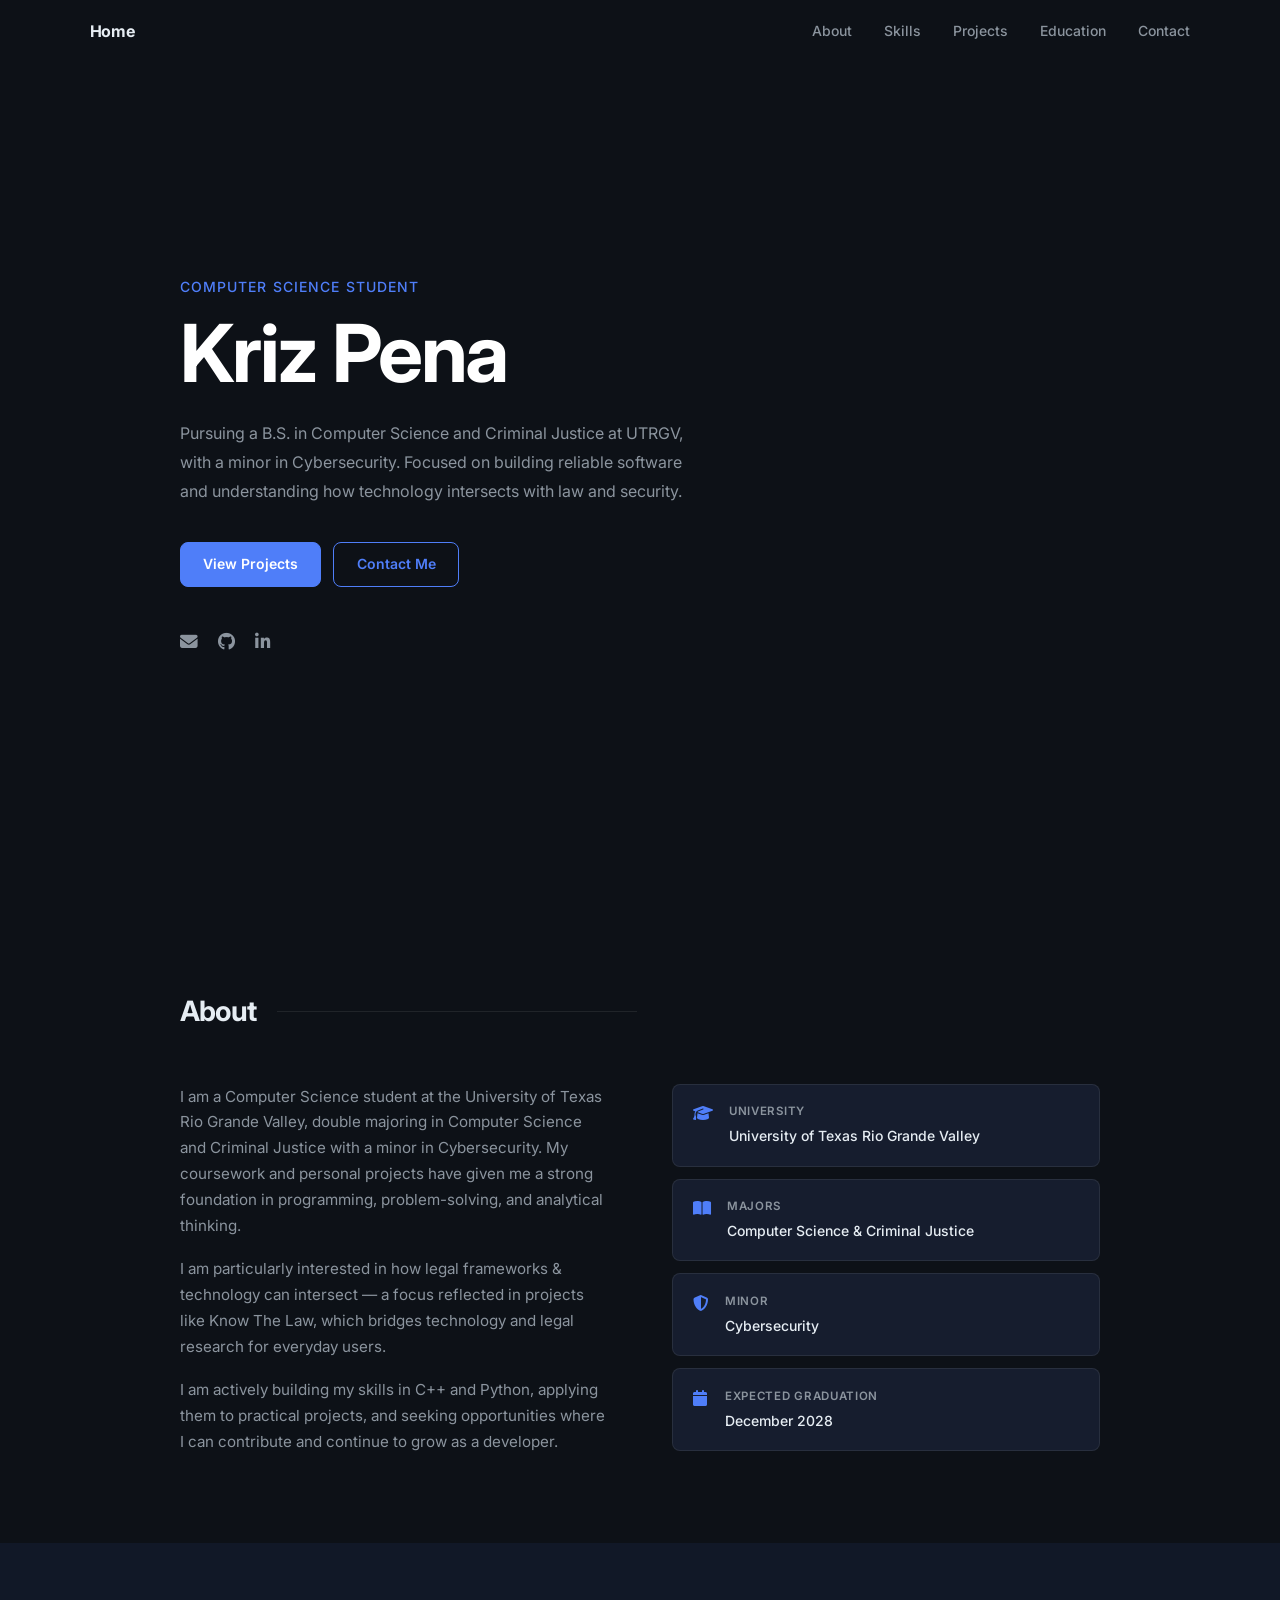
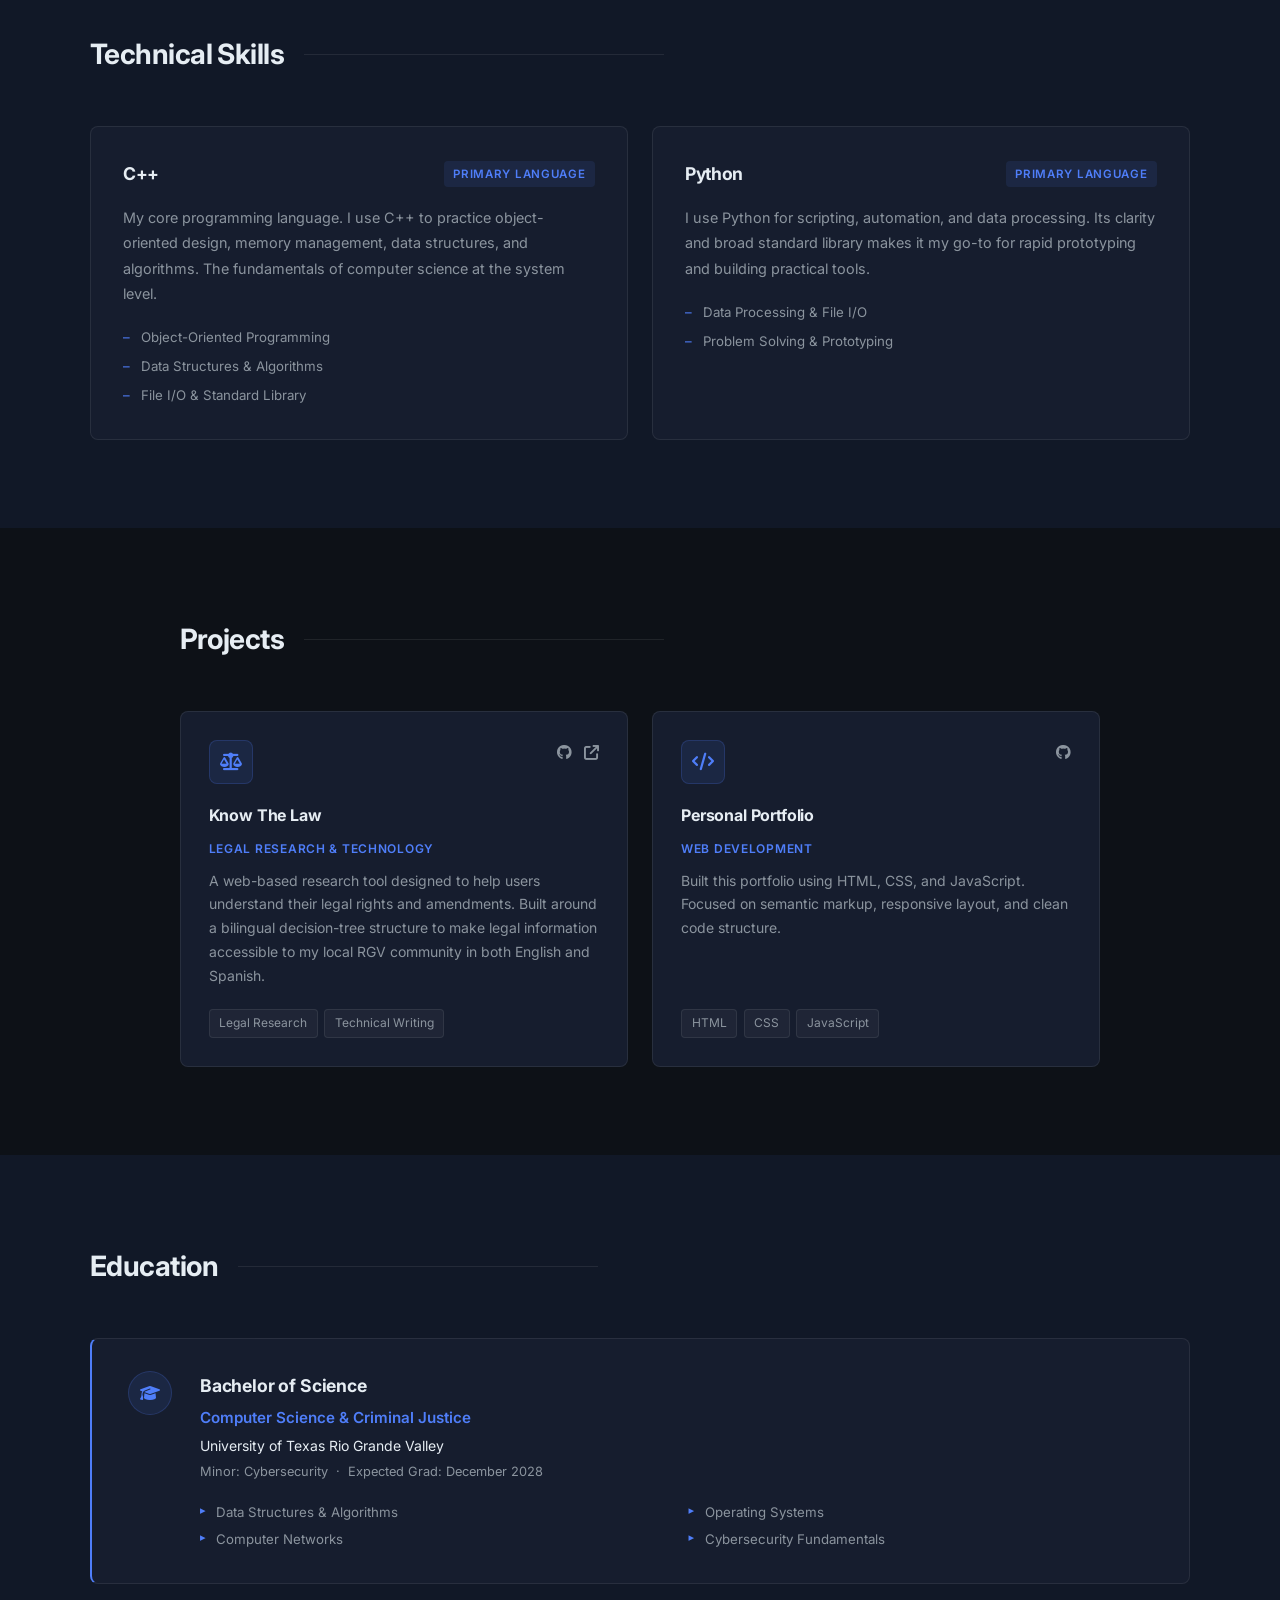
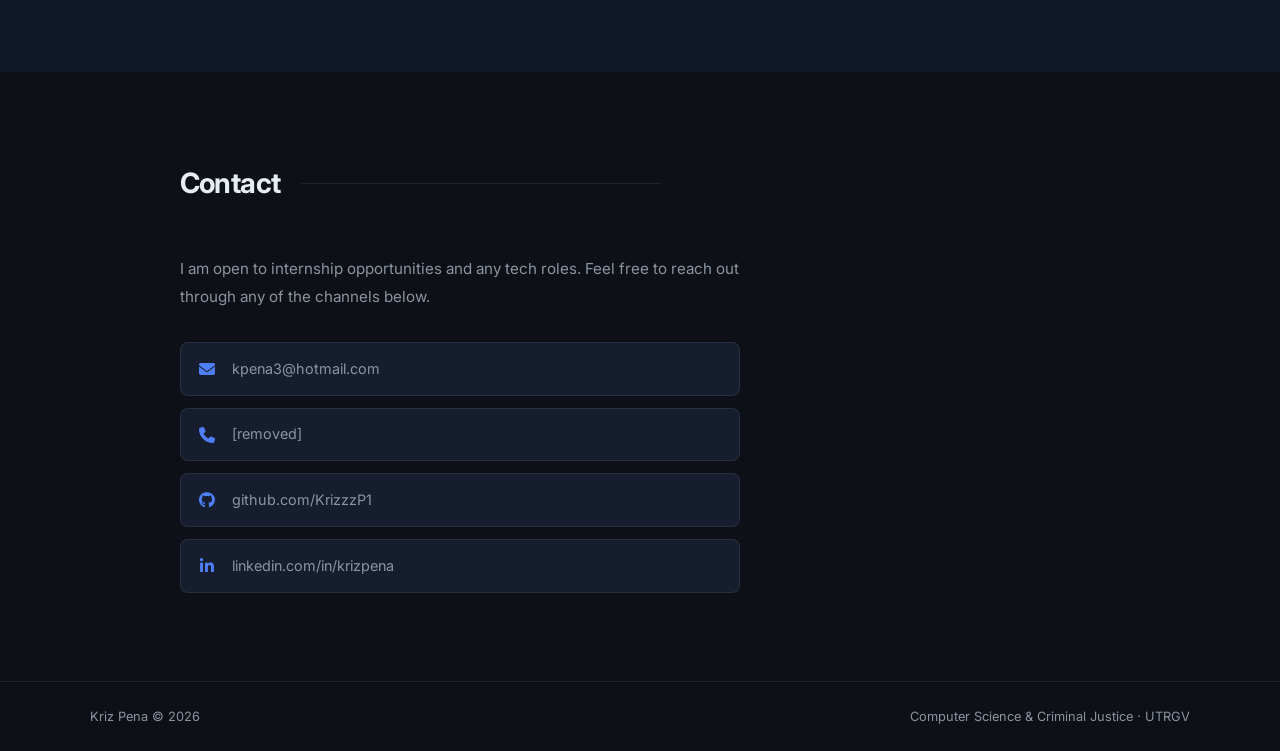
==== index.html @ 4f2dad9c "Updated my portfolio to include my projects." ====
<!DOCTYPE html>
<html lang="en">
<head>
    <meta charset="UTF-8">
    <meta name="viewport" content="width=device-width, initial-scale=1.0">
    <title>Kriz Pena — Computer Science</title>
    <link rel="stylesheet" href="styles.css">
    <link rel="stylesheet" href="https://cdnjs.cloudflare.com/ajax/libs/font-awesome/6.4.0/css/all.min.css">
    <link rel="preconnect" href="https://fonts.googleapis.com">
    <link href="https://fonts.googleapis.com/css2?family=Inter:wght@300;400;500;600;700&display=swap" rel="stylesheet">
</head>
<body>

    <!-- Navigation -->
    <header id="navbar">
        <a href="#hero" class="brand">Home</a>
        <button class="menu-btn" aria-label="Toggle navigation" aria-expanded="false">
            <span></span><span></span><span></span>
        </button>
        <nav class="nav-links">
            <a href="#about">About</a>
            <a href="#skills">Skills</a>
            <a href="#projects">Projects</a>
            <a href="#education">Education</a>
            <a href="#contact">Contact</a>
        </nav>
    </header>

    <!-- Hero -->
    <section id="hero">
        <div class="hero-inner">
            <p class="hero-sub">Computer Science Student</p>
            <h1>Kriz Pena</h1>
            <p class="hero-tagline">
                Pursuing a B.S. in Computer Science and Criminal Justice at UTRGV,
                with a minor in Cybersecurity. Focused on building reliable software
                and understanding how technology intersects with law and security.
            </p>
            <div class="hero-actions">
                <a href="#projects" class="btn btn-primary">View Projects</a>
                <a href="#contact" class="btn btn-outline">Contact Me</a>
            </div>
            <div class="social-links">
                <a href="mailto:kpena3@hotmail.com" aria-label="Email">
                    <i class="fas fa-envelope"></i>
                </a>
                <a href="https://github.com/KrizzzP1" aria-label="GitHub" target="_blank" rel="noopener">
                    <i class="fab fa-github"></i>
                </a>
                <a href="https://www.linkedin.com/in/krizpena" aria-label="LinkedIn" target="_blank" rel="noopener">
                    <i class="fab fa-linkedin-in"></i>
                </a>
            </div>
        </div>
    </section>

    <!-- About -->
    <section id="about">
        <div class="section-header">
            <h2>About</h2>
            <span class="section-line"></span>
        </div>
        <div class="about-grid">
            <div class="about-text">
                <p>
                    I am a Computer Science student at the University of Texas Rio Grande Valley,
                    double majoring in Computer Science and Criminal Justice with a minor in
                    Cybersecurity. My coursework and personal projects have given me a strong
                    foundation in programming, problem-solving, and analytical thinking.
                </p>
                <p>
                    I am particularly interested in how legal frameworks &amp; technology can
                    intersect — a focus reflected in projects like Know The Law, which bridges
                    technology and legal research for everyday users.
                </p>
                <p>
                    I am actively building my skills in C++ and Python, applying them to practical
                    projects, and seeking opportunities where I can contribute and continue to grow
                    as a developer.
                </p>
            </div>
            <div class="about-cards">
                <div class="about-card">
                    <i class="fas fa-graduation-cap"></i>
                    <div>
                        <span class="card-label">University</span>
                        <span class="card-value">University of Texas Rio Grande Valley</span>
                    </div>
                </div>
                <div class="about-card">
                    <i class="fas fa-book-open"></i>
                    <div>
                        <span class="card-label">Majors</span>
                        <span class="card-value">Computer Science &amp; Criminal Justice</span>
                    </div>
                </div>
                <div class="about-card">
                    <i class="fas fa-shield-halved"></i>
                    <div>
                        <span class="card-label">Minor</span>
                        <span class="card-value">Cybersecurity</span>
                    </div>
                </div>
                <div class="about-card">
                    <i class="fas fa-calendar"></i>
                    <div>
                        <span class="card-label">Expected Graduation</span>
                        <span class="card-value">December 2028</span>
                    </div>
                </div>
            </div>
        </div>
    </section>

    <!-- Skills -->
    <section id="skills" class="alt-bg">
        <div class="section-header">
            <h2>Technical Skills</h2>
            <span class="section-line"></span>
        </div>
        <div class="skills-grid">

            <div class="lang-card">
                <div class="lang-header">
                    <span class="lang-icon">C++</span>
                    <span class="lang-label">Primary Language</span>
                </div>
                <p>
                    My core programming language. I use C++ to practice object-oriented design,
                    memory management, data structures, and algorithms. The fundamentals of
                    computer science at the system level.
                </p>
                <ul class="lang-topics">
                    <li>Object-Oriented Programming</li>
                    <li>Data Structures &amp; Algorithms</li>
                    <li>File I/O &amp; Standard Library</li>
                </ul>
            </div>

            <div class="lang-card">
                <div class="lang-header">
                    <span class="lang-icon">Python</span>
                    <span class="lang-label">Primary Language</span>
                </div>
                <p>
                    I use Python for scripting, automation, and data processing. Its clarity and
                    broad standard library makes it my go-to for rapid prototyping and building
                    practical tools.
                </p>
                <ul class="lang-topics">
                    <li>Data Processing &amp; File I/O</li>
                    <li>Problem Solving &amp; Prototyping</li>
                </ul>
            </div>

        </div>
    </section>

    <!-- Projects -->
    <section id="projects">
        <div class="section-header">
            <h2>Projects</h2>
            <span class="section-line"></span>
        </div>
        <div class="projects-grid">

            <div class="project-card">
                <div class="project-top">
                    <div class="project-icon"><i class="fas fa-scale-balanced"></i></div>
                    <div class="project-links">
                        <a href="https://github.com/KrizzzP1/Know-The-Law.git" title="View Repository" target="_blank" rel="noopener" class="project-link">
                            <i class="fab fa-github"></i>
                        </a>
                        <a href="https://krizzzp1.github.io/Know-The-Law/" title="Live Site" target="_blank" rel="noopener" class="project-link">
                            <i class="fas fa-arrow-up-right-from-square"></i>
                        </a>
                    </div>
                </div>
                <h3>Know The Law</h3>
                <p class="project-category">Legal Research &amp; Technology</p>
                <p class="project-desc">
                    A web-based research tool designed to help users understand their legal rights
                    and amendments. Built around a bilingual decision-tree structure to make legal
                    information accessible to my local RGV community in both English and Spanish.
                </p>
                <div class="project-tags">
                    <span>Legal Research</span>
                    <span>Technical Writing</span>
                </div>
            </div>

            <div class="project-card">
                <div class="project-top">
                    <div class="project-icon"><i class="fas fa-code"></i></div>
                    <div class="project-links">
                        <a href="https://github.com/KrizzzP1" title="GitHub Profile" target="_blank" rel="noopener" class="project-link">
                            <i class="fab fa-github"></i>
                        </a>
                    </div>
                </div>
                <h3>Personal Portfolio</h3>
                <p class="project-category">Web Development</p>
                <p class="project-desc">
                    Built this portfolio using HTML, CSS, and JavaScript.
                    Focused on semantic markup, responsive layout, and clean code
                    structure.
                </p>
                <div class="project-tags">
                    <span>HTML</span>
                    <span>CSS</span>
                    <span>JavaScript</span>
                </div>
            </div>

        </div>
    </section>

    <!-- Education -->
    <section id="education" class="alt-bg">
        <div class="section-header">
            <h2>Education</h2>
            <span class="section-line"></span>
        </div>
        <div class="edu-card">
            <div class="edu-left">
                <i class="fas fa-graduation-cap"></i>
            </div>
            <div class="edu-right">
                <h3>Bachelor of Science</h3>
                <p class="edu-majors">Computer Science &amp; Criminal Justice</p>
                <p class="edu-school">University of Texas Rio Grande Valley</p>
                <p class="edu-meta">Minor: Cybersecurity &nbsp;·&nbsp; Expected Grad: December 2028</p>
                <ul class="edu-courses">
                    <li>Data Structures &amp; Algorithms</li>
                    <li>Operating Systems</li>
                    <li>Computer Networks</li>
                    <li>Cybersecurity Fundamentals</li>
                </ul>
            </div>
        </div>
    </section>

    <!-- Contact -->
    <section id="contact">
        <div class="section-header">
            <h2>Contact</h2>
            <span class="section-line"></span>
        </div>
        <div class="contact-layout">
            <p class="contact-intro">
                I am open to internship opportunities and any tech roles.
                Feel free to reach out through any of the channels below.
            </p>
            <div class="contact-list">
                <a href="mailto:kpena3@hotmail.com" class="contact-row">
                    <i class="fas fa-envelope"></i>
                    <span>kpena3@hotmail.com</span>
                </a>
                <a href="tel:[removed]" class="contact-row">
                    <i class="fas fa-phone"></i>
                    <span>[removed]</span>
                </a>
                <a href="https://github.com/KrizzzP1" class="contact-row" target="_blank" rel="noopener">
                    <i class="fab fa-github"></i>
                    <span>github.com/KrizzzP1</span>
                </a>
                <a href="https://www.linkedin.com/in/krizpena" class="contact-row" target="_blank" rel="noopener">
                    <i class="fab fa-linkedin-in"></i>
                    <span>linkedin.com/in/krizpena</span>
                </a>
            </div>
        </div>
    </section>

    <!-- Footer -->
    <footer>
        <span>Kriz Pena &copy; <span id="year"></span></span>
        <span>Computer Science &amp; Criminal Justice · UTRGV</span>
    </footer>

    <button class="scroll-top" id="scrollTop" aria-label="Back to top">
        <i class="fas fa-chevron-up"></i>
    </button>

    <script>
        document.getElementById('year').textContent = new Date().getFullYear();

        // Sticky navbar
        const navbar = document.getElementById('navbar');
        window.addEventListener('scroll', () => {
            navbar.classList.toggle('sticky', window.scrollY > 60);
        });

        // Mobile menu
        const menuBtn = document.querySelector('.menu-btn');
        const navLinks = document.querySelector('.nav-links');

        menuBtn.addEventListener('click', () => {
            const isOpen = navLinks.classList.toggle('open');
            menuBtn.classList.toggle('open', isOpen);
            menuBtn.setAttribute('aria-expanded', String(isOpen));
        });

        document.querySelectorAll('.nav-links a').forEach(link => {
            link.addEventListener('click', () => {
                navLinks.classList.remove('open');
                menuBtn.classList.remove('open');
                menuBtn.setAttribute('aria-expanded', 'false');
            });
        });

        // Scroll-to-top
        const scrollTopBtn = document.getElementById('scrollTop');
        window.addEventListener('scroll', () => {
            scrollTopBtn.classList.toggle('visible', window.scrollY > 400);
        });
        scrollTopBtn.addEventListener('click', () => {
            window.scrollTo({ top: 0, behavior: 'smooth' });
        });

        // Fade-in on scroll
        const io = new IntersectionObserver((entries) => {
            entries.forEach(e => {
                if (e.isIntersecting) {
                    e.target.classList.add('visible');
                    io.unobserve(e.target);
                }
            });
        }, { threshold: 0.1 });

        document.querySelectorAll(
            '.about-text, .about-cards, .lang-card, .project-card, .edu-card, .contact-layout'
        ).forEach(el => {
            el.classList.add('fade-in');
            io.observe(el);
        });
    </script>
</body>
</html>
---- styles.css ----
/* ── Reset ── */
*, *::before, *::after {
    margin: 0;
    padding: 0;
    box-sizing: border-box;
}

/* ── Design Tokens ── */
:root {
    --bg:         #0d1117;
    --bg-alt:     #111827;
    --bg-card:    #161d2e;
    --accent:     #4f7ef9;
    --accent-dim: rgba(79, 126, 249, 0.1);
    --accent-mid: rgba(79, 126, 249, 0.2);
    --text:       #e6edf3;
    --muted:      #8b949e;
    --border:     rgba(255, 255, 255, 0.08);
    --radius:     8px;
    --trans:      0.2s ease;
    --font:       'Inter', system-ui, sans-serif;
    --max-w:      1100px;
    --pad-x:      clamp(1.5rem, 7vw, 8rem);
}

html { scroll-behavior: smooth; }

body {
    background: var(--bg);
    color: var(--text);
    font-family: var(--font);
    font-size: 16px;
    line-height: 1.7;
    overflow-x: hidden;
    -webkit-font-smoothing: antialiased;
}

a { color: inherit; text-decoration: none; }

/* ── Reusable ── */
.btn {
    display: inline-block;
    padding: 0.6rem 1.4rem;
    border-radius: var(--radius);
    font-size: 0.875rem;
    font-weight: 600;
    cursor: pointer;
    transition: var(--trans);
    border: 1.5px solid transparent;
}
.btn-primary {
    background: var(--accent);
    color: #fff;
    border-color: var(--accent);
}
.btn-primary:hover {
    background: #6b91fb;
    border-color: #6b91fb;
    transform: translateY(-2px);
}
.btn-outline {
    background: transparent;
    color: var(--accent);
    border-color: var(--accent);
}
.btn-outline:hover {
    background: var(--accent-dim);
    transform: translateY(-2px);
}

.section-header {
    display: flex;
    align-items: center;
    gap: 1.25rem;
    margin-bottom: 3rem;
}
.section-header h2 {
    font-size: clamp(1.35rem, 2.5vw, 1.75rem);
    font-weight: 700;
    letter-spacing: -0.02em;
    white-space: nowrap;
    color: var(--text);
}
.section-line {
    flex: 1;
    height: 1px;
    background: var(--border);
    max-width: 360px;
}

section {
    padding: 5.5rem var(--pad-x);
    max-width: var(--max-w);
    margin: 0 auto;
}

.alt-bg {
    background: var(--bg-alt);
    max-width: 100%;
    padding: 5.5rem var(--pad-x);
}
.alt-bg > .section-header,
.alt-bg > .skills-grid,
.alt-bg > .edu-card {
    max-width: var(--max-w);
    margin-left: auto;
    margin-right: auto;
}

/* ── Navbar ── */
#navbar {
    position: fixed;
    top: 0;
    left: 0;
    width: 100%;
    z-index: 100;
    display: flex;
    align-items: center;
    justify-content: space-between;
    padding: 1.1rem var(--pad-x);
    transition: background var(--trans), border-color var(--trans), padding var(--trans);
}
#navbar.sticky {
    background: rgba(13, 17, 23, 0.96);
    backdrop-filter: blur(12px);
    -webkit-backdrop-filter: blur(12px);
    border-bottom: 1px solid var(--border);
    padding-top: 0.75rem;
    padding-bottom: 0.75rem;
}
.brand {
    font-size: 1rem;
    font-weight: 700;
    color: var(--text);
    letter-spacing: -0.01em;
}
.nav-links {
    display: flex;
    gap: 2rem;
    list-style: none;
}
.nav-links a {
    font-size: 0.875rem;
    font-weight: 500;
    color: var(--muted);
    transition: color var(--trans);
    position: relative;
}
.nav-links a::after {
    content: '';
    position: absolute;
    bottom: -3px;
    left: 0;
    width: 0;
    height: 1.5px;
    background: var(--accent);
    transition: width var(--trans);
}
.nav-links a:hover { color: var(--text); }
.nav-links a:hover::after { width: 100%; }

.menu-btn {
    display: none;
    flex-direction: column;
    gap: 5px;
    background: none;
    border: none;
    cursor: pointer;
    padding: 6px;
    z-index: 101;
}
.menu-btn span {
    display: block;
    width: 22px;
    height: 1.5px;
    background: var(--text);
    transition: var(--trans);
}
.menu-btn.open span:nth-child(1) { transform: translateY(6.5px) rotate(45deg); }
.menu-btn.open span:nth-child(2) { opacity: 0; transform: scaleX(0); }
.menu-btn.open span:nth-child(3) { transform: translateY(-6.5px) rotate(-45deg); }

/* ── Hero ── */
#hero {
    min-height: 100vh;
    display: flex;
    align-items: center;
    padding-top: 5rem;
    padding-bottom: 3rem;
    padding-left: var(--pad-x);
    padding-right: var(--pad-x);
    max-width: var(--max-w);
    margin: 0 auto;
}
.hero-inner { max-width: 620px; }

.hero-sub {
    font-size: 0.875rem;
    font-weight: 500;
    color: var(--accent);
    letter-spacing: 0.08em;
    text-transform: uppercase;
    margin-bottom: 0.75rem;
}

.hero-inner h1 {
    font-size: clamp(2.8rem, 7vw, 5rem);
    font-weight: 700;
    letter-spacing: -0.03em;
    line-height: 1.05;
    color: #fff;
    margin-bottom: 1.5rem;
}

.hero-tagline {
    font-size: 1rem;
    color: var(--muted);
    line-height: 1.8;
    margin-bottom: 2.25rem;
    max-width: 520px;
}

.hero-actions {
    display: flex;
    gap: 0.75rem;
    flex-wrap: wrap;
    margin-bottom: 2.5rem;
}

.social-links { display: flex; gap: 1.25rem; }
.social-links a {
    color: var(--muted);
    font-size: 1.1rem;
    transition: color var(--trans), transform var(--trans);
}
.social-links a:hover { color: var(--text); transform: translateY(-2px); }

/* ── About ── */
.about-grid {
    display: grid;
    grid-template-columns: 1fr 1fr;
    gap: 4rem;
    align-items: start;
}
.about-text p {
    color: var(--muted);
    margin-bottom: 1.1rem;
    font-size: 0.95rem;
}
.about-text p:last-child { margin-bottom: 0; }

.about-cards {
    display: flex;
    flex-direction: column;
    gap: 0.75rem;
}
.about-card {
    display: flex;
    align-items: flex-start;
    gap: 1rem;
    padding: 1.1rem 1.25rem;
    background: var(--bg-card);
    border: 1px solid var(--border);
    border-radius: var(--radius);
    transition: border-color var(--trans);
}
.about-card:hover { border-color: var(--accent-mid); }
.about-card i {
    color: var(--accent);
    font-size: 1rem;
    margin-top: 0.2rem;
    min-width: 16px;
}
.card-label {
    display: block;
    font-size: 0.72rem;
    font-weight: 600;
    text-transform: uppercase;
    letter-spacing: 0.06em;
    color: var(--muted);
    margin-bottom: 0.15rem;
}
.card-value {
    display: block;
    font-size: 0.875rem;
    font-weight: 500;
    color: var(--text);
}

/* ── Skills ── */
.skills-grid {
    display: grid;
    grid-template-columns: 1fr 1fr;
    gap: 1.5rem;
}
.lang-card {
    background: var(--bg-card);
    border: 1px solid var(--border);
    border-radius: var(--radius);
    padding: 2rem;
    transition: border-color var(--trans), transform var(--trans);
}
.lang-card:hover {
    border-color: var(--accent-mid);
    transform: translateY(-3px);
}
.lang-header {
    display: flex;
    align-items: center;
    justify-content: space-between;
    margin-bottom: 1rem;
}
.lang-icon {
    font-size: 1.1rem;
    font-weight: 700;
    color: var(--text);
    letter-spacing: -0.02em;
}
.lang-label {
    font-size: 0.72rem;
    font-weight: 600;
    text-transform: uppercase;
    letter-spacing: 0.06em;
    color: var(--accent);
    background: var(--accent-dim);
    padding: 0.2rem 0.6rem;
    border-radius: 4px;
}
.lang-card > p {
    font-size: 0.9rem;
    color: var(--muted);
    line-height: 1.75;
    margin-bottom: 1.25rem;
}
.lang-topics {
    list-style: none;
    display: flex;
    flex-direction: column;
    gap: 0.4rem;
}
.lang-topics li {
    font-size: 0.83rem;
    color: var(--muted);
    padding-left: 1.1rem;
    position: relative;
}
.lang-topics li::before {
    content: '–';
    position: absolute;
    left: 0;
    color: var(--accent);
}

/* ── Projects ── */
.projects-grid {
    display: grid;
    grid-template-columns: repeat(auto-fill, minmax(320px, 1fr));
    gap: 1.5rem;
}
.project-card {
    background: var(--bg-card);
    border: 1px solid var(--border);
    border-radius: var(--radius);
    padding: 1.75rem;
    display: flex;
    flex-direction: column;
    gap: 0.6rem;
    transition: border-color var(--trans), transform var(--trans);
}
.project-card:hover {
    border-color: var(--accent-mid);
    transform: translateY(-4px);
}
.project-top {
    display: flex;
    justify-content: space-between;
    align-items: flex-start;
    margin-bottom: 0.5rem;
}
.project-icon {
    width: 44px;
    height: 44px;
    background: var(--accent-dim);
    border: 1px solid var(--accent-mid);
    border-radius: var(--radius);
    display: flex;
    align-items: center;
    justify-content: center;
    font-size: 1.1rem;
    color: var(--accent);
}
.project-links { display: flex; gap: 0.75rem; }
.project-link {
    font-size: 0.95rem;
    color: var(--muted);
    transition: color var(--trans);
}
.project-link:hover { color: var(--text); }

.project-card h3 {
    font-size: 1rem;
    font-weight: 700;
    color: var(--text);
    letter-spacing: -0.01em;
}
.project-category {
    font-size: 0.75rem;
    font-weight: 600;
    text-transform: uppercase;
    letter-spacing: 0.06em;
    color: var(--accent);
}
.project-desc {
    font-size: 0.875rem;
    color: var(--muted);
    line-height: 1.7;
}
.project-tags {
    display: flex;
    flex-wrap: wrap;
    gap: 0.4rem;
    margin-top: auto;
    padding-top: 0.75rem;
}
.project-tags span {
    font-size: 0.75rem;
    color: var(--muted);
    background: rgba(255,255,255,0.04);
    border: 1px solid var(--border);
    padding: 0.2rem 0.6rem;
    border-radius: 4px;
}

/* ── Education ── */
.edu-card {
    background: var(--bg-card);
    border: 1px solid var(--border);
    border-left: 2px solid var(--accent);
    border-radius: var(--radius);
    padding: 2rem 2.25rem;
    display: flex;
    gap: 1.75rem;
    align-items: flex-start;
    transition: transform var(--trans);
}
.edu-card:hover { transform: translateY(-3px); }
.edu-left {
    width: 44px;
    height: 44px;
    min-width: 44px;
    background: var(--accent-dim);
    border: 1px solid var(--accent-mid);
    border-radius: 50%;
    display: flex;
    align-items: center;
    justify-content: center;
    color: var(--accent);
    font-size: 1rem;
}
.edu-right { flex: 1; }
.edu-right h3 {
    font-size: 1.1rem;
    font-weight: 700;
    color: var(--text);
    margin-bottom: 0.2rem;
    letter-spacing: -0.01em;
}
.edu-majors {
    font-size: 0.95rem;
    font-weight: 600;
    color: var(--accent);
    margin-bottom: 0.2rem;
}
.edu-school {
    font-size: 0.875rem;
    color: var(--text);
    margin-bottom: 0.25rem;
}
.edu-meta {
    font-size: 0.8rem;
    color: var(--muted);
    margin-bottom: 1.1rem;
}
.edu-courses {
    list-style: none;
    display: grid;
    grid-template-columns: 1fr 1fr;
    gap: 0.3rem 1.5rem;
}
.edu-courses li {
    font-size: 0.83rem;
    color: var(--muted);
    padding-left: 1rem;
    position: relative;
}
.edu-courses li::before {
    content: '▸';
    position: absolute;
    left: 0;
    color: var(--accent);
    font-size: 0.7rem;
}

/* ── Contact ── */
.contact-layout { max-width: 560px; }
.contact-intro {
    font-size: 0.95rem;
    color: var(--muted);
    line-height: 1.8;
    margin-bottom: 2rem;
}
.contact-list { display: flex; flex-direction: column; gap: 0.75rem; }
.contact-row {
    display: flex;
    align-items: center;
    gap: 1rem;
    padding: 0.85rem 1.1rem;
    background: var(--bg-card);
    border: 1px solid var(--border);
    border-radius: var(--radius);
    font-size: 0.9rem;
    color: var(--muted);
    transition: border-color var(--trans), color var(--trans), transform var(--trans);
}
.contact-row:hover {
    border-color: var(--accent-mid);
    color: var(--text);
    transform: translateX(4px);
}
.contact-row i {
    color: var(--accent);
    font-size: 1rem;
    width: 18px;
    text-align: center;
    flex-shrink: 0;
}

/* ── Footer ── */
footer {
    border-top: 1px solid var(--border);
    padding: 1.5rem var(--pad-x);
    display: flex;
    justify-content: space-between;
    align-items: center;
    flex-wrap: wrap;
    gap: 0.5rem;
    font-size: 0.8rem;
    color: var(--muted);
}

/* ── Scroll-to-top ── */
.scroll-top {
    position: fixed;
    bottom: 1.5rem;
    right: 1.5rem;
    width: 40px;
    height: 40px;
    background: var(--accent);
    color: #fff;
    border: none;
    border-radius: 50%;
    font-size: 0.85rem;
    cursor: pointer;
    display: flex;
    align-items: center;
    justify-content: center;
    opacity: 0;
    pointer-events: none;
    transform: translateY(8px);
    transition: opacity var(--trans), transform var(--trans), background var(--trans);
    z-index: 99;
}
.scroll-top.visible { opacity: 1; pointer-events: auto; transform: translateY(0); }
.scroll-top:hover { background: #6b91fb; }

/* ── Fade-in ── */
.fade-in {
    opacity: 0;
    transform: translateY(16px);
    transition: opacity 0.5s ease, transform 0.5s ease;
}
.fade-in.visible { opacity: 1; transform: translateY(0); }

/* ── Responsive: tablet ── */
@media (max-width: 860px) {
    .about-grid { grid-template-columns: 1fr; gap: 2.5rem; }
    .skills-grid { grid-template-columns: 1fr; }
    .edu-courses { grid-template-columns: 1fr; }
}

/* ── Responsive: mobile ── */
@media (max-width: 600px) {
    .nav-links {
        display: none;
        position: fixed;
        inset: 0 0 0 auto;
        width: min(75vw, 280px);
        height: 100vh;
        background: var(--bg-alt);
        border-left: 1px solid var(--border);
        flex-direction: column;
        align-items: center;
        justify-content: center;
        gap: 2rem;
        z-index: 100;
    }
    .nav-links.open { display: flex; }
    .nav-links a { font-size: 1rem; color: var(--text); }

    .menu-btn { display: flex; }

    .projects-grid { grid-template-columns: 1fr; }

    footer { flex-direction: column; text-align: center; }
}
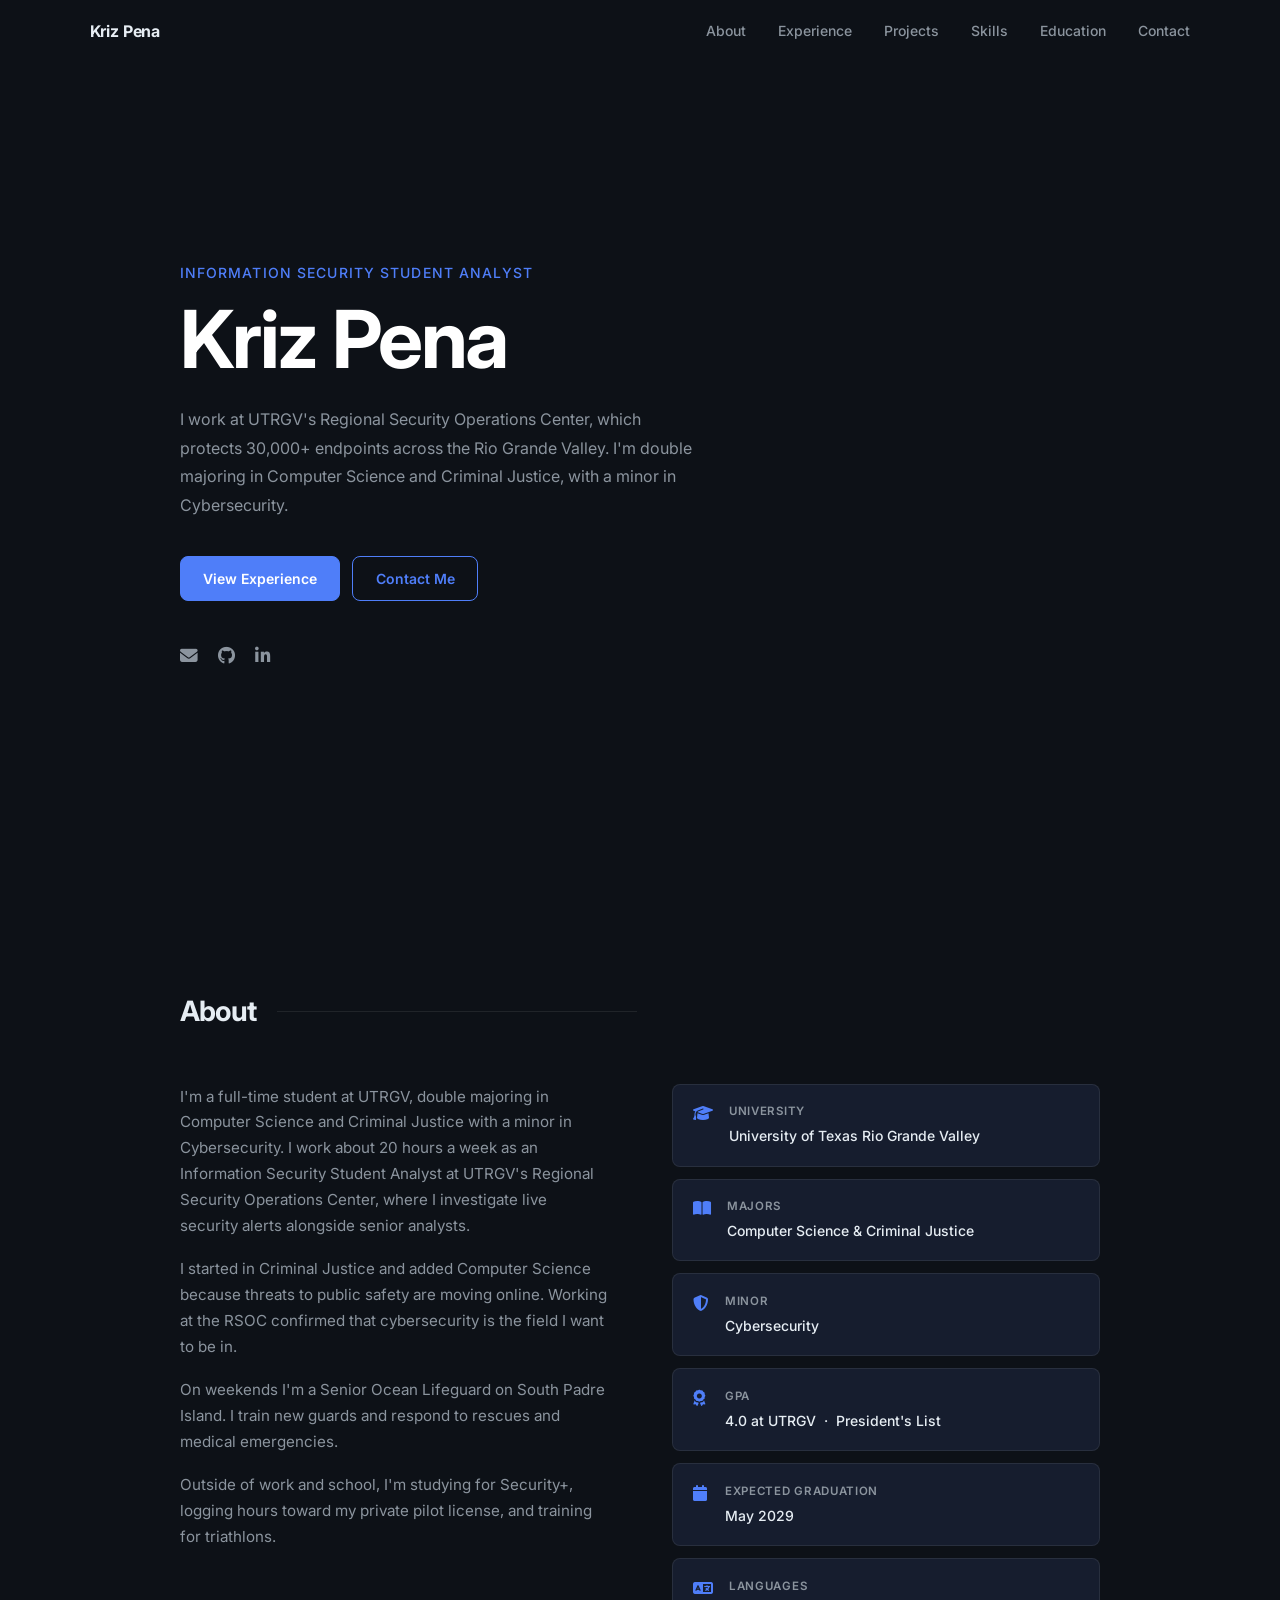
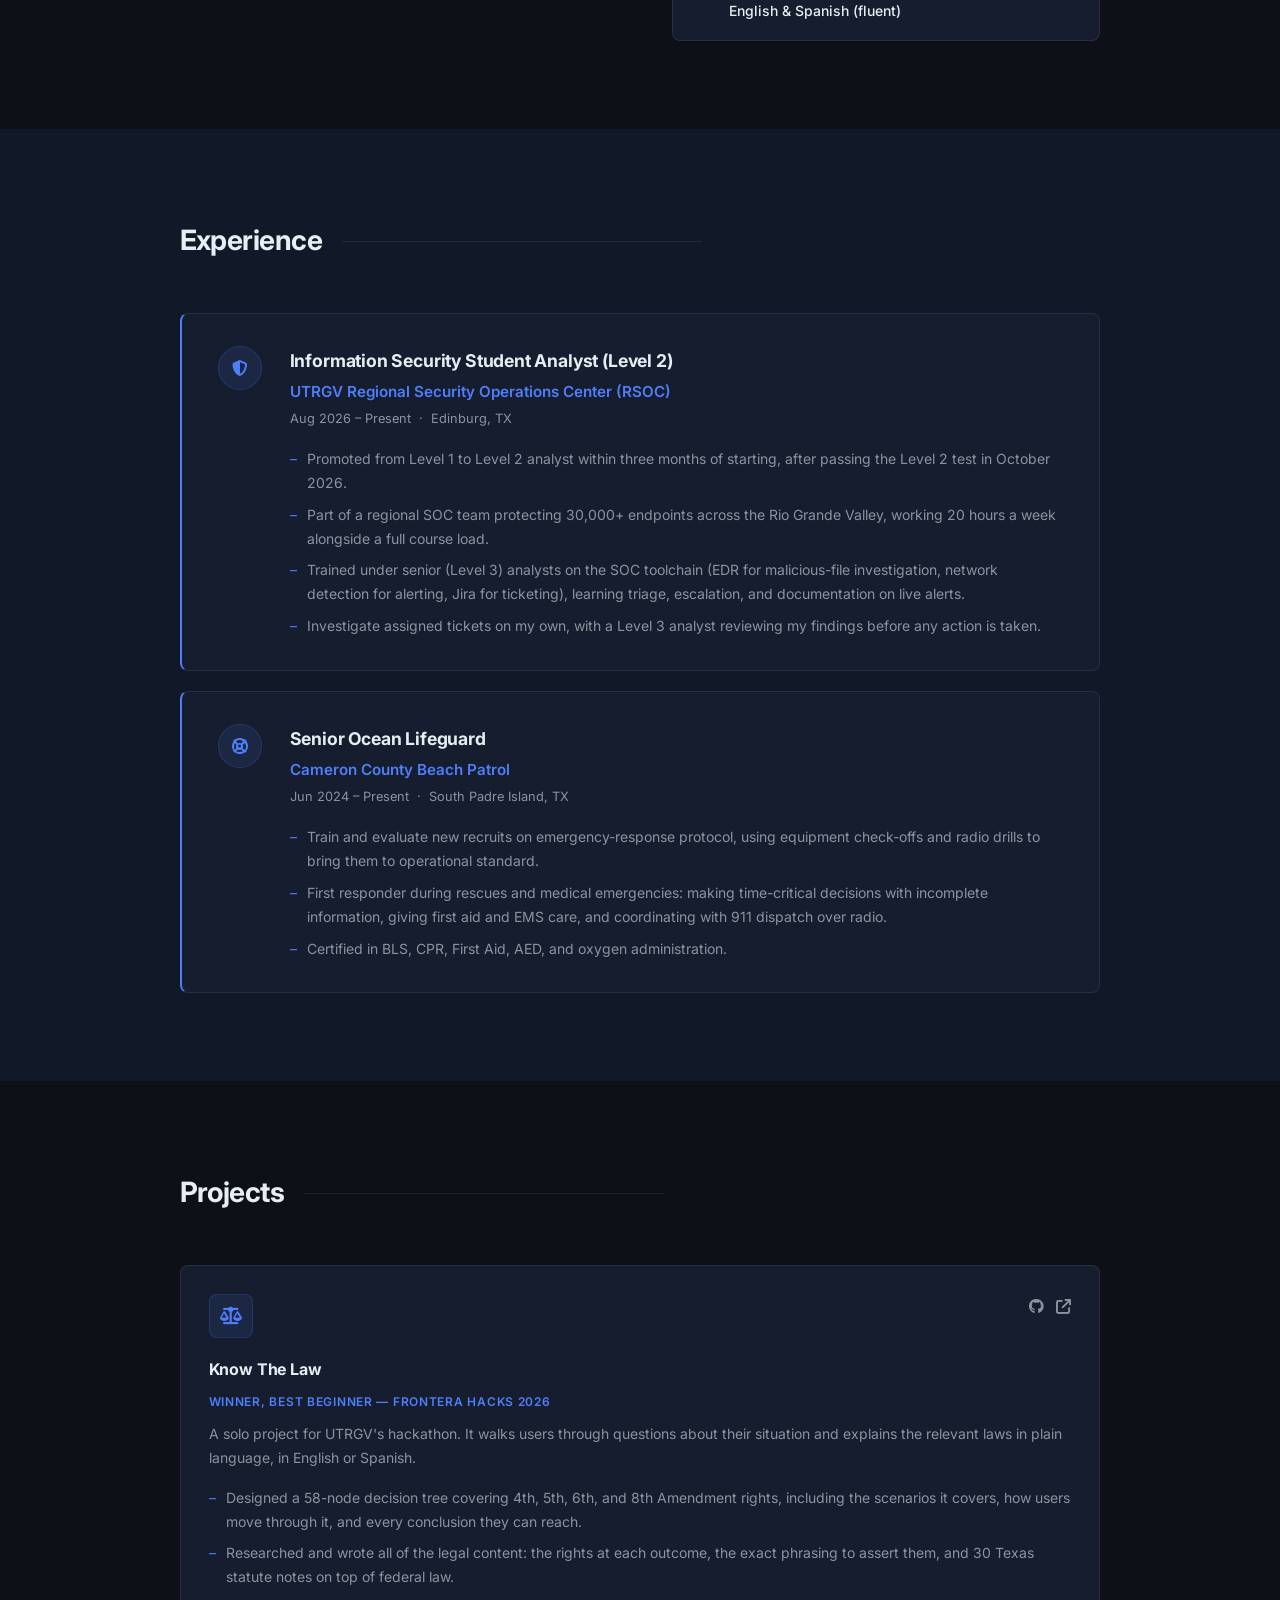
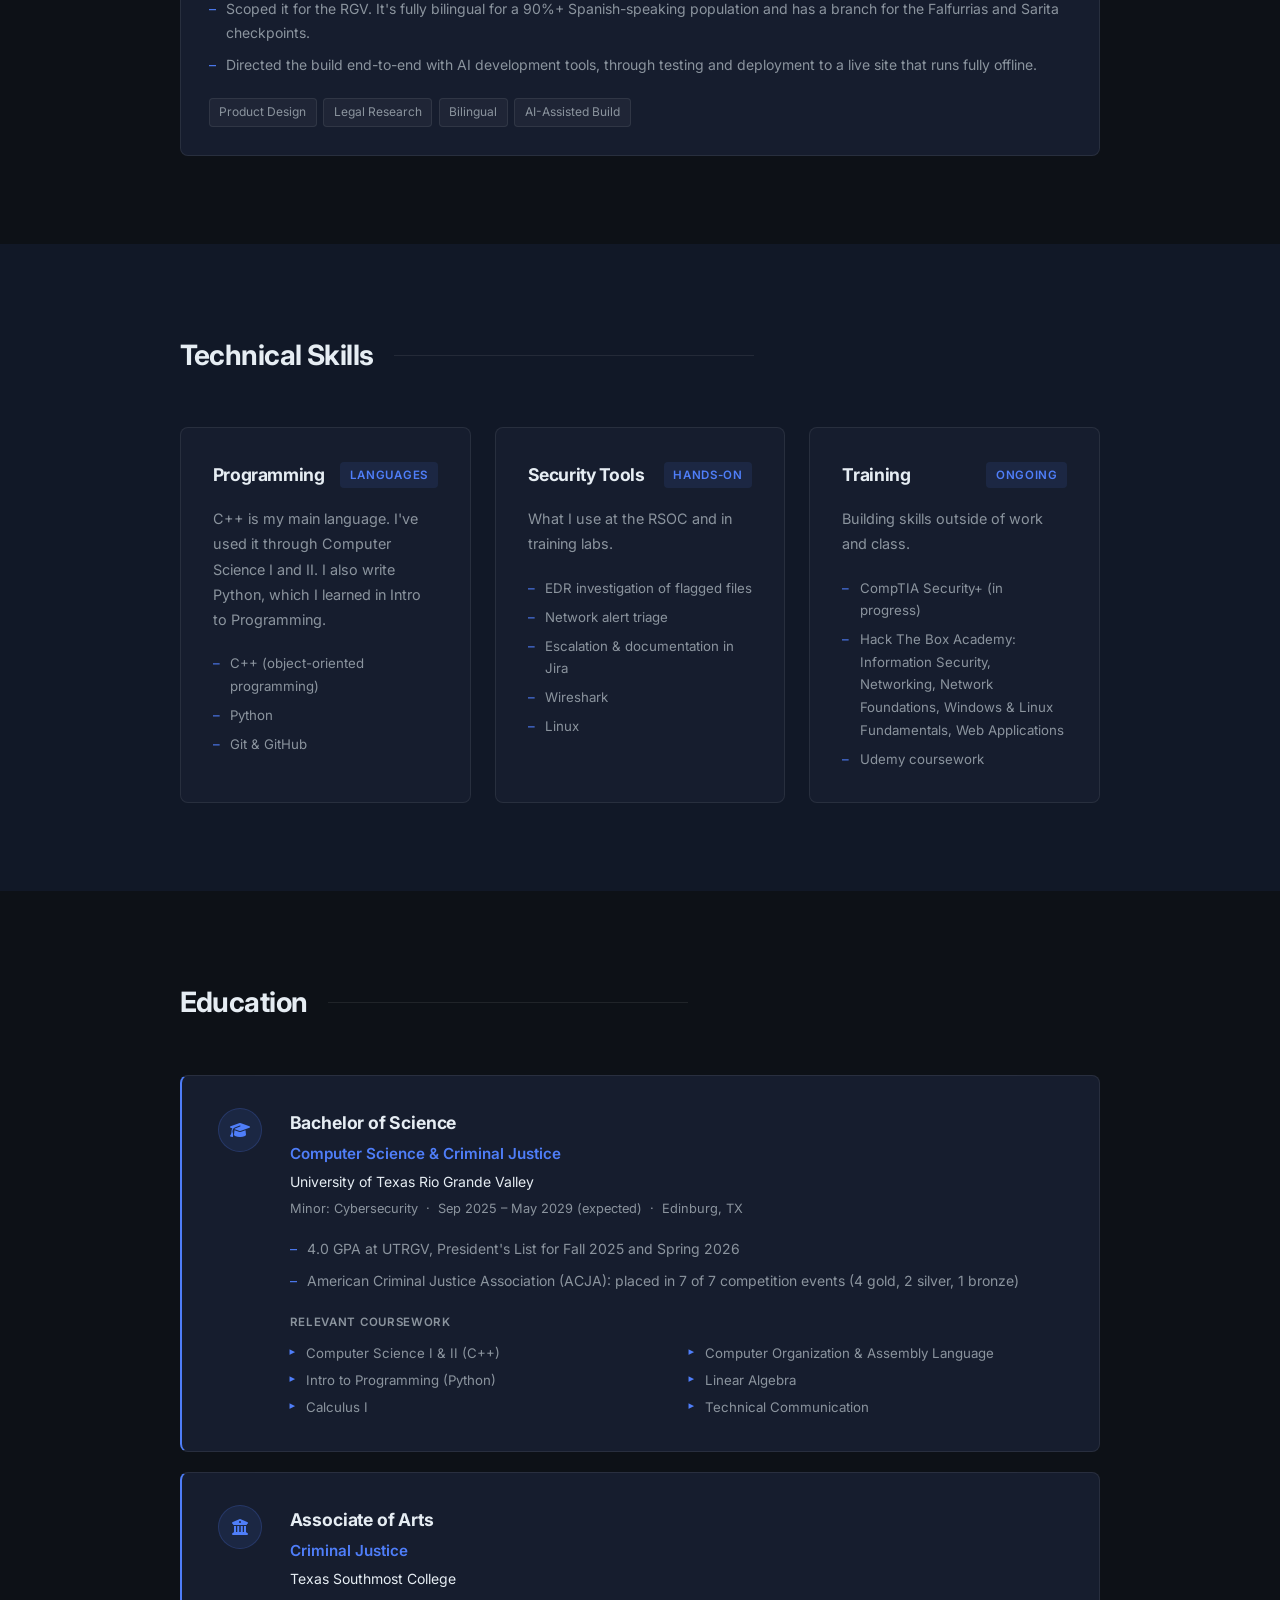
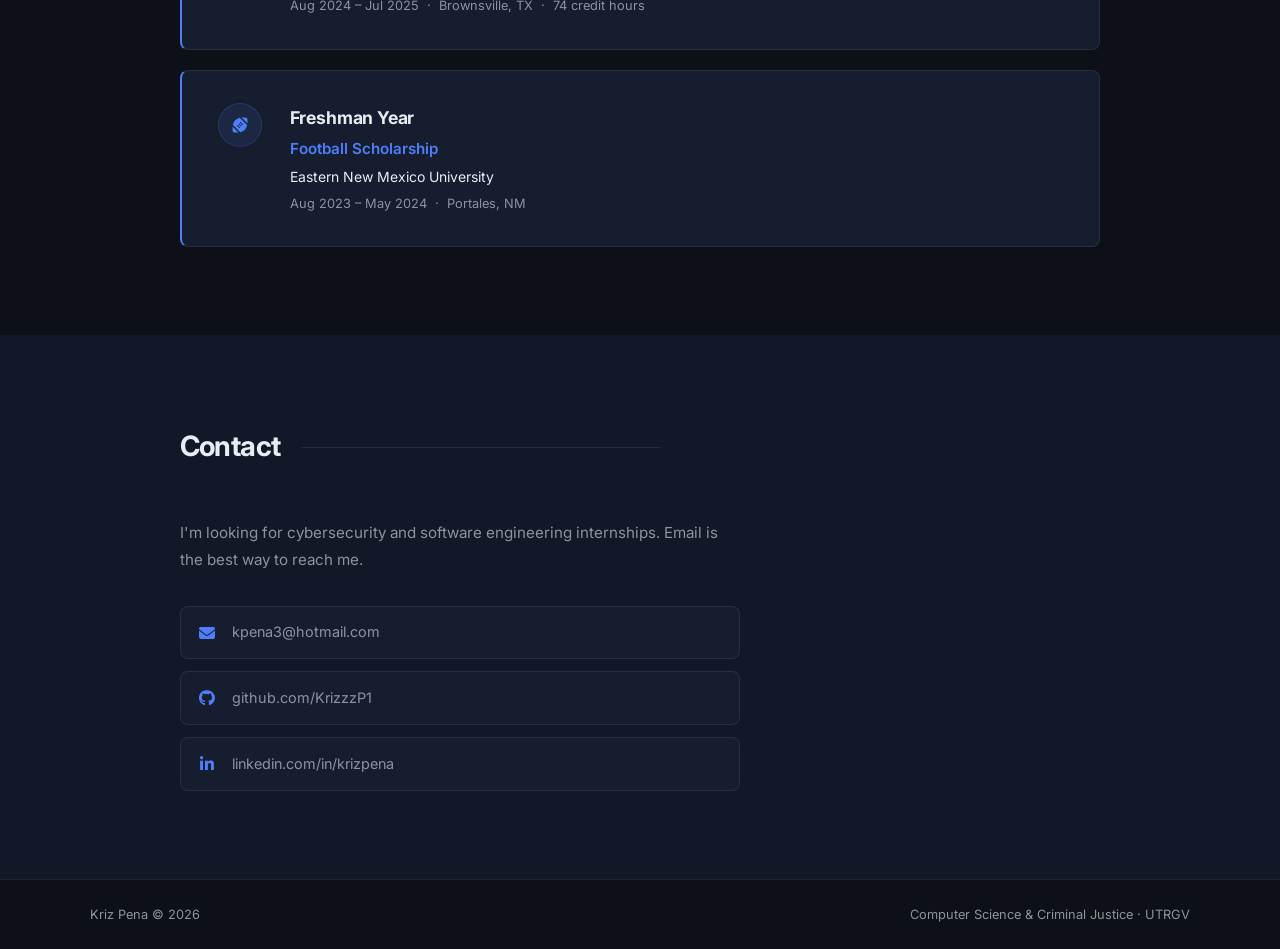
==== commit 9eb975ef: "Update Portfolio Updated my portfolio to October Fall 2026." ====
--- a/index.html
+++ b/index.html
@@ -3,24 +3,27 @@
 <head>
     <meta charset="UTF-8">
     <meta name="viewport" content="width=device-width, initial-scale=1.0">
-    <title>Kriz Pena — Computer Science</title>
+    <title>Kriz Pena — Information Security &amp; Computer Science</title>
+    <meta name="description" content="Kriz Pena, Information Security Student Analyst at UTRGV's Regional Security Operations Center. Computer Science and Criminal Justice double major with a minor in Cybersecurity.">
     <link rel="stylesheet" href="styles.css">
     <link rel="stylesheet" href="https://cdnjs.cloudflare.com/ajax/libs/font-awesome/6.4.0/css/all.min.css">
     <link rel="preconnect" href="https://fonts.googleapis.com">
+    <link rel="preconnect" href="https://fonts.gstatic.com" crossorigin>
     <link href="https://fonts.googleapis.com/css2?family=Inter:wght@300;400;500;600;700&display=swap" rel="stylesheet">
 </head>
 <body>
 
     <!-- Navigation -->
     <header id="navbar">
-        <a href="#hero" class="brand">Home</a>
+        <a href="#hero" class="brand">Kriz Pena</a>
         <button class="menu-btn" aria-label="Toggle navigation" aria-expanded="false">
             <span></span><span></span><span></span>
         </button>
         <nav class="nav-links">
             <a href="#about">About</a>
+            <a href="#experience">Experience</a>
+            <a href="#projects">Projects</a>
             <a href="#skills">Skills</a>
-            <a href="#projects">Projects</a>
             <a href="#education">Education</a>
             <a href="#contact">Contact</a>
         </nav>
@@ -29,15 +32,15 @@
     <!-- Hero -->
     <section id="hero">
         <div class="hero-inner">
-            <p class="hero-sub">Computer Science Student</p>
+            <p class="hero-sub">Information Security Student Analyst</p>
             <h1>Kriz Pena</h1>
             <p class="hero-tagline">
-                Pursuing a B.S. in Computer Science and Criminal Justice at UTRGV,
-                with a minor in Cybersecurity. Focused on building reliable software
-                and understanding how technology intersects with law and security.
+                I work at UTRGV's Regional Security Operations Center, which protects 30,000+
+                endpoints across the Rio Grande Valley. I'm double majoring in Computer Science
+                and Criminal Justice, with a minor in Cybersecurity.
             </p>
             <div class="hero-actions">
-                <a href="#projects" class="btn btn-primary">View Projects</a>
+                <a href="#experience" class="btn btn-primary">View Experience</a>
                 <a href="#contact" class="btn btn-outline">Contact Me</a>
             </div>
             <div class="social-links">
@@ -63,20 +66,24 @@
         <div class="about-grid">
             <div class="about-text">
                 <p>
-                    I am a Computer Science student at the University of Texas Rio Grande Valley,
-                    double majoring in Computer Science and Criminal Justice with a minor in
-                    Cybersecurity. My coursework and personal projects have given me a strong
-                    foundation in programming, problem-solving, and analytical thinking.
-                </p>
-                <p>
-                    I am particularly interested in how legal frameworks &amp; technology can
-                    intersect — a focus reflected in projects like Know The Law, which bridges
-                    technology and legal research for everyday users.
-                </p>
-                <p>
-                    I am actively building my skills in C++ and Python, applying them to practical
-                    projects, and seeking opportunities where I can contribute and continue to grow
-                    as a developer.
+                    I'm a full-time student at UTRGV, double majoring in Computer Science and
+                    Criminal Justice with a minor in Cybersecurity. I work about 20 hours a week
+                    as an Information Security Student Analyst at UTRGV's Regional Security
+                    Operations Center, where I investigate live security alerts alongside
+                    senior analysts.
+                </p>
+                <p>
+                    I started in Criminal Justice and added Computer Science because threats to
+                    public safety are moving online. Working at the RSOC confirmed that
+                    cybersecurity is the field I want to be in.
+                </p>
+                <p>
+                    On weekends I'm a Senior Ocean Lifeguard on South Padre Island. I train new
+                    guards and respond to rescues and medical emergencies.
+                </p>
+                <p>
+                    Outside of work and school, I'm studying for Security+, logging hours toward
+                    my private pilot license, and training for triathlons.
                 </p>
             </div>
             <div class="about-cards">
@@ -102,56 +109,70 @@
                     </div>
                 </div>
                 <div class="about-card">
+                    <i class="fas fa-award"></i>
+                    <div>
+                        <span class="card-label">GPA</span>
+                        <span class="card-value">4.0 at UTRGV &nbsp;·&nbsp; President's List</span>
+                    </div>
+                </div>
+                <div class="about-card">
                     <i class="fas fa-calendar"></i>
                     <div>
                         <span class="card-label">Expected Graduation</span>
-                        <span class="card-value">December 2028</span>
-                    </div>
-                </div>
-            </div>
-        </div>
-    </section>
-
-    <!-- Skills -->
-    <section id="skills" class="alt-bg">
-        <div class="section-header">
-            <h2>Technical Skills</h2>
-            <span class="section-line"></span>
-        </div>
-        <div class="skills-grid">
-
-            <div class="lang-card">
-                <div class="lang-header">
-                    <span class="lang-icon">C++</span>
-                    <span class="lang-label">Primary Language</span>
-                </div>
-                <p>
-                    My core programming language. I use C++ to practice object-oriented design,
-                    memory management, data structures, and algorithms. The fundamentals of
-                    computer science at the system level.
-                </p>
-                <ul class="lang-topics">
-                    <li>Object-Oriented Programming</li>
-                    <li>Data Structures &amp; Algorithms</li>
-                    <li>File I/O &amp; Standard Library</li>
-                </ul>
-            </div>
-
-            <div class="lang-card">
-                <div class="lang-header">
-                    <span class="lang-icon">Python</span>
-                    <span class="lang-label">Primary Language</span>
-                </div>
-                <p>
-                    I use Python for scripting, automation, and data processing. Its clarity and
-                    broad standard library makes it my go-to for rapid prototyping and building
-                    practical tools.
-                </p>
-                <ul class="lang-topics">
-                    <li>Data Processing &amp; File I/O</li>
-                    <li>Problem Solving &amp; Prototyping</li>
-                </ul>
-            </div>
+                        <span class="card-value">May 2029</span>
+                    </div>
+                </div>
+                <div class="about-card">
+                    <i class="fas fa-language"></i>
+                    <div>
+                        <span class="card-label">Languages</span>
+                        <span class="card-value">English &amp; Spanish (fluent)</span>
+                    </div>
+                </div>
+            </div>
+        </div>
+    </section>
+
+    <!-- Experience -->
+    <section id="experience" class="alt-bg">
+        <div class="section-header">
+            <h2>Experience</h2>
+            <span class="section-line"></span>
+        </div>
+        <div class="stack">
+
+            <article class="edu-card">
+                <div class="edu-left">
+                    <i class="fas fa-shield-halved"></i>
+                </div>
+                <div class="edu-right">
+                    <h3>Information Security Student Analyst (Level 2)</h3>
+                    <p class="edu-majors">UTRGV Regional Security Operations Center (RSOC)</p>
+                    <p class="edu-meta">Aug 2026 – Present &nbsp;·&nbsp; Edinburg, TX</p>
+                    <ul class="entry-points">
+                        <li>Promoted from Level 1 to Level 2 analyst within three months of starting, after passing the Level 2 test in October 2026.</li>
+                        <li>Part of a regional SOC team protecting 30,000+ endpoints across the Rio Grande Valley, working 20 hours a week alongside a full course load.</li>
+                        <li>Trained under senior (Level 3) analysts on the SOC toolchain (EDR for malicious-file investigation, network detection for alerting, Jira for ticketing), learning triage, escalation, and documentation on live alerts.</li>
+                        <li>Investigate assigned tickets on my own, with a Level 3 analyst reviewing my findings before any action is taken.</li>
+                    </ul>
+                </div>
+            </article>
+
+            <article class="edu-card">
+                <div class="edu-left">
+                    <i class="fas fa-life-ring"></i>
+                </div>
+                <div class="edu-right">
+                    <h3>Senior Ocean Lifeguard</h3>
+                    <p class="edu-majors">Cameron County Beach Patrol</p>
+                    <p class="edu-meta">Jun 2024 – Present &nbsp;·&nbsp; South Padre Island, TX</p>
+                    <ul class="entry-points">
+                        <li>Train and evaluate new recruits on emergency-response protocol, using equipment check-offs and radio drills to bring them to operational standard.</li>
+                        <li>First responder during rescues and medical emergencies: making time-critical decisions with incomplete information, giving first aid and EMS care, and coordinating with 911 dispatch over radio.</li>
+                        <li>Certified in BLS, CPR, First Aid, AED, and oxygen administration.</li>
+                    </ul>
+                </div>
+            </article>
 
         </div>
     </section>
@@ -164,101 +185,176 @@
         </div>
         <div class="projects-grid">
 
-            <div class="project-card">
+            <article class="project-card featured">
                 <div class="project-top">
                     <div class="project-icon"><i class="fas fa-scale-balanced"></i></div>
                     <div class="project-links">
-                        <a href="https://github.com/KrizzzP1/Know-The-Law.git" title="View Repository" target="_blank" rel="noopener" class="project-link">
+                        <a href="https://github.com/KrizzzP1/Know-The-Law" title="View repository" aria-label="Know The Law on GitHub" target="_blank" rel="noopener" class="project-link">
                             <i class="fab fa-github"></i>
                         </a>
-                        <a href="https://krizzzp1.github.io/Know-The-Law/" title="Live Site" target="_blank" rel="noopener" class="project-link">
+                        <a href="https://krizzzp1.github.io/Know-The-Law/" title="Live site" aria-label="Know The Law live site" target="_blank" rel="noopener" class="project-link">
                             <i class="fas fa-arrow-up-right-from-square"></i>
                         </a>
                     </div>
                 </div>
                 <h3>Know The Law</h3>
-                <p class="project-category">Legal Research &amp; Technology</p>
+                <p class="project-category">Winner, Best Beginner — Frontera Hacks 2026</p>
                 <p class="project-desc">
-                    A web-based research tool designed to help users understand their legal rights
-                    and amendments. Built around a bilingual decision-tree structure to make legal
-                    information accessible to my local RGV community in both English and Spanish.
-                </p>
+                    A solo project for UTRGV's hackathon. It walks users through questions about
+                    their situation and explains the relevant laws in plain language, in English
+                    or Spanish.
+                </p>
+                <ul class="entry-points">
+                    <li>Designed a 58-node decision tree covering 4th, 5th, 6th, and 8th Amendment rights, including the scenarios it covers, how users move through it, and every conclusion they can reach.</li>
+                    <li>Researched and wrote all of the legal content: the rights at each outcome, the exact phrasing to assert them, and 30 Texas statute notes on top of federal law.</li>
+                    <li>Scoped it for the RGV. It's fully bilingual for a 90%+ Spanish-speaking population and has a branch for the Falfurrias and Sarita checkpoints.</li>
+                    <li>Directed the build end-to-end with AI development tools, through testing and deployment to a live site that runs fully offline.</li>
+                </ul>
                 <div class="project-tags">
+                    <span>Product Design</span>
                     <span>Legal Research</span>
-                    <span>Technical Writing</span>
-                </div>
-            </div>
-
-            <div class="project-card">
-                <div class="project-top">
-                    <div class="project-icon"><i class="fas fa-code"></i></div>
-                    <div class="project-links">
-                        <a href="https://github.com/KrizzzP1" title="GitHub Profile" target="_blank" rel="noopener" class="project-link">
-                            <i class="fab fa-github"></i>
-                        </a>
-                    </div>
-                </div>
-                <h3>Personal Portfolio</h3>
-                <p class="project-category">Web Development</p>
-                <p class="project-desc">
-                    Built this portfolio using HTML, CSS, and JavaScript.
-                    Focused on semantic markup, responsive layout, and clean code
-                    structure.
-                </p>
-                <div class="project-tags">
-                    <span>HTML</span>
-                    <span>CSS</span>
-                    <span>JavaScript</span>
-                </div>
+                    <span>Bilingual</span>
+                    <span>AI-Assisted Build</span>
+                </div>
+            </article>
+
+        </div>
+    </section>
+
+    <!-- Skills -->
+    <section id="skills" class="alt-bg">
+        <div class="section-header">
+            <h2>Technical Skills</h2>
+            <span class="section-line"></span>
+        </div>
+        <div class="skills-grid">
+
+            <div class="lang-card">
+                <div class="lang-header">
+                    <span class="lang-icon">Programming</span>
+                    <span class="lang-label">Languages</span>
+                </div>
+                <p>
+                    C++ is my main language. I've used it through Computer Science I and II.
+                    I also write Python, which I learned in Intro to Programming.
+                </p>
+                <ul class="lang-topics">
+                    <li>C++ (object-oriented programming)</li>
+                    <li>Python</li>
+                    <li>Git &amp; GitHub</li>
+                </ul>
+            </div>
+
+            <div class="lang-card">
+                <div class="lang-header">
+                    <span class="lang-icon">Security Tools</span>
+                    <span class="lang-label">Hands-on</span>
+                </div>
+                <p>
+                    What I use at the RSOC and in training labs.
+                </p>
+                <ul class="lang-topics">
+                    <li>EDR investigation of flagged files</li>
+                    <li>Network alert triage</li>
+                    <li>Escalation &amp; documentation in Jira</li>
+                    <li>Wireshark</li>
+                    <li>Linux</li>
+                </ul>
+            </div>
+
+            <div class="lang-card">
+                <div class="lang-header">
+                    <span class="lang-icon">Training</span>
+                    <span class="lang-label">Ongoing</span>
+                </div>
+                <p>
+                    Building skills outside of work and class.
+                </p>
+                <ul class="lang-topics">
+                    <li>CompTIA Security+ (in progress)</li>
+                    <li>Hack The Box Academy: Information Security, Networking, Network Foundations, Windows &amp; Linux Fundamentals, Web Applications</li>
+                    <li>Udemy coursework</li>
+                </ul>
             </div>
 
         </div>
     </section>
 
     <!-- Education -->
-    <section id="education" class="alt-bg">
+    <section id="education">
         <div class="section-header">
             <h2>Education</h2>
             <span class="section-line"></span>
         </div>
-        <div class="edu-card">
-            <div class="edu-left">
-                <i class="fas fa-graduation-cap"></i>
-            </div>
-            <div class="edu-right">
-                <h3>Bachelor of Science</h3>
-                <p class="edu-majors">Computer Science &amp; Criminal Justice</p>
-                <p class="edu-school">University of Texas Rio Grande Valley</p>
-                <p class="edu-meta">Minor: Cybersecurity &nbsp;·&nbsp; Expected Grad: December 2028</p>
-                <ul class="edu-courses">
-                    <li>Data Structures &amp; Algorithms</li>
-                    <li>Operating Systems</li>
-                    <li>Computer Networks</li>
-                    <li>Cybersecurity Fundamentals</li>
-                </ul>
-            </div>
+        <div class="stack">
+
+            <article class="edu-card">
+                <div class="edu-left">
+                    <i class="fas fa-graduation-cap"></i>
+                </div>
+                <div class="edu-right">
+                    <h3>Bachelor of Science</h3>
+                    <p class="edu-majors">Computer Science &amp; Criminal Justice</p>
+                    <p class="edu-school">University of Texas Rio Grande Valley</p>
+                    <p class="edu-meta">Minor: Cybersecurity &nbsp;·&nbsp; Sep 2025 – May 2029 (expected) &nbsp;·&nbsp; Edinburg, TX</p>
+                    <ul class="entry-points">
+                        <li>4.0 GPA at UTRGV, President's List for Fall 2025 and Spring 2026</li>
+                        <li>American Criminal Justice Association (ACJA): placed in 7 of 7 competition events (4 gold, 2 silver, 1 bronze)</li>
+                    </ul>
+                    <p class="list-label">Relevant Coursework</p>
+                    <ul class="edu-courses">
+                        <li>Computer Science I &amp; II (C++)</li>
+                        <li>Computer Organization &amp; Assembly Language</li>
+                        <li>Intro to Programming (Python)</li>
+                        <li>Linear Algebra</li>
+                        <li>Calculus I</li>
+                        <li>Technical Communication</li>
+                    </ul>
+                </div>
+            </article>
+
+            <article class="edu-card">
+                <div class="edu-left">
+                    <i class="fas fa-building-columns"></i>
+                </div>
+                <div class="edu-right">
+                    <h3>Associate of Arts</h3>
+                    <p class="edu-majors">Criminal Justice</p>
+                    <p class="edu-school">Texas Southmost College</p>
+                    <p class="edu-meta">Aug 2024 – Jul 2025 &nbsp;·&nbsp; Brownsville, TX &nbsp;·&nbsp; 74 credit hours</p>
+                </div>
+            </article>
+
+            <article class="edu-card">
+                <div class="edu-left">
+                    <i class="fas fa-football"></i>
+                </div>
+                <div class="edu-right">
+                    <h3>Freshman Year</h3>
+                    <p class="edu-majors">Football Scholarship</p>
+                    <p class="edu-school">Eastern New Mexico University</p>
+                    <p class="edu-meta">Aug 2023 – May 2024 &nbsp;·&nbsp; Portales, NM</p>
+                </div>
+            </article>
+
         </div>
     </section>
 
     <!-- Contact -->
-    <section id="contact">
+    <section id="contact" class="alt-bg">
         <div class="section-header">
             <h2>Contact</h2>
             <span class="section-line"></span>
         </div>
         <div class="contact-layout">
             <p class="contact-intro">
-                I am open to internship opportunities and any tech roles.
-                Feel free to reach out through any of the channels below.
+                I'm looking for cybersecurity and software engineering internships.
+                Email is the best way to reach me.
             </p>
             <div class="contact-list">
                 <a href="mailto:kpena3@hotmail.com" class="contact-row">
                     <i class="fas fa-envelope"></i>
                     <span>kpena3@hotmail.com</span>
-                </a>
-                <a href="tel:[removed]" class="contact-row">
-                    <i class="fas fa-phone"></i>
-                    <span>[removed]</span>
                 </a>
                 <a href="https://github.com/KrizzzP1" class="contact-row" target="_blank" rel="noopener">
                     <i class="fab fa-github"></i>
--- a/styles.css
+++ b/styles.css
@@ -94,17 +94,20 @@
     margin: 0 auto;
 }
 
+/* Alternate sections: full-width background, content stays aligned with the rest */
 .alt-bg {
+    position: relative;
+    isolation: isolate;
+}
+.alt-bg::before {
+    content: '';
+    position: absolute;
+    top: 0;
+    bottom: 0;
+    left: calc(50% - 50vw);
+    right: calc(50% - 50vw);
     background: var(--bg-alt);
-    max-width: 100%;
-    padding: 5.5rem var(--pad-x);
-}
-.alt-bg > .section-header,
-.alt-bg > .skills-grid,
-.alt-bg > .edu-card {
-    max-width: var(--max-w);
-    margin-left: auto;
-    margin-right: auto;
+    z-index: -1;
 }
 
 /* ── Navbar ── */
@@ -290,7 +293,7 @@
 /* ── Skills ── */
 .skills-grid {
     display: grid;
-    grid-template-columns: 1fr 1fr;
+    grid-template-columns: repeat(auto-fit, minmax(260px, 1fr));
     gap: 1.5rem;
 }
 .lang-card {
@@ -308,6 +311,8 @@
     display: flex;
     align-items: center;
     justify-content: space-between;
+    flex-wrap: wrap;
+    gap: 0.5rem;
     margin-bottom: 1rem;
 }
 .lang-icon {
@@ -415,6 +420,9 @@
     color: var(--muted);
     line-height: 1.7;
 }
+.project-card.featured { grid-column: 1 / -1; }
+.project-card .entry-points { margin-top: 0.4rem; }
+
 .project-tags {
     display: flex;
     flex-wrap: wrap;
@@ -499,6 +507,41 @@
     left: 0;
     color: var(--accent);
     font-size: 0.7rem;
+}
+.edu-right > :last-child { margin-bottom: 0; }
+
+/* ── Stacked cards (Experience, Education) ── */
+.stack {
+    display: flex;
+    flex-direction: column;
+    gap: 1.25rem;
+}
+.entry-points {
+    list-style: none;
+    display: flex;
+    flex-direction: column;
+    gap: 0.5rem;
+}
+.entry-points li {
+    font-size: 0.875rem;
+    color: var(--muted);
+    line-height: 1.7;
+    padding-left: 1.1rem;
+    position: relative;
+}
+.entry-points li::before {
+    content: '–';
+    position: absolute;
+    left: 0;
+    color: var(--accent);
+}
+.list-label {
+    font-size: 0.72rem;
+    font-weight: 600;
+    text-transform: uppercase;
+    letter-spacing: 0.06em;
+    color: var(--muted);
+    margin: 1.25rem 0 0.6rem;
 }
 
 /* ── Contact ── */
@@ -583,6 +626,7 @@
 
 /* ── Responsive: tablet ── */
 @media (max-width: 860px) {
+    .nav-links { gap: 1.25rem; }
     .about-grid { grid-template-columns: 1fr; gap: 2.5rem; }
     .skills-grid { grid-template-columns: 1fr; }
     .edu-courses { grid-template-columns: 1fr; }
@@ -611,5 +655,13 @@
 
     .projects-grid { grid-template-columns: 1fr; }
 
+    .edu-card { flex-direction: column; gap: 1rem; padding: 1.5rem 1.25rem; }
+
     footer { flex-direction: column; text-align: center; }
 }
+
+/* ── Reduced motion ── */
+@media (prefers-reduced-motion: reduce) {
+    html { scroll-behavior: auto; }
+    .fade-in { opacity: 1; transform: none; transition: none; }
+}
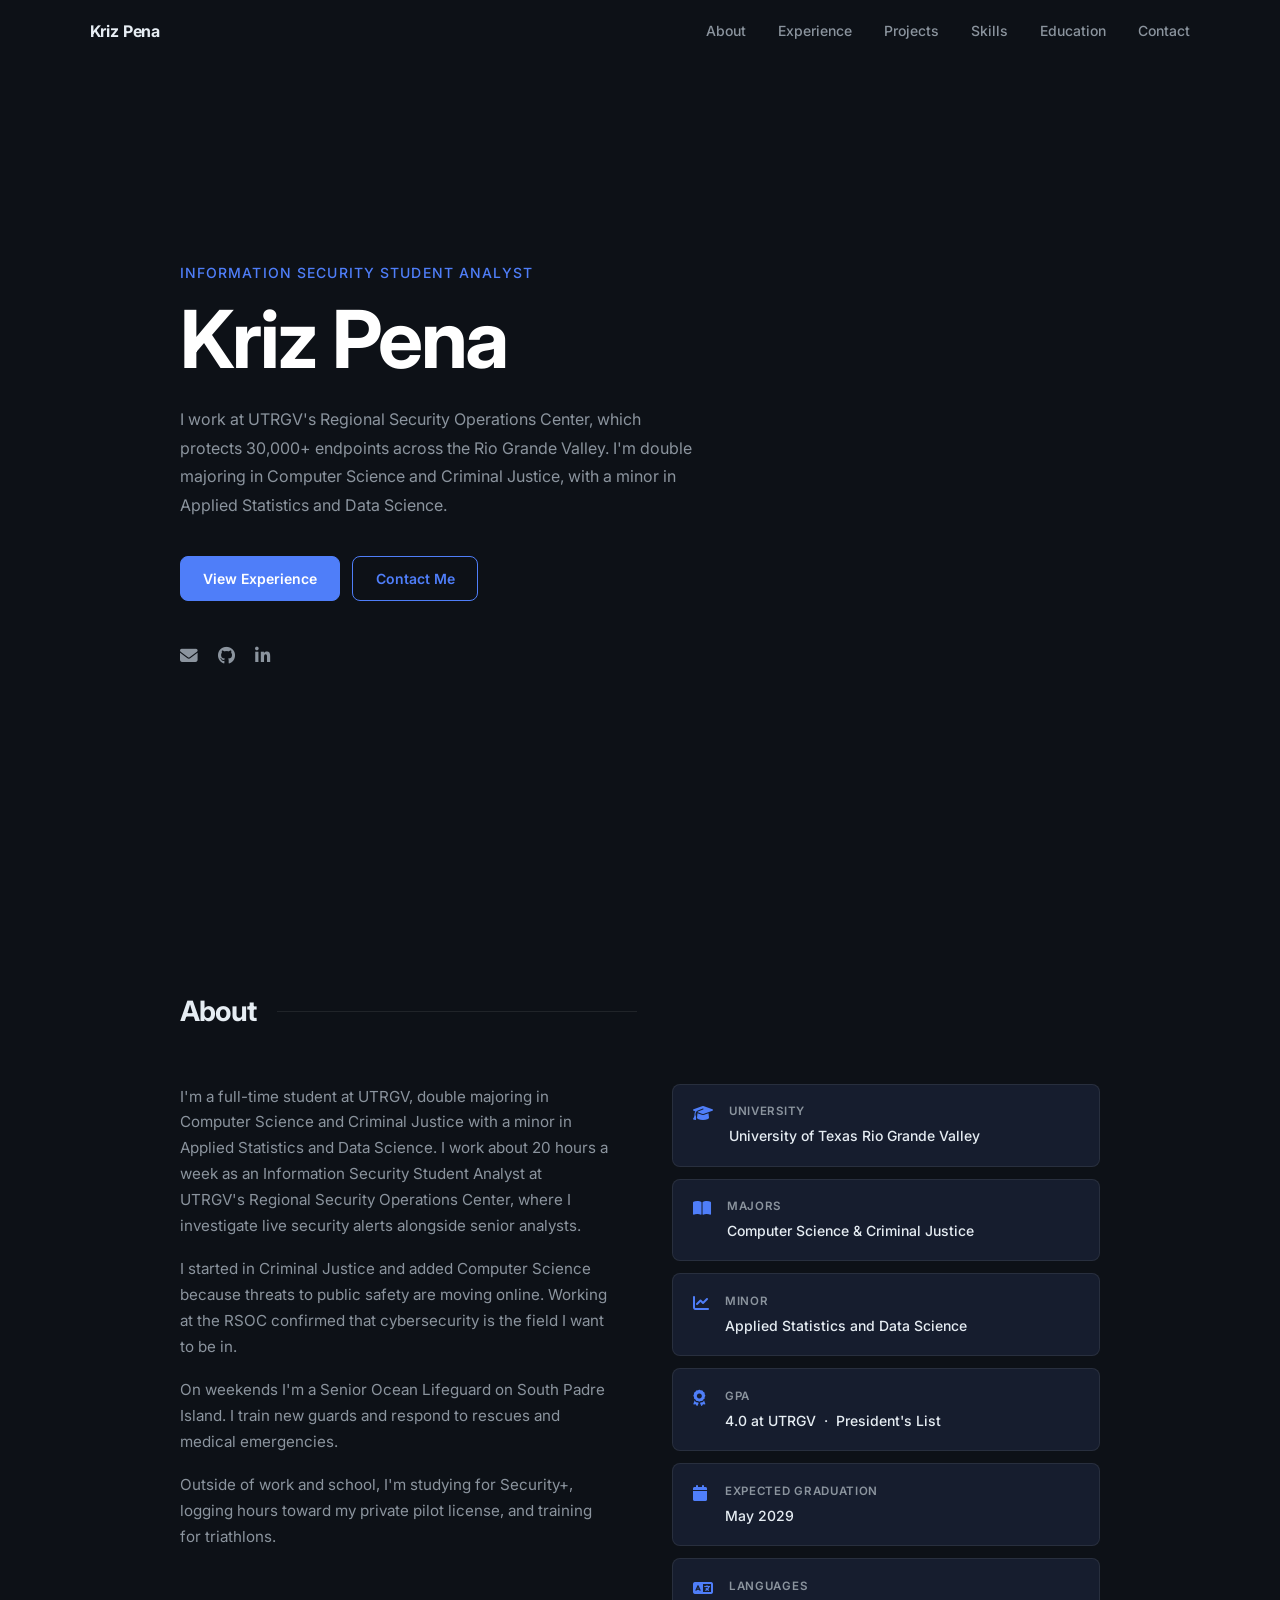
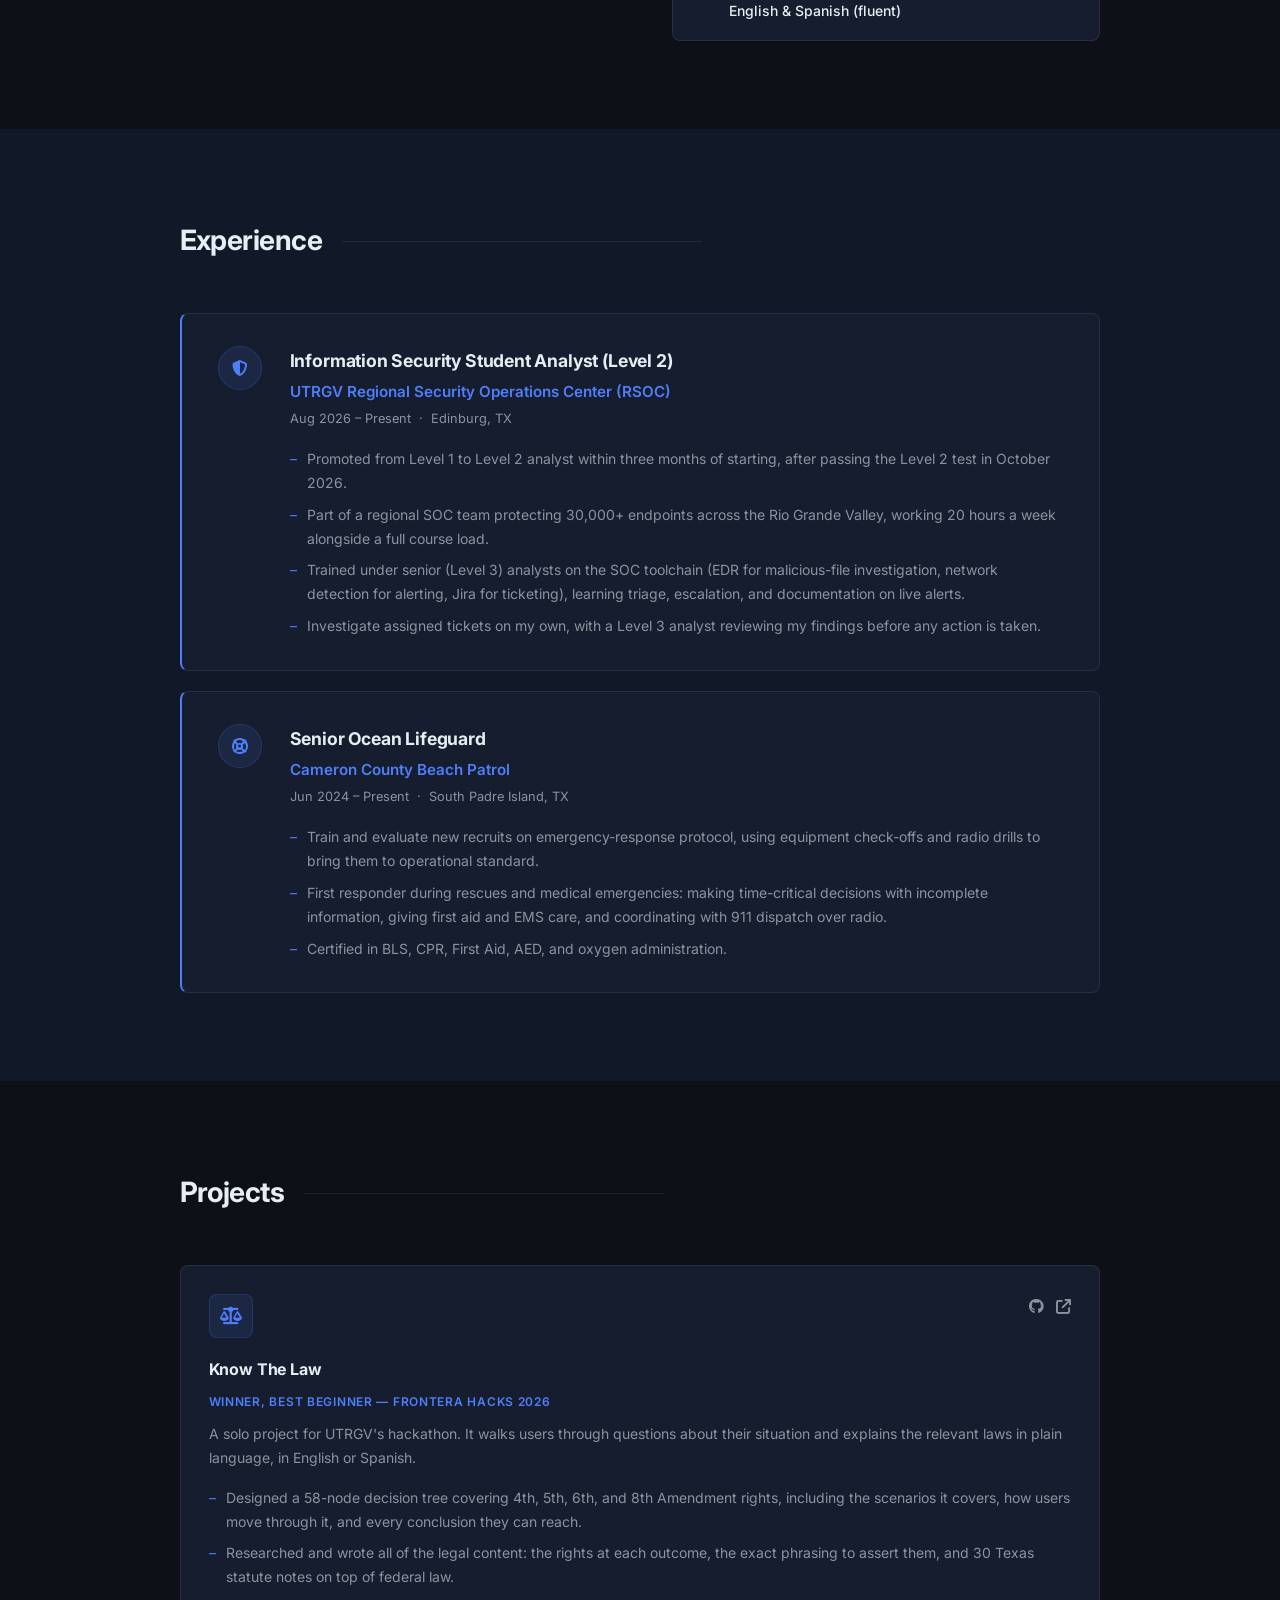
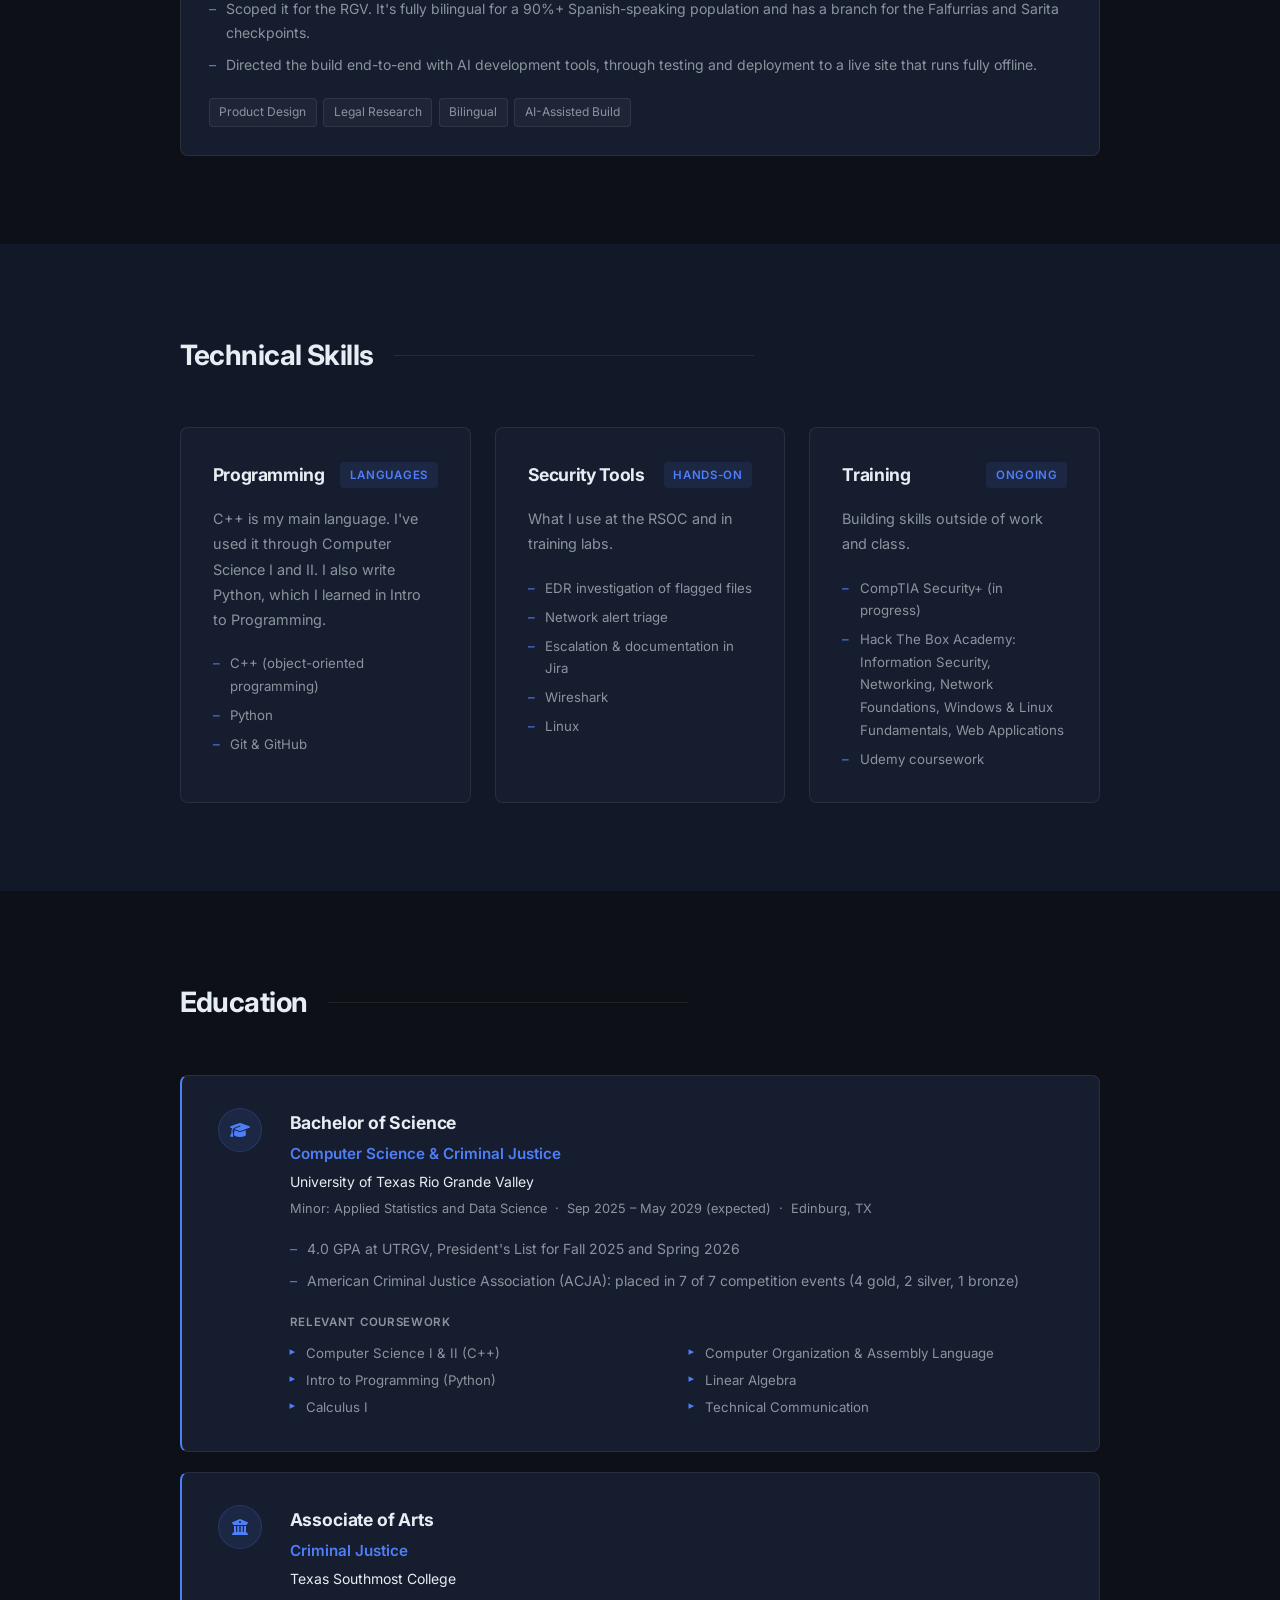
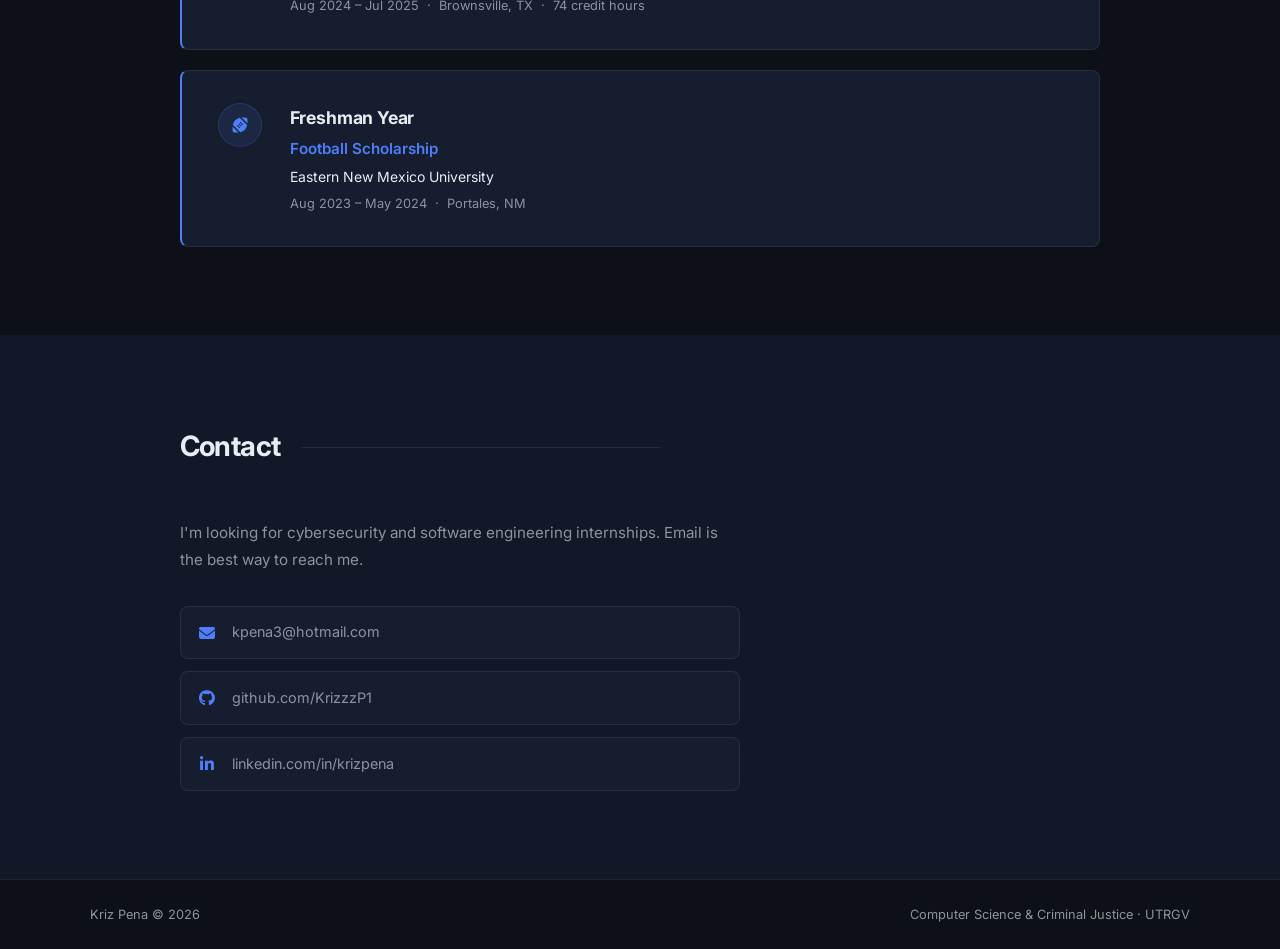
==== commit 2f9fa5a9: "Updated minor to Applied Statistics and Data Science" ====
--- a/index.html
+++ b/index.html
@@ -4,7 +4,7 @@
     <meta charset="UTF-8">
     <meta name="viewport" content="width=device-width, initial-scale=1.0">
     <title>Kriz Pena — Information Security &amp; Computer Science</title>
-    <meta name="description" content="Kriz Pena, Information Security Student Analyst at UTRGV's Regional Security Operations Center. Computer Science and Criminal Justice double major with a minor in Cybersecurity.">
+    <meta name="description" content="Kriz Pena, Information Security Student Analyst at UTRGV's Regional Security Operations Center. Computer Science and Criminal Justice double major with a minor in Applied Statistics and Data Science.">
     <link rel="stylesheet" href="styles.css">
     <link rel="stylesheet" href="https://cdnjs.cloudflare.com/ajax/libs/font-awesome/6.4.0/css/all.min.css">
     <link rel="preconnect" href="https://fonts.googleapis.com">
@@ -37,7 +37,7 @@
             <p class="hero-tagline">
                 I work at UTRGV's Regional Security Operations Center, which protects 30,000+
                 endpoints across the Rio Grande Valley. I'm double majoring in Computer Science
-                and Criminal Justice, with a minor in Cybersecurity.
+                and Criminal Justice, with a minor in Applied Statistics and Data Science.
             </p>
             <div class="hero-actions">
                 <a href="#experience" class="btn btn-primary">View Experience</a>
@@ -67,7 +67,7 @@
             <div class="about-text">
                 <p>
                     I'm a full-time student at UTRGV, double majoring in Computer Science and
-                    Criminal Justice with a minor in Cybersecurity. I work about 20 hours a week
+                    Criminal Justice with a minor in Applied Statistics and Data Science. I work about 20 hours a week
                     as an Information Security Student Analyst at UTRGV's Regional Security
                     Operations Center, where I investigate live security alerts alongside
                     senior analysts.
@@ -102,10 +102,10 @@
                     </div>
                 </div>
                 <div class="about-card">
-                    <i class="fas fa-shield-halved"></i>
+                    <i class="fas fa-chart-line"></i>
                     <div>
                         <span class="card-label">Minor</span>
-                        <span class="card-value">Cybersecurity</span>
+                        <span class="card-value">Applied Statistics and Data Science</span>
                     </div>
                 </div>
                 <div class="about-card">
@@ -296,7 +296,7 @@
                     <h3>Bachelor of Science</h3>
                     <p class="edu-majors">Computer Science &amp; Criminal Justice</p>
                     <p class="edu-school">University of Texas Rio Grande Valley</p>
-                    <p class="edu-meta">Minor: Cybersecurity &nbsp;·&nbsp; Sep 2025 – May 2029 (expected) &nbsp;·&nbsp; Edinburg, TX</p>
+                    <p class="edu-meta">Minor: Applied Statistics and Data Science &nbsp;·&nbsp; Sep 2025 – May 2029 (expected) &nbsp;·&nbsp; Edinburg, TX</p>
                     <ul class="entry-points">
                         <li>4.0 GPA at UTRGV, President's List for Fall 2025 and Spring 2026</li>
                         <li>American Criminal Justice Association (ACJA): placed in 7 of 7 competition events (4 gold, 2 silver, 1 bronze)</li>
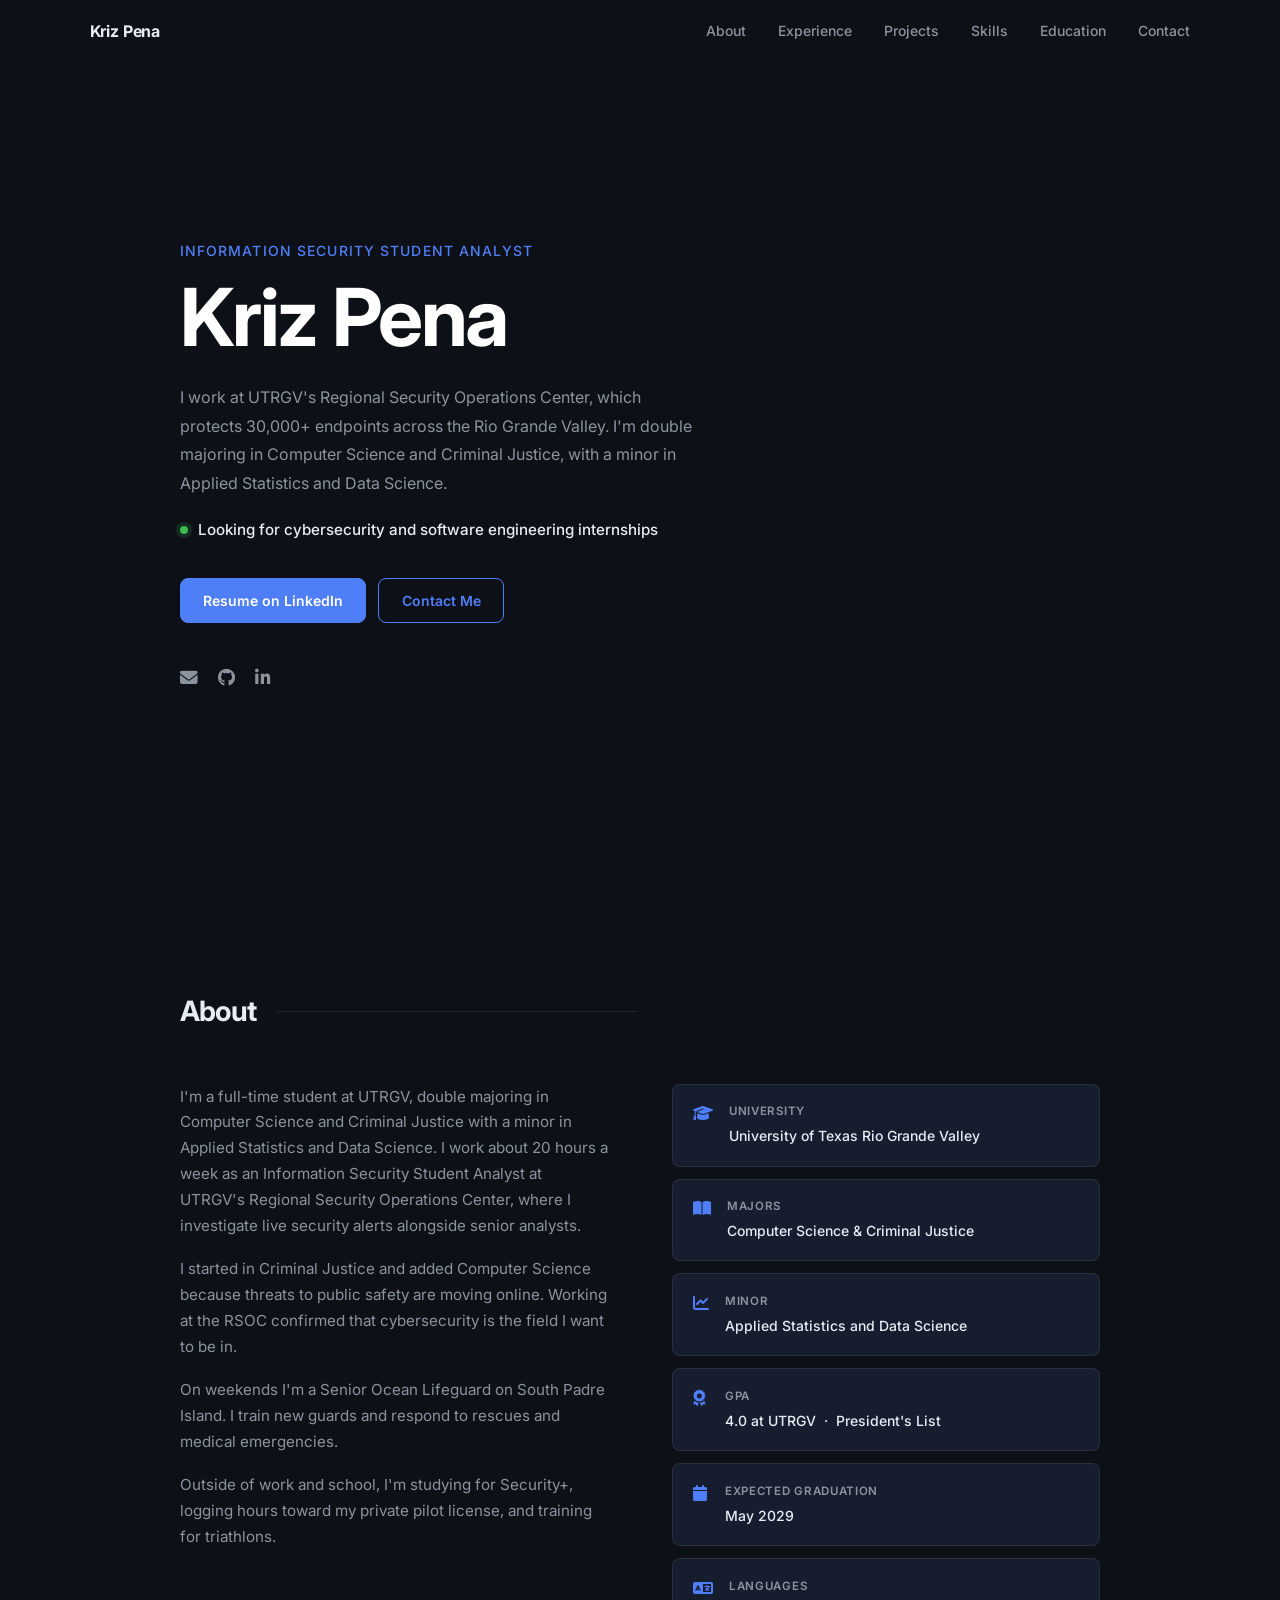
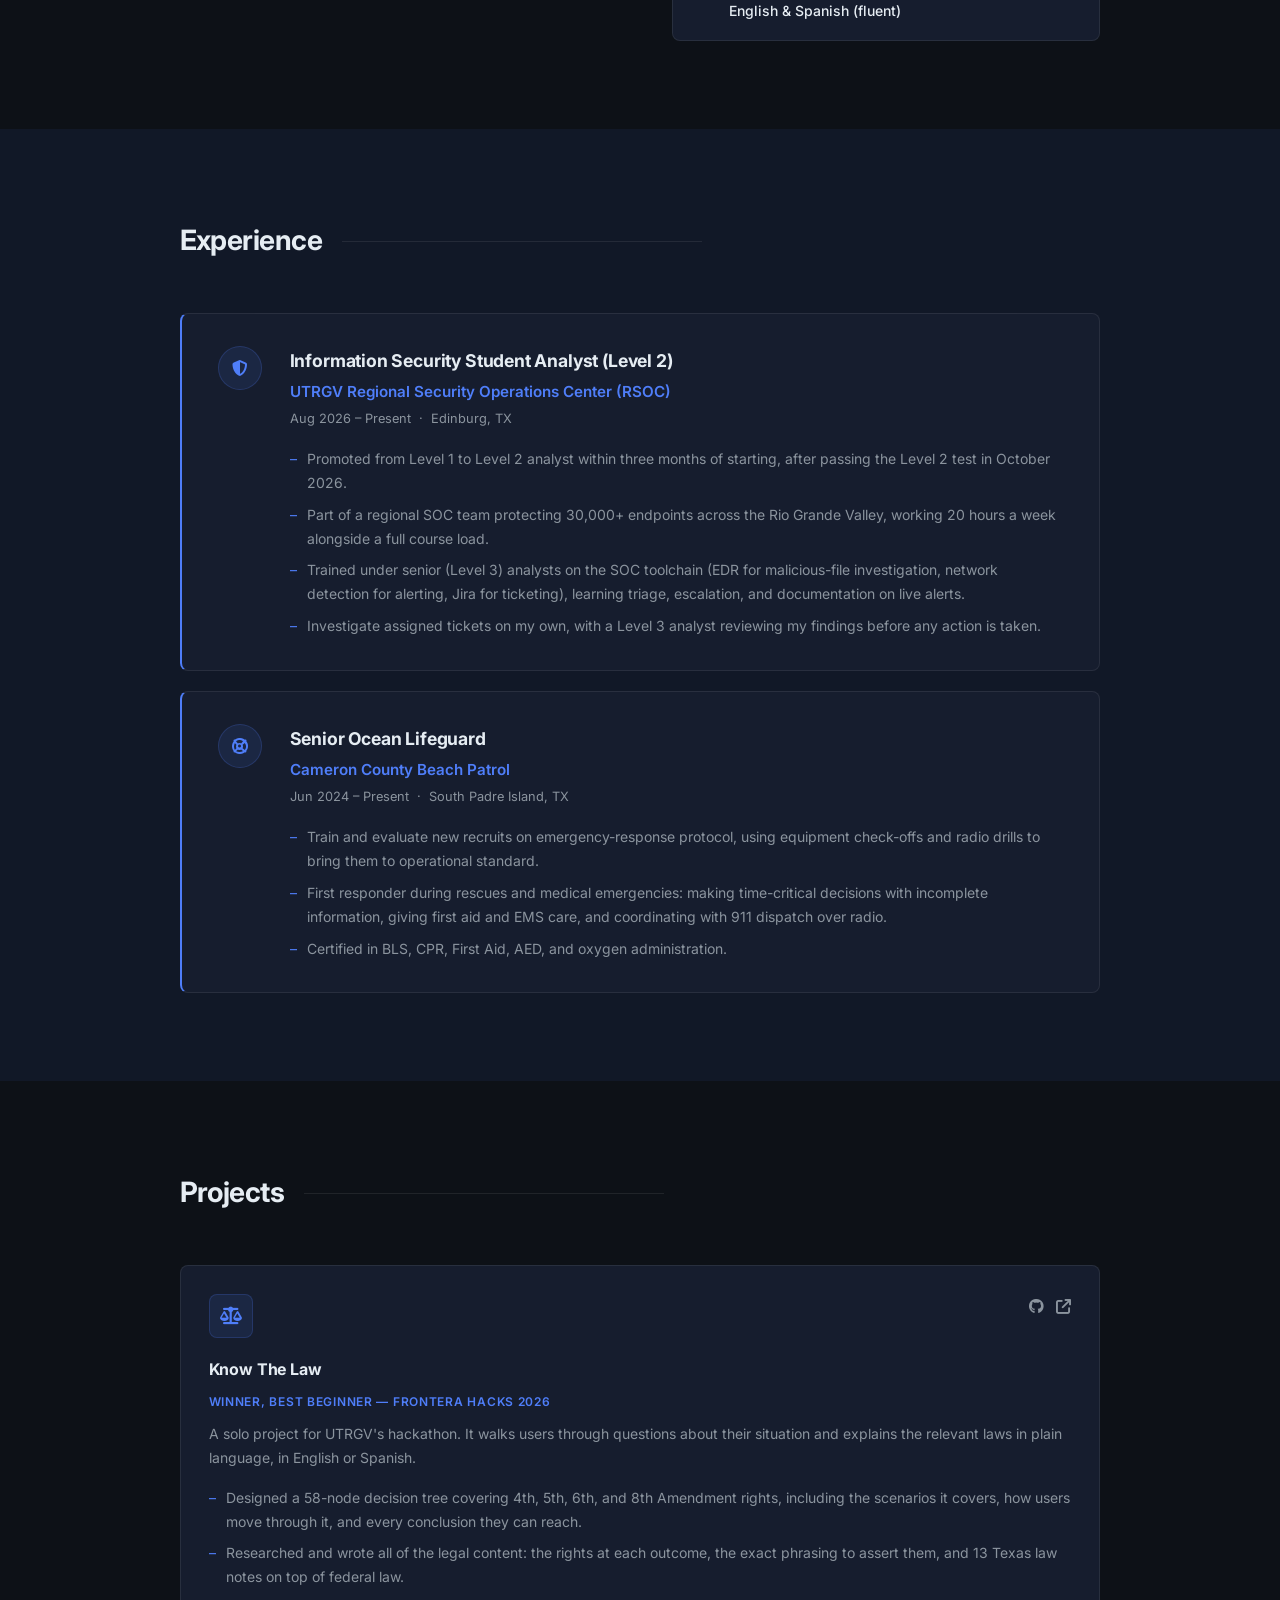
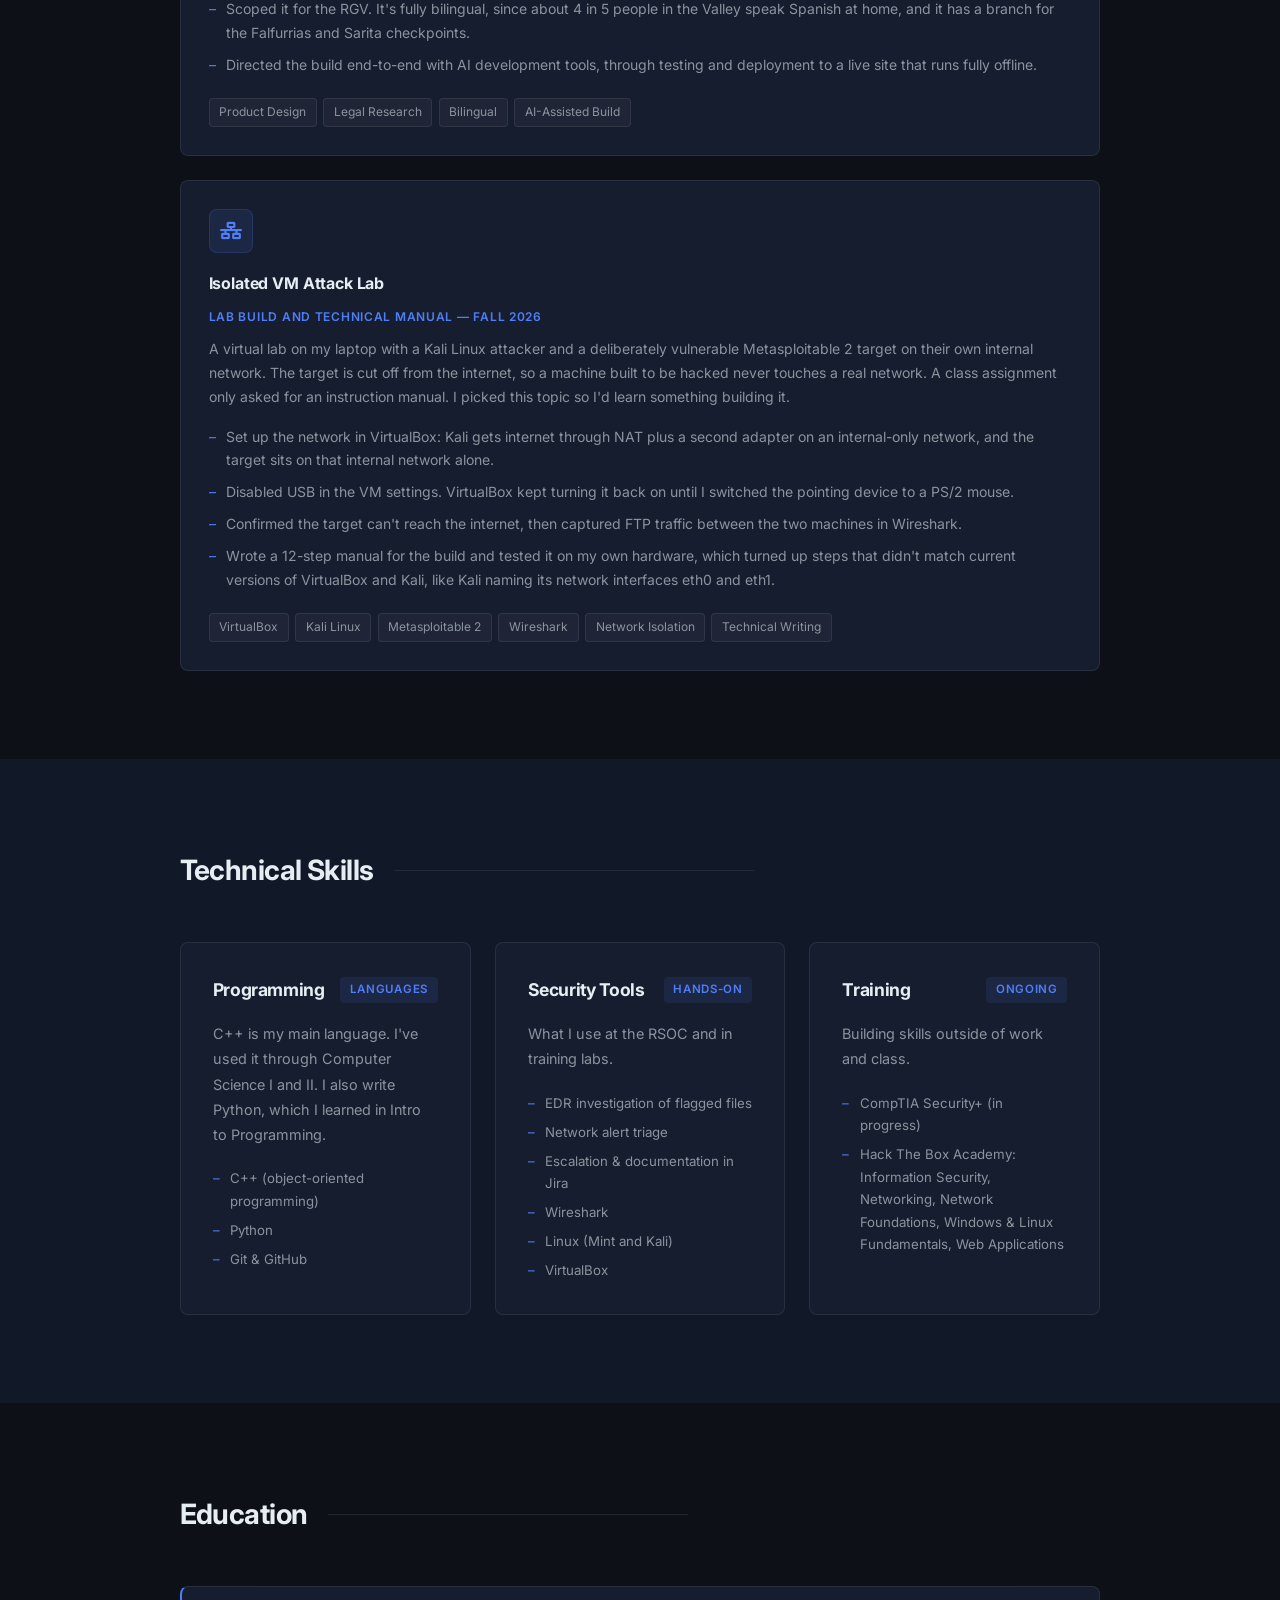
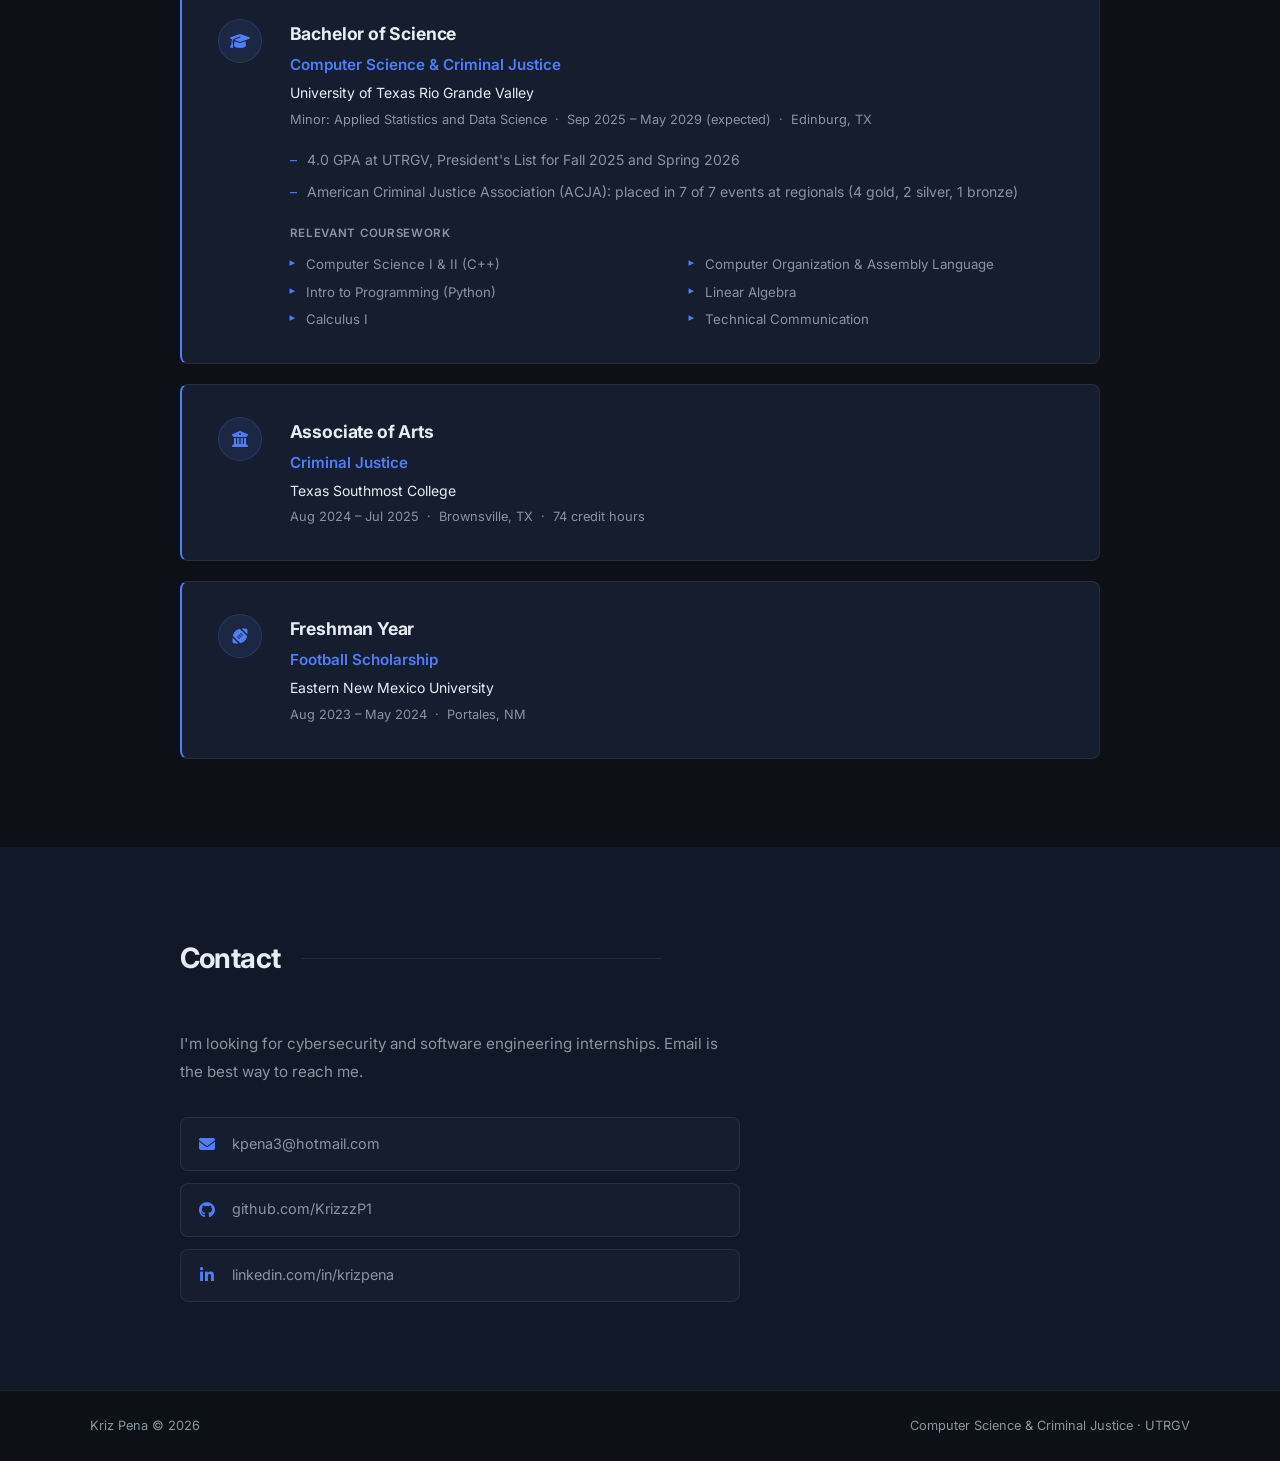
==== commit 3a52e41a: "Add files via upload" ====
--- a/index.html
+++ b/index.html
@@ -5,6 +5,23 @@
     <meta name="viewport" content="width=device-width, initial-scale=1.0">
     <title>Kriz Pena — Information Security &amp; Computer Science</title>
     <meta name="description" content="Kriz Pena, Information Security Student Analyst at UTRGV's Regional Security Operations Center. Computer Science and Criminal Justice double major with a minor in Applied Statistics and Data Science.">
+    <link rel="canonical" href="https://krizzzp1.github.io/Portfolio/">
+
+    <!-- Link previews (LinkedIn, Discord, texts) -->
+    <meta property="og:type" content="website">
+    <meta property="og:url" content="https://krizzzp1.github.io/Portfolio/">
+    <meta property="og:title" content="Kriz Pena — Information Security &amp; Computer Science">
+    <meta property="og:description" content="Information Security Student Analyst at UTRGV's Regional Security Operations Center. Computer Science and Criminal Justice double major.">
+    <meta property="og:image" content="https://krizzzp1.github.io/Portfolio/og-image.png">
+    <meta property="og:image:width" content="1200">
+    <meta property="og:image:height" content="630">
+    <meta property="og:image:alt" content="Kriz Pena, Information Security Student Analyst">
+    <meta name="twitter:card" content="summary_large_image">
+
+    <!-- Tab icon -->
+    <link rel="icon" type="image/png" sizes="32x32" href="favicon-32.png">
+    <link rel="apple-touch-icon" href="apple-touch-icon.png">
+
     <link rel="stylesheet" href="styles.css">
     <link rel="stylesheet" href="https://cdnjs.cloudflare.com/ajax/libs/font-awesome/6.4.0/css/all.min.css">
     <link rel="preconnect" href="https://fonts.googleapis.com">
@@ -39,8 +56,9 @@
                 endpoints across the Rio Grande Valley. I'm double majoring in Computer Science
                 and Criminal Justice, with a minor in Applied Statistics and Data Science.
             </p>
+            <p class="hero-status">Looking for cybersecurity and software engineering internships</p>
             <div class="hero-actions">
-                <a href="#experience" class="btn btn-primary">View Experience</a>
+                <a href="https://www.linkedin.com/in/krizpena" class="btn btn-primary" target="_blank" rel="noopener">Resume on LinkedIn</a>
                 <a href="#contact" class="btn btn-outline">Contact Me</a>
             </div>
             <div class="social-links">
@@ -206,8 +224,8 @@
                 </p>
                 <ul class="entry-points">
                     <li>Designed a 58-node decision tree covering 4th, 5th, 6th, and 8th Amendment rights, including the scenarios it covers, how users move through it, and every conclusion they can reach.</li>
-                    <li>Researched and wrote all of the legal content: the rights at each outcome, the exact phrasing to assert them, and 30 Texas statute notes on top of federal law.</li>
-                    <li>Scoped it for the RGV. It's fully bilingual for a 90%+ Spanish-speaking population and has a branch for the Falfurrias and Sarita checkpoints.</li>
+                    <li>Researched and wrote all of the legal content: the rights at each outcome, the exact phrasing to assert them, and 13 Texas law notes on top of federal law.</li>
+                    <li>Scoped it for the RGV. It's fully bilingual, since about 4 in 5 people in the Valley speak Spanish at home, and it has a branch for the Falfurrias and Sarita checkpoints.</li>
                     <li>Directed the build end-to-end with AI development tools, through testing and deployment to a live site that runs fully offline.</li>
                 </ul>
                 <div class="project-tags">
@@ -218,6 +236,35 @@
                 </div>
             </article>
 
+            <article class="project-card featured">
+                <div class="project-top">
+                    <div class="project-icon"><i class="fas fa-network-wired"></i></div>
+                </div>
+                <h3>Isolated VM Attack Lab</h3>
+                <p class="project-category">Lab build and technical manual — Fall 2026</p>
+                <p class="project-desc">
+                    A virtual lab on my laptop with a Kali Linux attacker and a deliberately
+                    vulnerable Metasploitable 2 target on their own internal network. The target is
+                    cut off from the internet, so a machine built to be hacked never touches a real
+                    network. A class assignment only asked for an instruction manual. I picked this
+                    topic so I'd learn something building it.
+                </p>
+                <ul class="entry-points">
+                    <li>Set up the network in VirtualBox: Kali gets internet through NAT plus a second adapter on an internal-only network, and the target sits on that internal network alone.</li>
+                    <li>Disabled USB in the VM settings. VirtualBox kept turning it back on until I switched the pointing device to a PS/2 mouse.</li>
+                    <li>Confirmed the target can't reach the internet, then captured FTP traffic between the two machines in Wireshark.</li>
+                    <li>Wrote a 12-step manual for the build and tested it on my own hardware, which turned up steps that didn't match current versions of VirtualBox and Kali, like Kali naming its network interfaces eth0 and eth1.</li>
+                </ul>
+                <div class="project-tags">
+                    <span>VirtualBox</span>
+                    <span>Kali Linux</span>
+                    <span>Metasploitable 2</span>
+                    <span>Wireshark</span>
+                    <span>Network Isolation</span>
+                    <span>Technical Writing</span>
+                </div>
+            </article>
+
         </div>
     </section>
 
@@ -258,7 +305,8 @@
                     <li>Network alert triage</li>
                     <li>Escalation &amp; documentation in Jira</li>
                     <li>Wireshark</li>
-                    <li>Linux</li>
+                    <li>Linux (Mint and Kali)</li>
+                    <li>VirtualBox</li>
                 </ul>
             </div>
 
@@ -273,7 +321,6 @@
                 <ul class="lang-topics">
                     <li>CompTIA Security+ (in progress)</li>
                     <li>Hack The Box Academy: Information Security, Networking, Network Foundations, Windows &amp; Linux Fundamentals, Web Applications</li>
-                    <li>Udemy coursework</li>
                 </ul>
             </div>
 
@@ -299,7 +346,7 @@
                     <p class="edu-meta">Minor: Applied Statistics and Data Science &nbsp;·&nbsp; Sep 2025 – May 2029 (expected) &nbsp;·&nbsp; Edinburg, TX</p>
                     <ul class="entry-points">
                         <li>4.0 GPA at UTRGV, President's List for Fall 2025 and Spring 2026</li>
-                        <li>American Criminal Justice Association (ACJA): placed in 7 of 7 competition events (4 gold, 2 silver, 1 bronze)</li>
+                        <li>American Criminal Justice Association (ACJA): placed in 7 of 7 events at regionals (4 gold, 2 silver, 1 bronze)</li>
                     </ul>
                     <p class="list-label">Relevant Coursework</p>
                     <ul class="edu-courses">
--- a/styles.css
+++ b/styles.css
@@ -219,8 +219,31 @@
     font-size: 1rem;
     color: var(--muted);
     line-height: 1.8;
+    margin-bottom: 1.25rem;
+    max-width: 520px;
+}
+
+/* What I'm looking for, with a green "available" dot */
+.hero-status {
+    display: flex;
+    align-items: flex-start;
+    gap: 0.65rem;
+    font-size: 0.95rem;
+    font-weight: 500;
+    line-height: 1.6;
+    color: var(--text);
     margin-bottom: 2.25rem;
     max-width: 520px;
+}
+.hero-status::before {
+    content: '';
+    flex-shrink: 0;
+    width: 8px;
+    height: 8px;
+    margin-top: 0.55em;
+    border-radius: 50%;
+    background: #3fb950;
+    box-shadow: 0 0 0 4px rgba(63, 185, 80, 0.15);
 }
 
 .hero-actions {
@@ -665,3 +688,41 @@
     html { scroll-behavior: auto; }
     .fade-in { opacity: 1; transform: none; transition: none; }
 }
+
+/* ── Print / Save as PDF ──
+   Dark text on white paper, every section visible (the fade-in only
+   runs when you scroll), and no screen-only buttons. */
+@media print {
+    :root {
+        --bg:         #fff;
+        --bg-alt:     #fff;
+        --bg-card:    #fff;
+        --accent:     #2456d3;
+        --accent-dim: transparent;
+        --accent-mid: #c8c8c8;
+        --text:       #111;
+        --muted:      #444;
+        --border:     #d0d0d0;
+    }
+    body { font-size: 12px; line-height: 1.5; }
+    .fade-in { opacity: 1 !important; transform: none !important; }
+    #navbar, .scroll-top, .hero-actions, .social-links, .project-top, .edu-left { display: none !important; }
+    #hero { min-height: 0; padding: 0 0 1rem; }
+    .hero-inner { max-width: none; }
+    .hero-inner h1 { color: var(--text); font-size: 2.25rem; margin-bottom: 0.75rem; }
+    .hero-tagline, .hero-status { max-width: none; margin-bottom: 0.5rem; }
+    .hero-status::before { box-shadow: none; }
+    section { padding: 1rem 0; max-width: none; }
+    .alt-bg::before { display: none; }
+    .section-header { margin-bottom: 0.75rem; break-after: avoid; }
+    .about-grid { grid-template-columns: 1fr; gap: 1rem; }
+    .about-cards { display: grid; grid-template-columns: 1fr 1fr; gap: 0.5rem; }
+    .about-card { padding: 0.6rem 0.9rem; }
+    .skills-grid { grid-template-columns: repeat(3, 1fr); gap: 0.75rem; }
+    .edu-courses { grid-template-columns: 1fr 1fr; }
+    .stack, .projects-grid { gap: 0.75rem; }
+    .edu-card, .project-card, .lang-card { padding: 1rem 1.25rem; }
+    .about-card, .lang-card, .contact-row, .entry-points li { break-inside: avoid; }
+    h3 { break-after: avoid; }
+    footer { padding: 1rem 0; }
+}
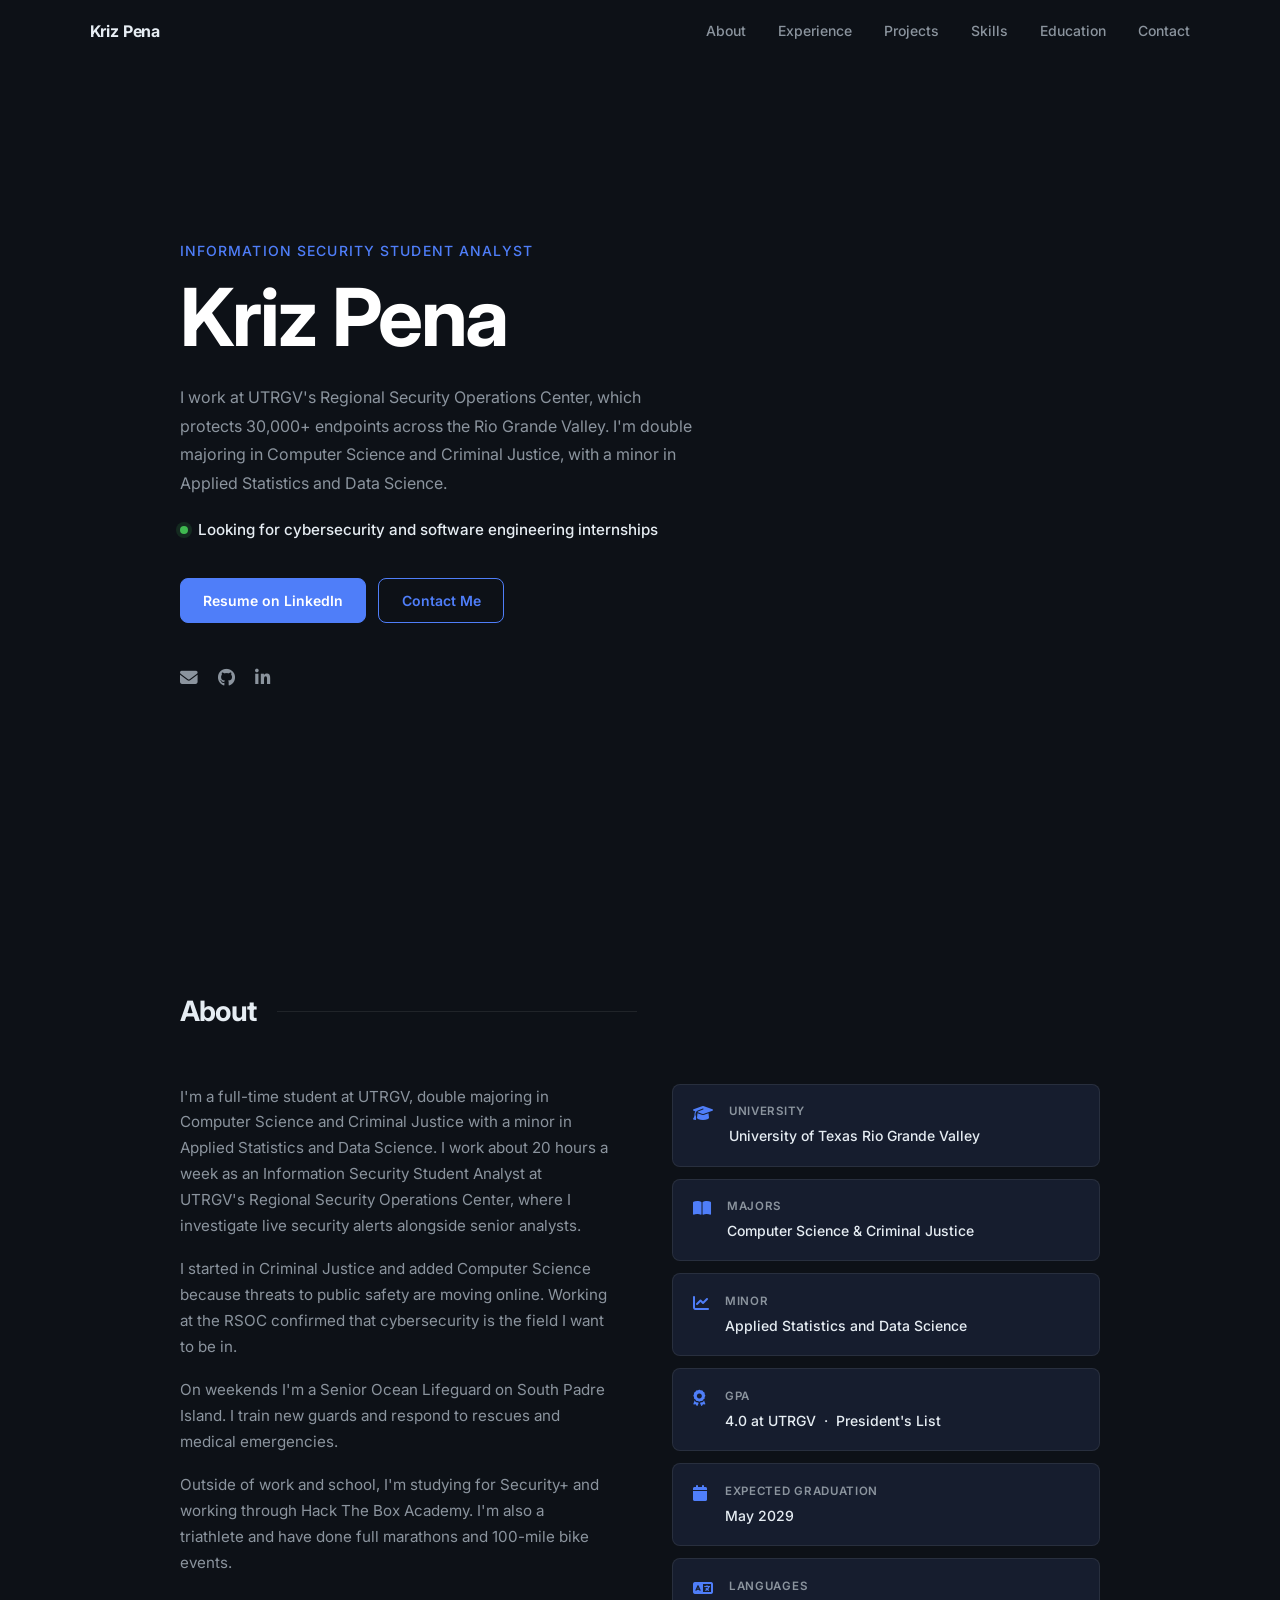
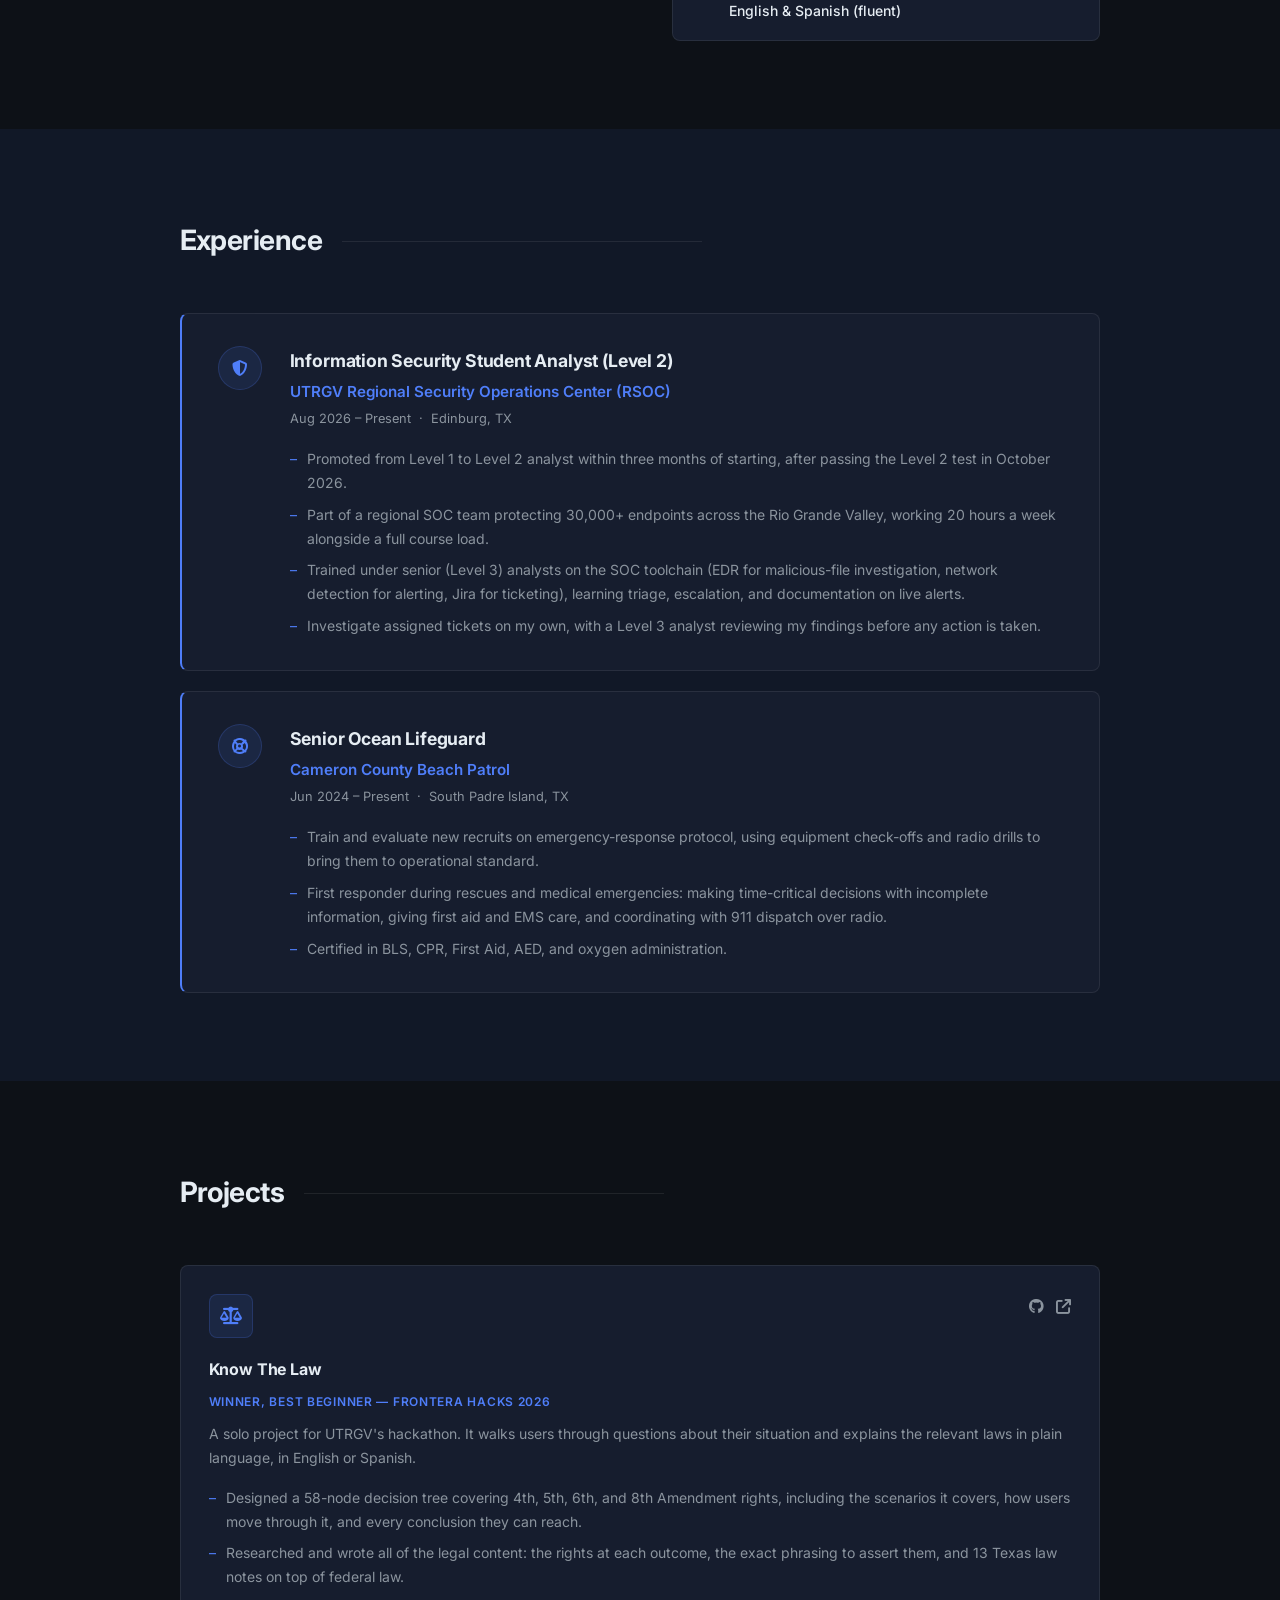
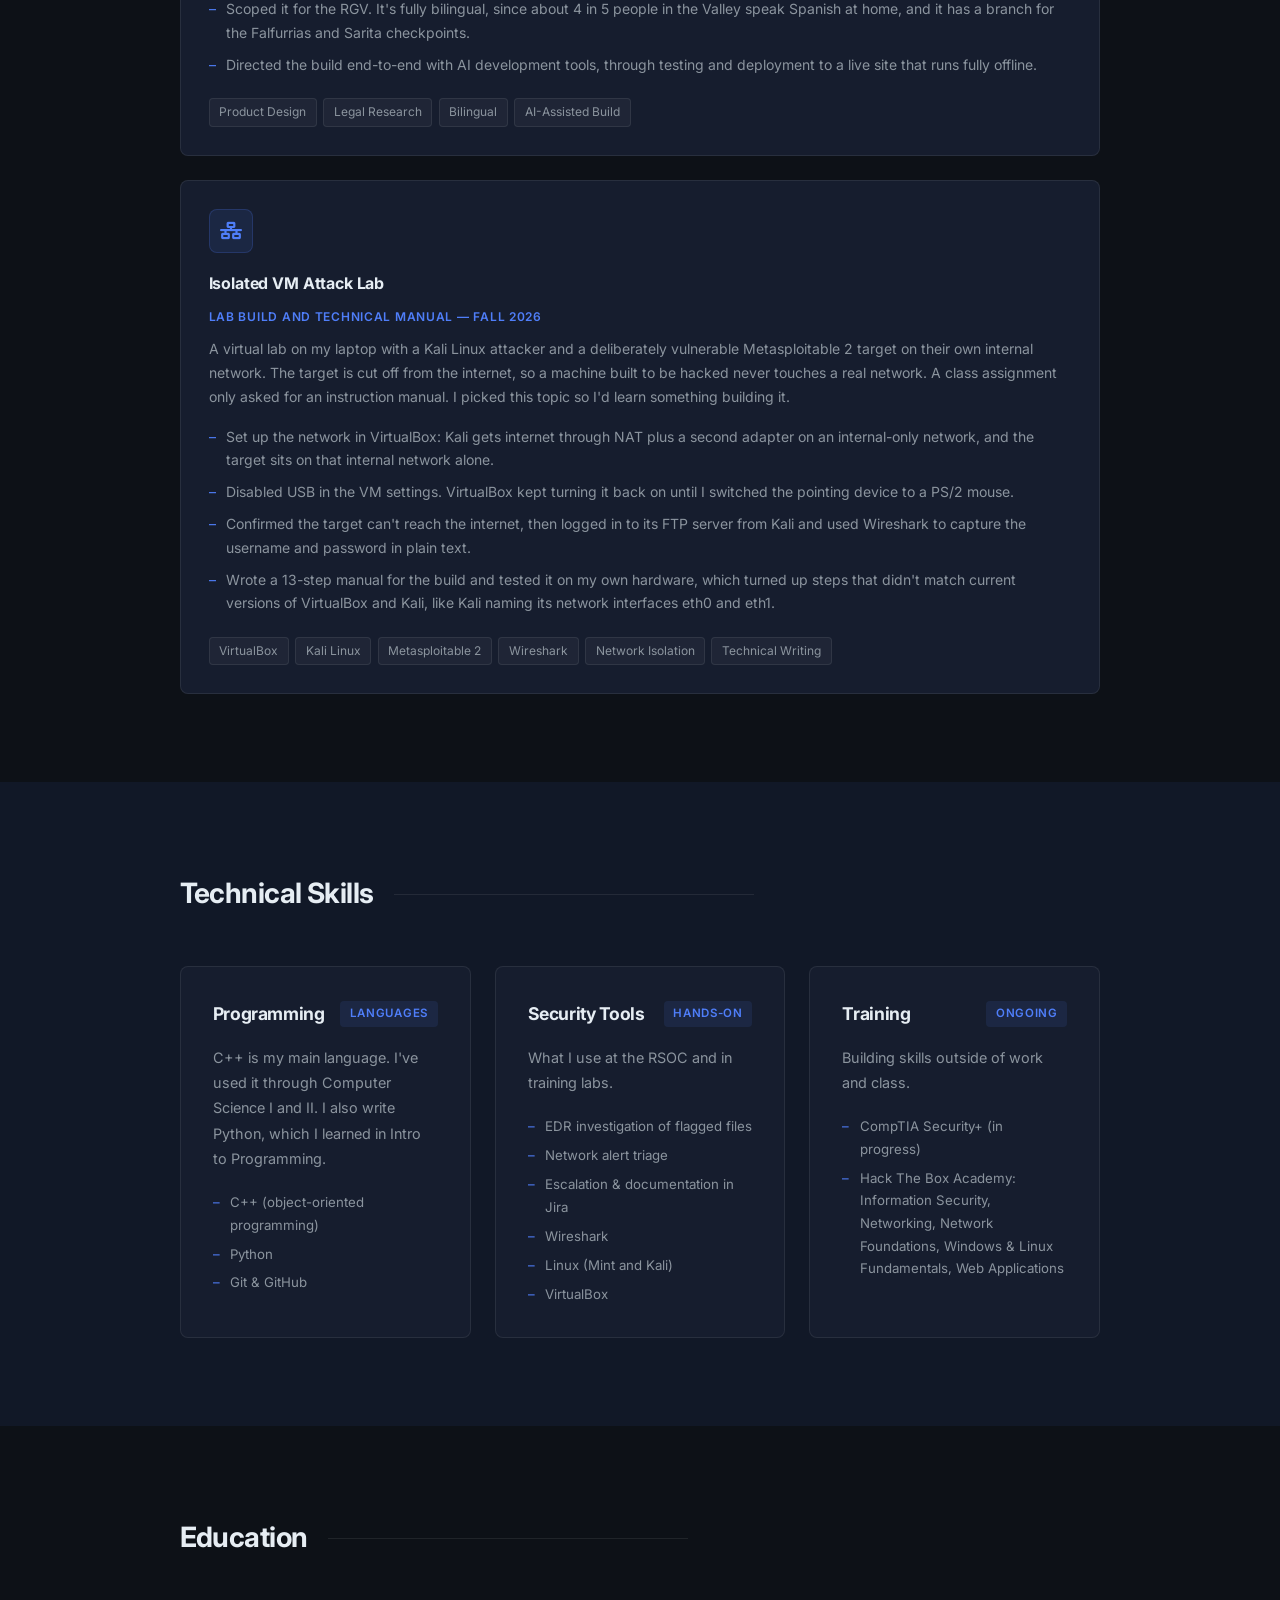
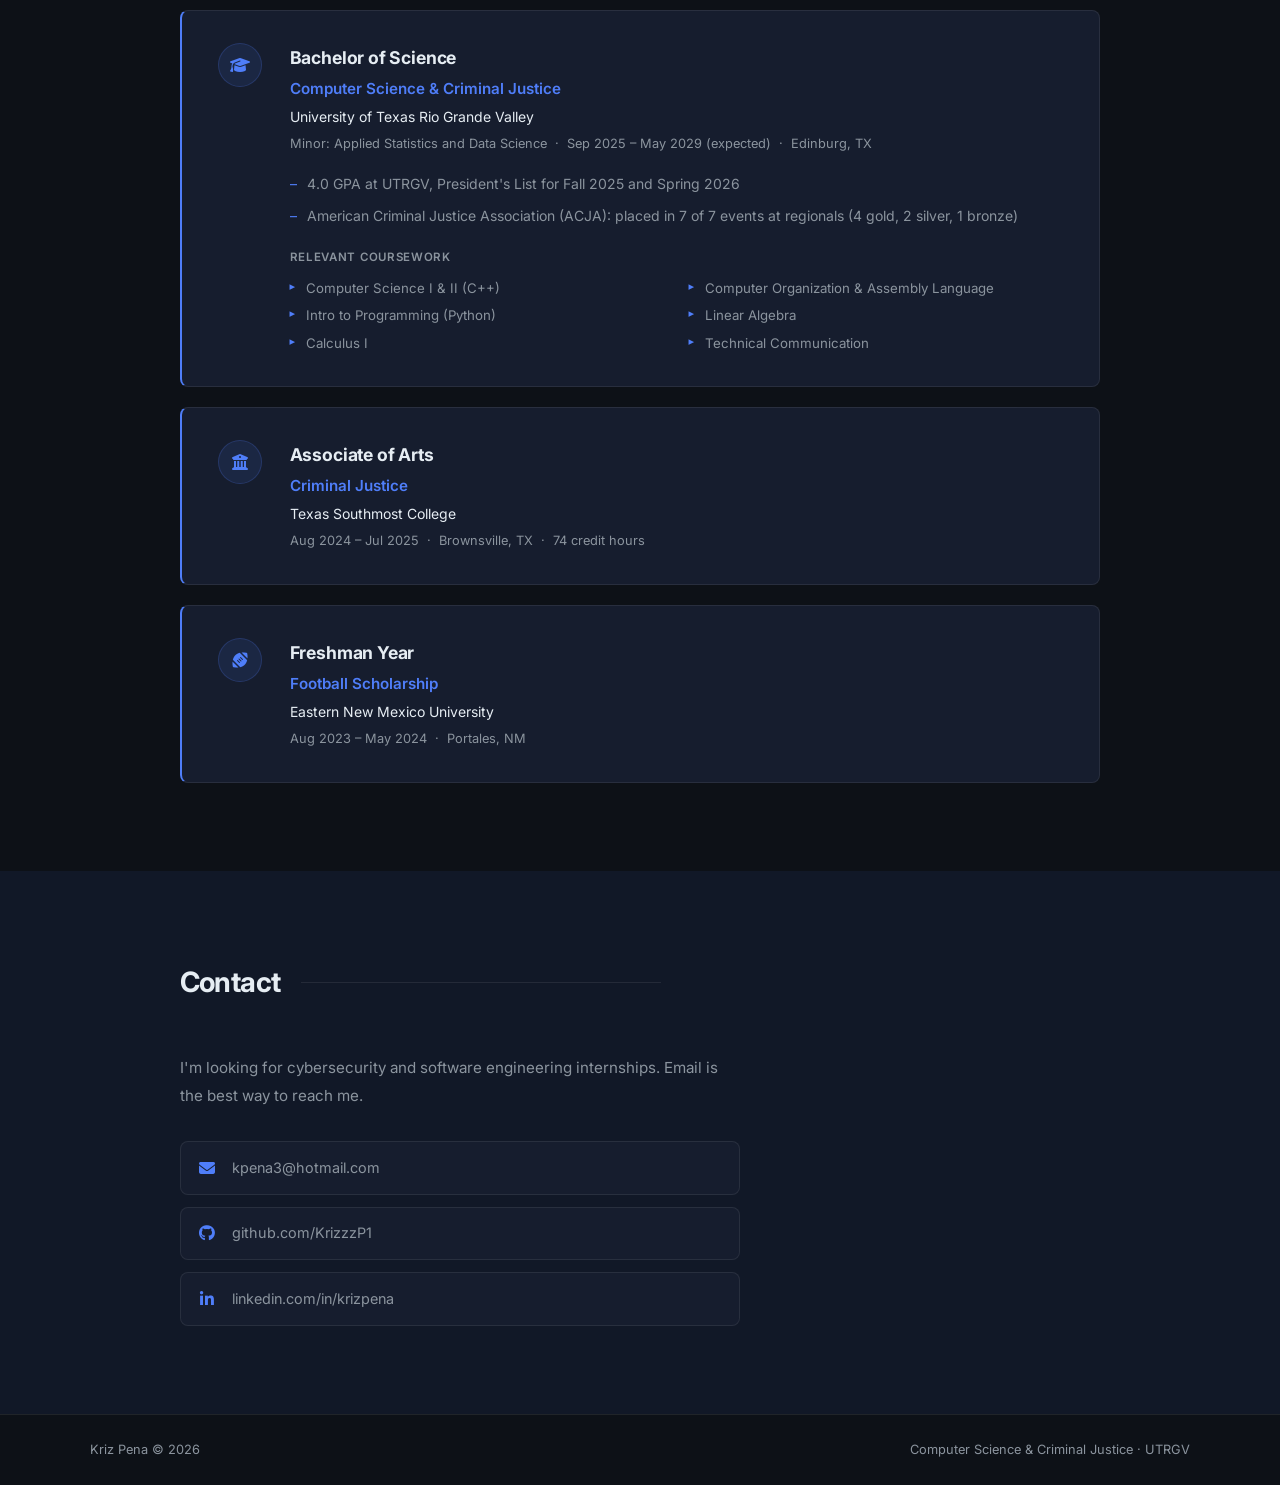
==== commit e144ddfb: "Fix VM lab step count and About details" ====
--- a/index.html
+++ b/index.html
@@ -100,8 +100,9 @@
                     guards and respond to rescues and medical emergencies.
                 </p>
                 <p>
-                    Outside of work and school, I'm studying for Security+, logging hours toward
-                    my private pilot license, and training for triathlons.
+                    Outside of work and school, I'm studying for Security+ and working through
+                    Hack The Box Academy. I'm also a triathlete and have done full marathons and
+                    100-mile bike events.
                 </p>
             </div>
             <div class="about-cards">
@@ -252,8 +253,8 @@
                 <ul class="entry-points">
                     <li>Set up the network in VirtualBox: Kali gets internet through NAT plus a second adapter on an internal-only network, and the target sits on that internal network alone.</li>
                     <li>Disabled USB in the VM settings. VirtualBox kept turning it back on until I switched the pointing device to a PS/2 mouse.</li>
-                    <li>Confirmed the target can't reach the internet, then captured FTP traffic between the two machines in Wireshark.</li>
-                    <li>Wrote a 12-step manual for the build and tested it on my own hardware, which turned up steps that didn't match current versions of VirtualBox and Kali, like Kali naming its network interfaces eth0 and eth1.</li>
+                    <li>Confirmed the target can't reach the internet, then logged in to its FTP server from Kali and used Wireshark to capture the username and password in plain text.</li>
+                    <li>Wrote a 13-step manual for the build and tested it on my own hardware, which turned up steps that didn't match current versions of VirtualBox and Kali, like Kali naming its network interfaces eth0 and eth1.</li>
                 </ul>
                 <div class="project-tags">
                     <span>VirtualBox</span>
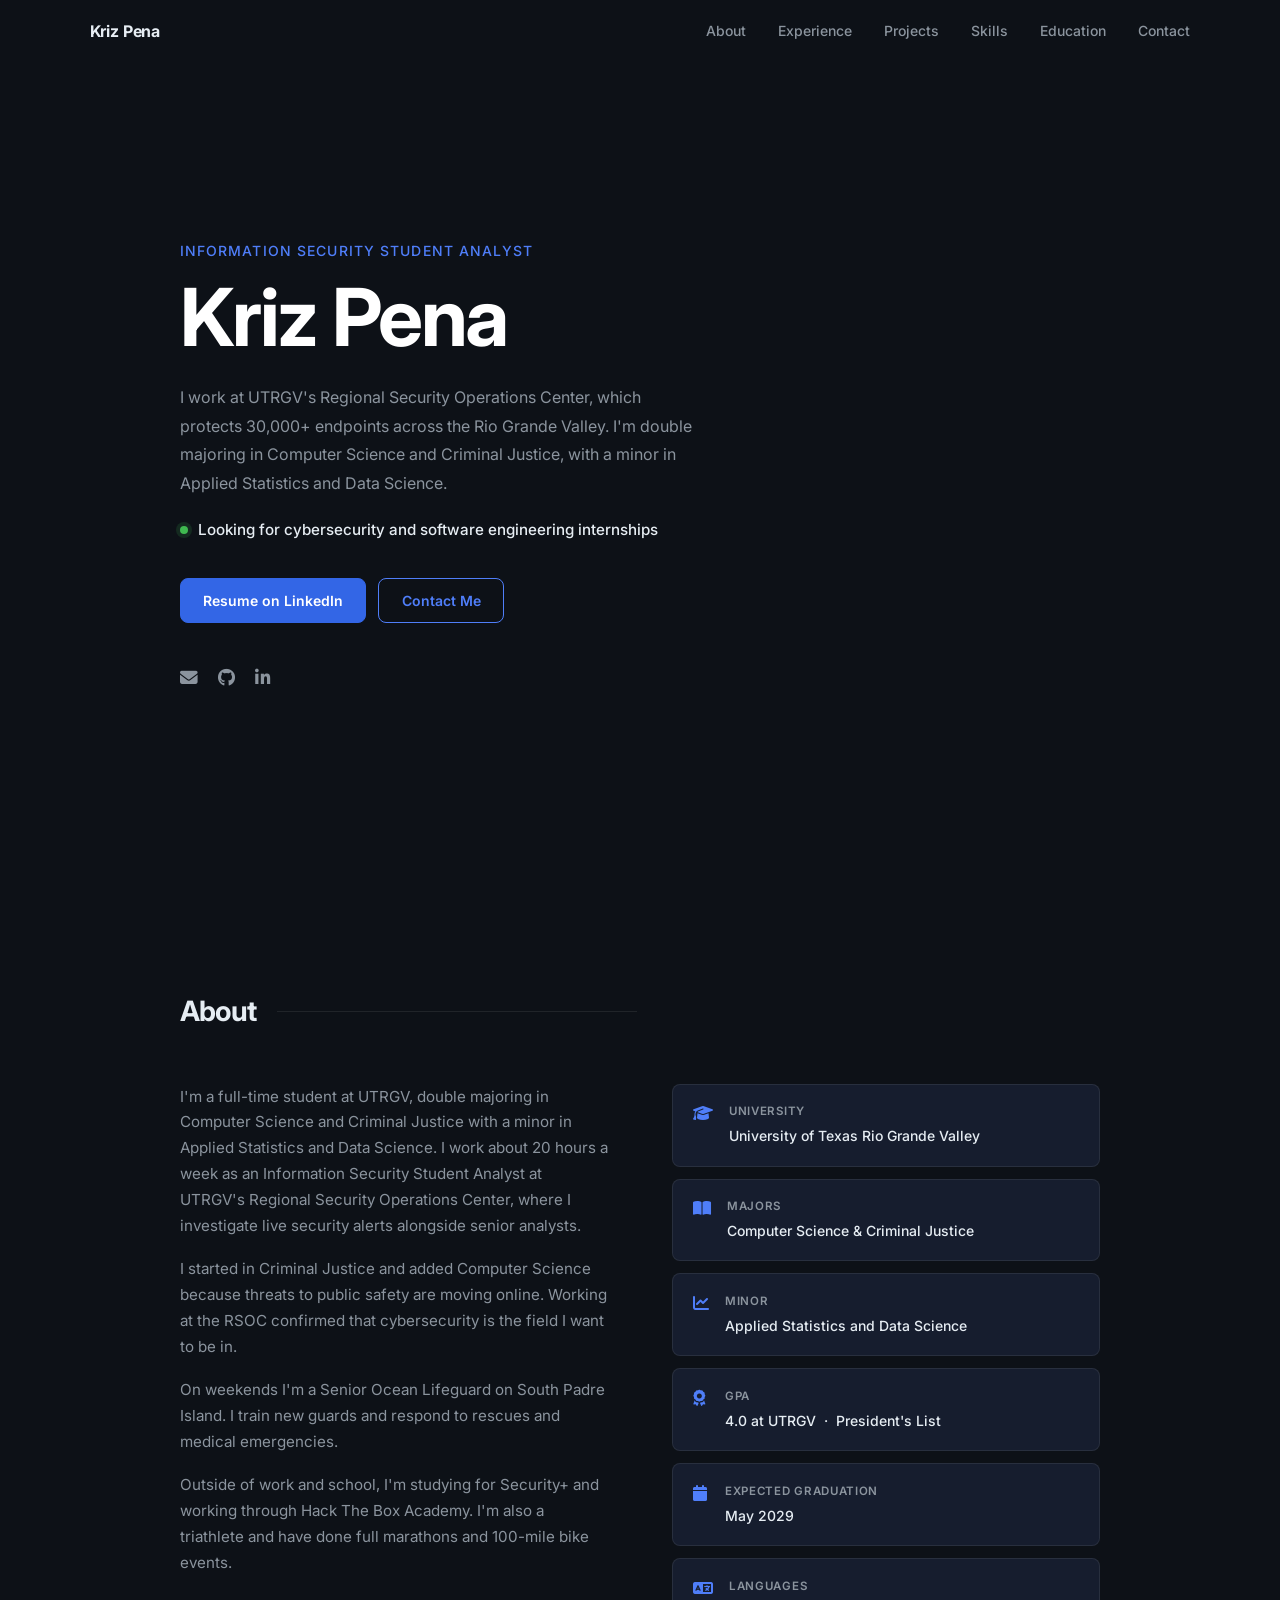
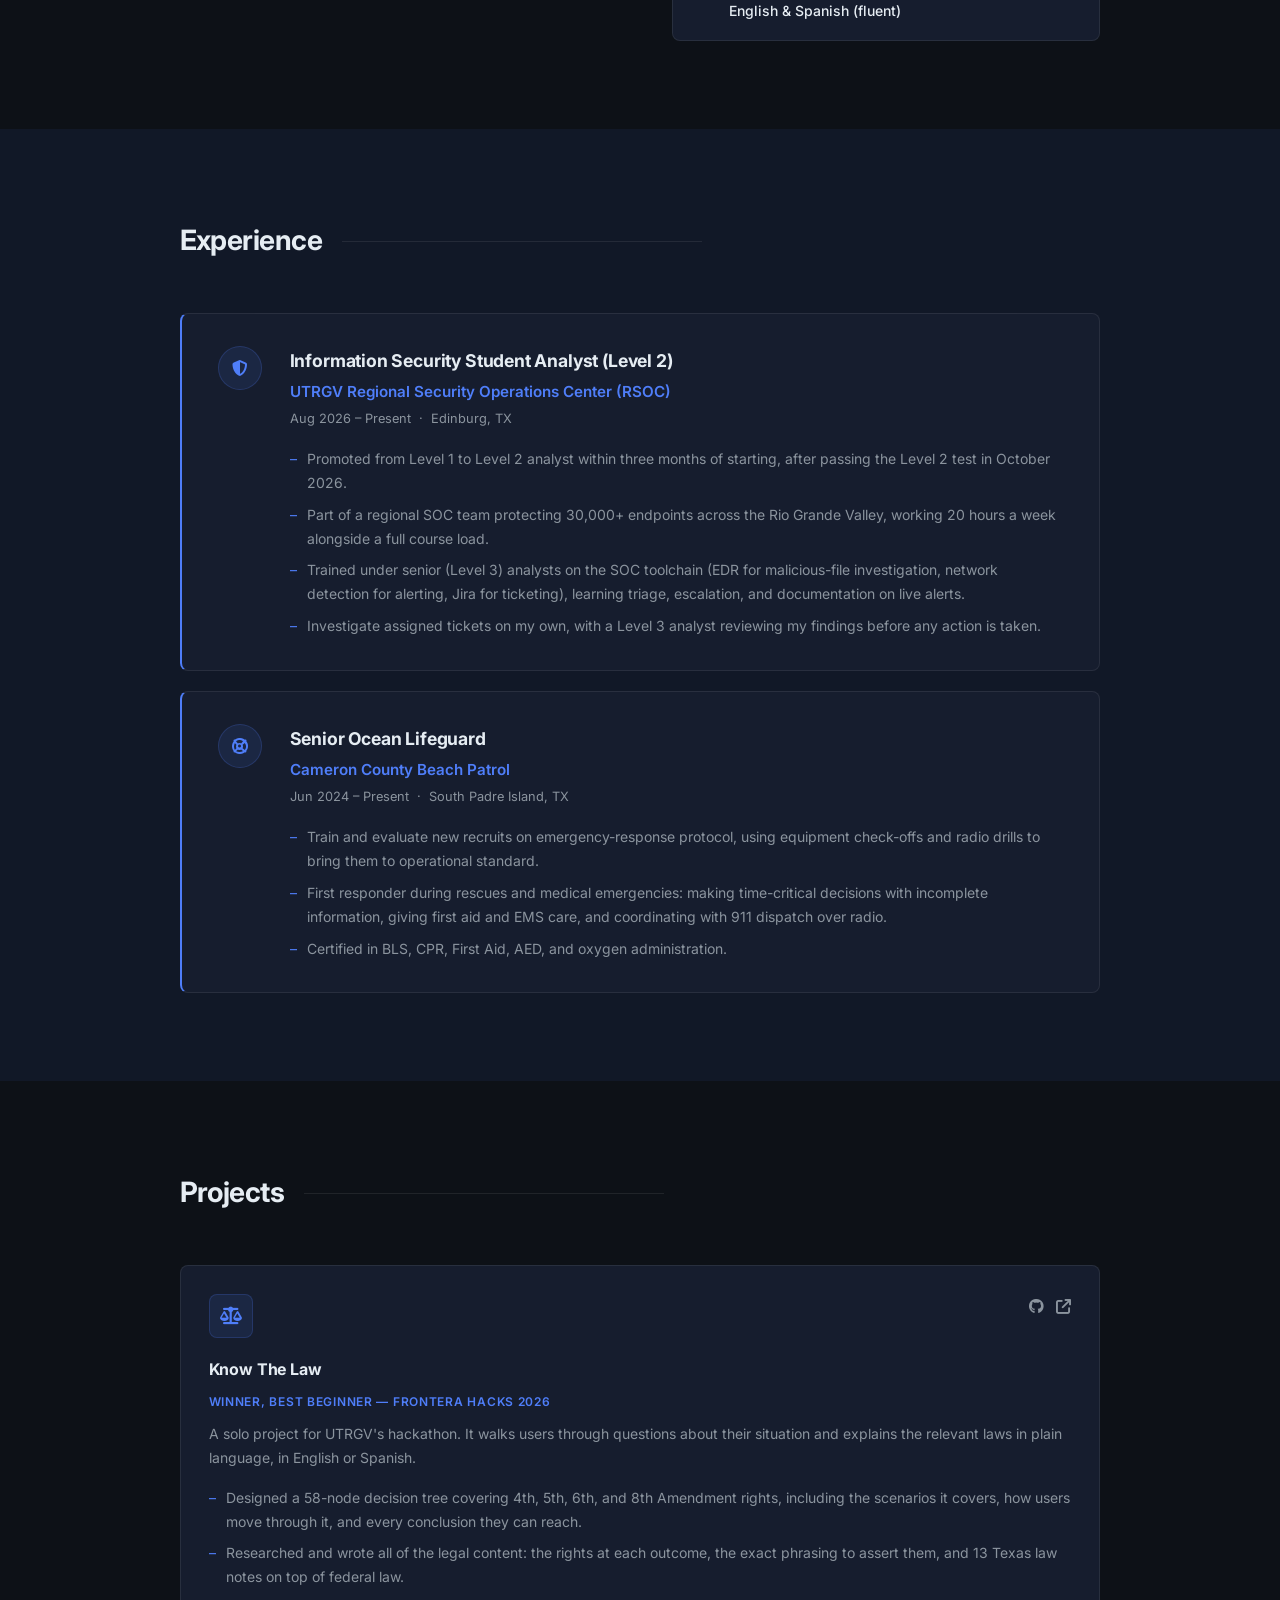
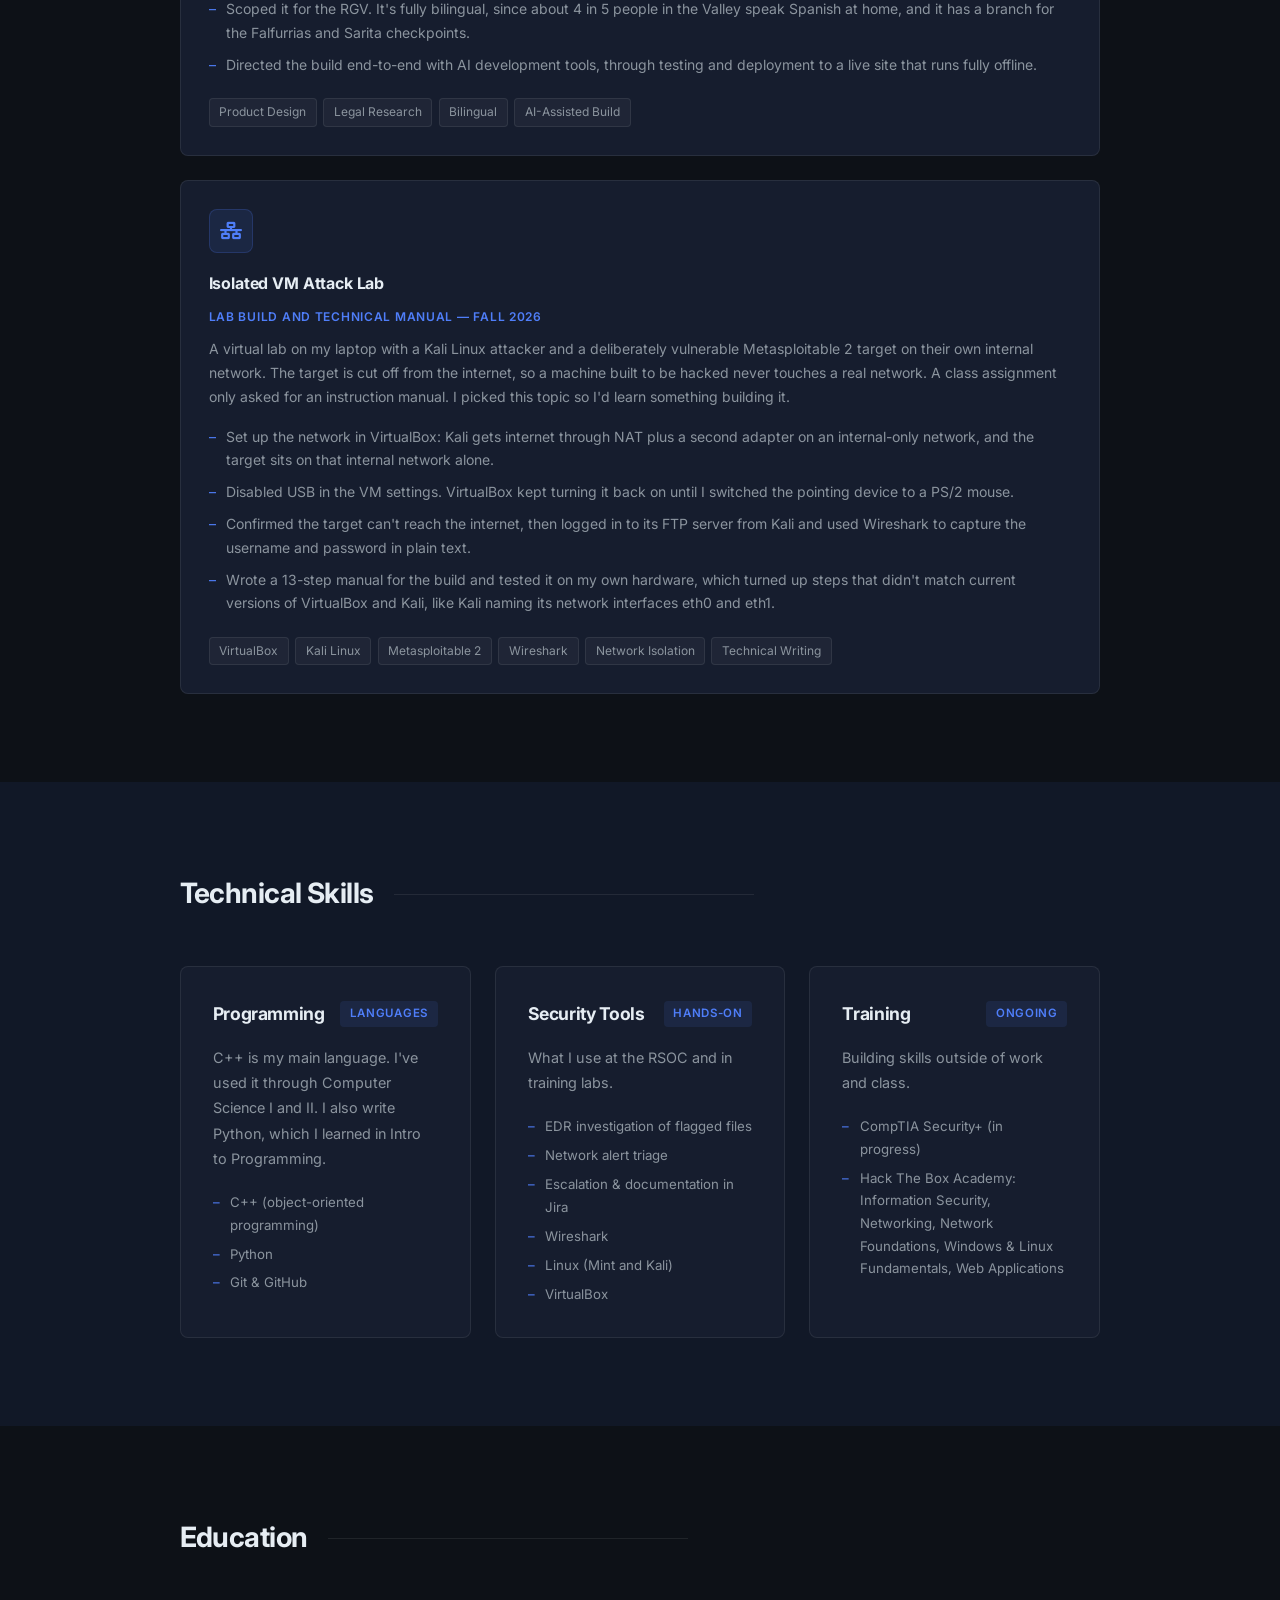
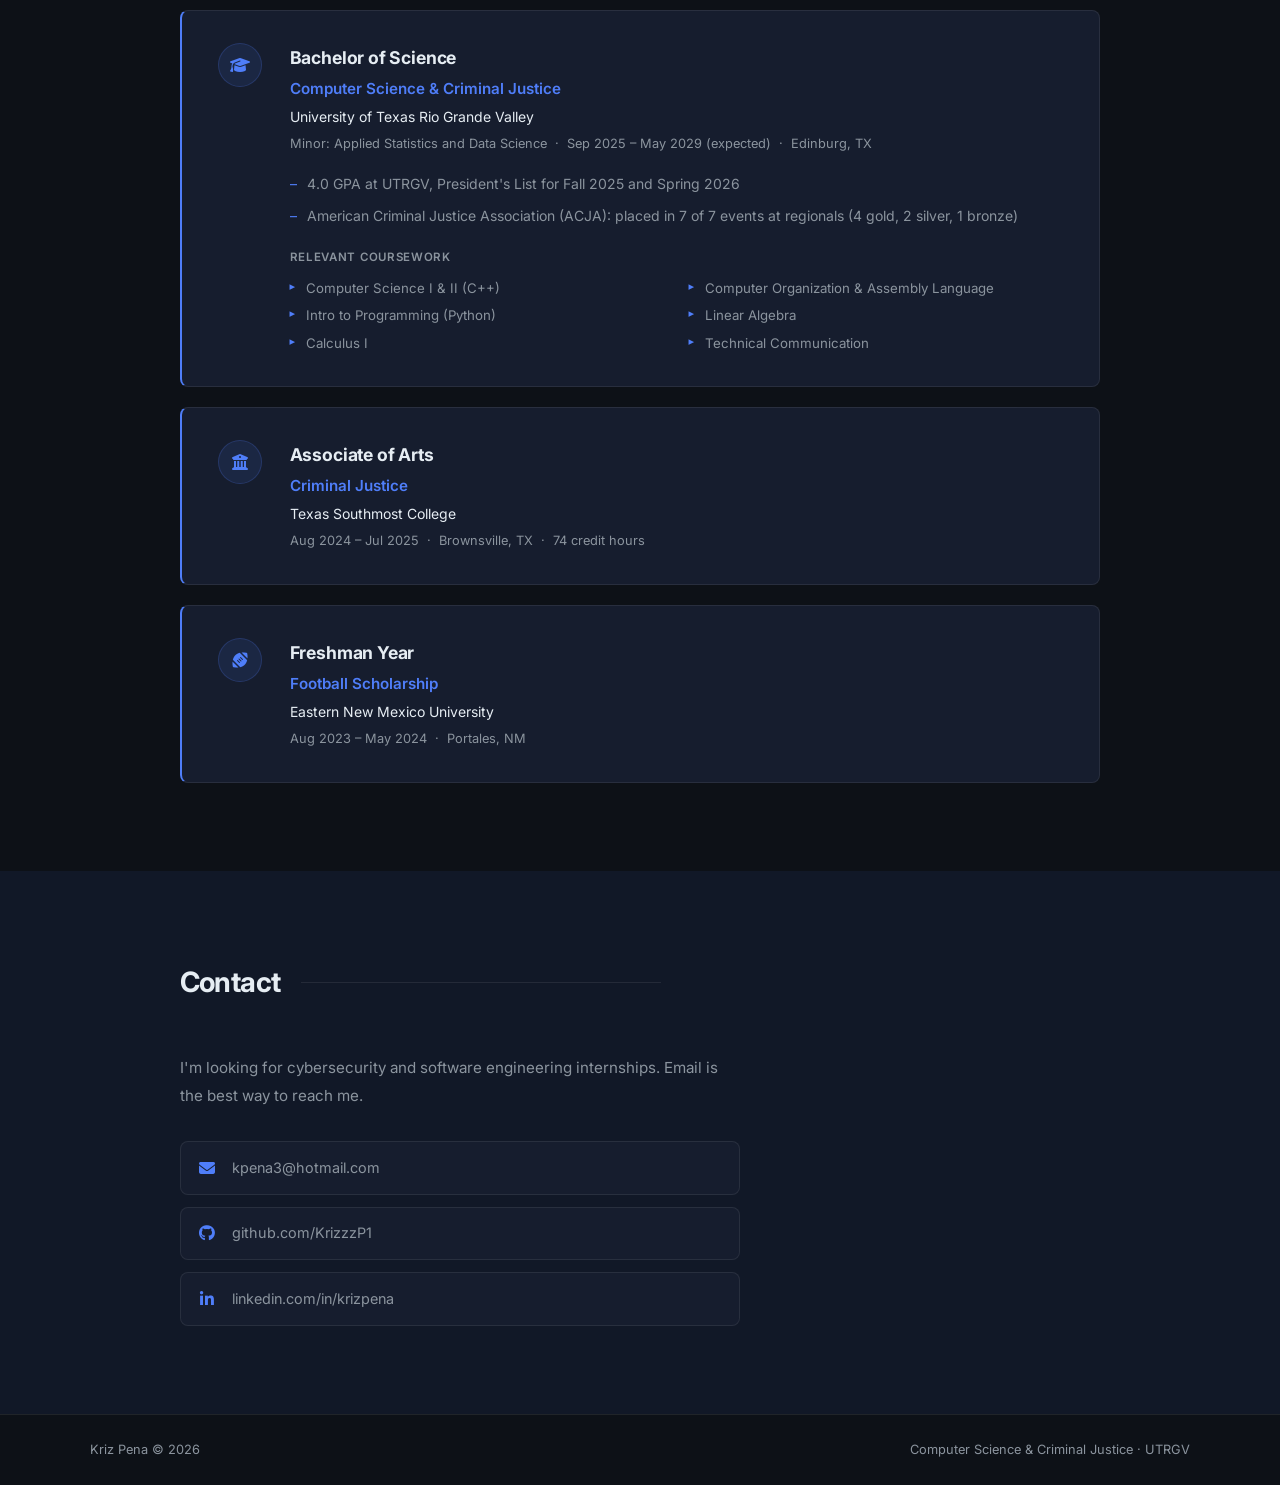
==== commit 8ccefb44: "Fix button contrast, add main landmark and SRI" ====
--- a/index.html
+++ b/index.html
@@ -4,7 +4,7 @@
     <meta charset="UTF-8">
     <meta name="viewport" content="width=device-width, initial-scale=1.0">
     <title>Kriz Pena — Information Security &amp; Computer Science</title>
-    <meta name="description" content="Kriz Pena, Information Security Student Analyst at UTRGV's Regional Security Operations Center. Computer Science and Criminal Justice double major with a minor in Applied Statistics and Data Science.">
+    <meta name="description" content="Kriz Pena, Information Security Student Analyst at UTRGV's Regional Security Operations Center, double majoring in Computer Science and Criminal Justice.">
     <link rel="canonical" href="https://krizzzp1.github.io/Portfolio/">
 
     <!-- Link previews (LinkedIn, Discord, texts) -->
@@ -23,7 +23,7 @@
     <link rel="apple-touch-icon" href="apple-touch-icon.png">
 
     <link rel="stylesheet" href="styles.css">
-    <link rel="stylesheet" href="https://cdnjs.cloudflare.com/ajax/libs/font-awesome/6.4.0/css/all.min.css">
+    <link rel="stylesheet" href="https://cdnjs.cloudflare.com/ajax/libs/font-awesome/6.4.0/css/all.min.css" integrity="sha512-iecdLmaskl7CVkqkXNQ/ZH/XLlvWZOJyj7Yy7tcenmpD1ypASozpmT/E0iPtmFIB46ZmdtAc9eNBvH0H/ZpiBw==" crossorigin="anonymous" referrerpolicy="no-referrer">
     <link rel="preconnect" href="https://fonts.googleapis.com">
     <link rel="preconnect" href="https://fonts.gstatic.com" crossorigin>
     <link href="https://fonts.googleapis.com/css2?family=Inter:wght@300;400;500;600;700&display=swap" rel="stylesheet">
@@ -45,6 +45,8 @@
             <a href="#contact">Contact</a>
         </nav>
     </header>
+
+    <main>
 
     <!-- Hero -->
     <section id="hero">
@@ -416,6 +418,8 @@
         </div>
     </section>
 
+    </main>
+
     <!-- Footer -->
     <footer>
         <span>Kriz Pena &copy; <span id="year"></span></span>
--- a/styles.css
+++ b/styles.css
@@ -48,14 +48,15 @@
     transition: var(--trans);
     border: 1.5px solid transparent;
 }
+/* Darker than --accent so the white text passes WCAG AA contrast (5:1) */
 .btn-primary {
-    background: var(--accent);
+    background: #3366e6;
     color: #fff;
-    border-color: var(--accent);
+    border-color: #3366e6;
 }
 .btn-primary:hover {
-    background: #6b91fb;
-    border-color: #6b91fb;
+    background: #2c5fdb;
+    border-color: #2c5fdb;
     transform: translateY(-2px);
 }
 .btn-outline {
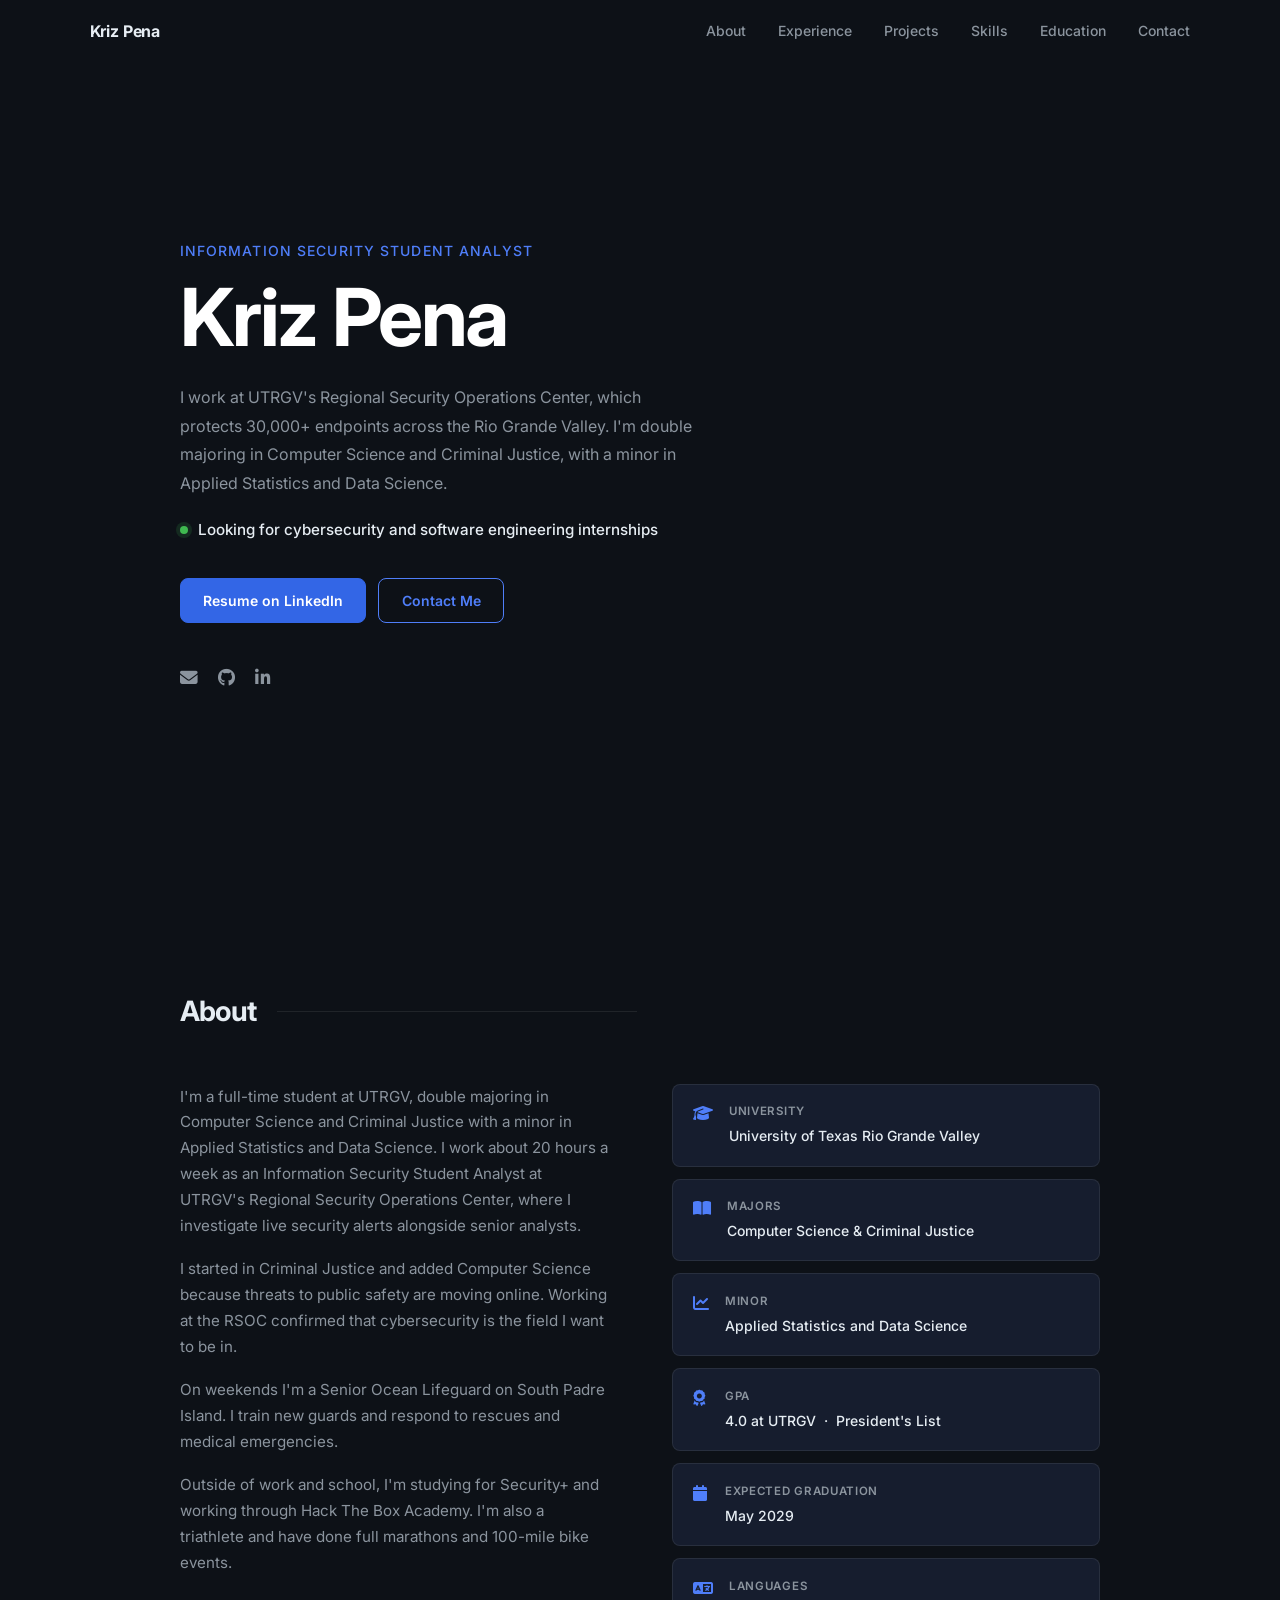
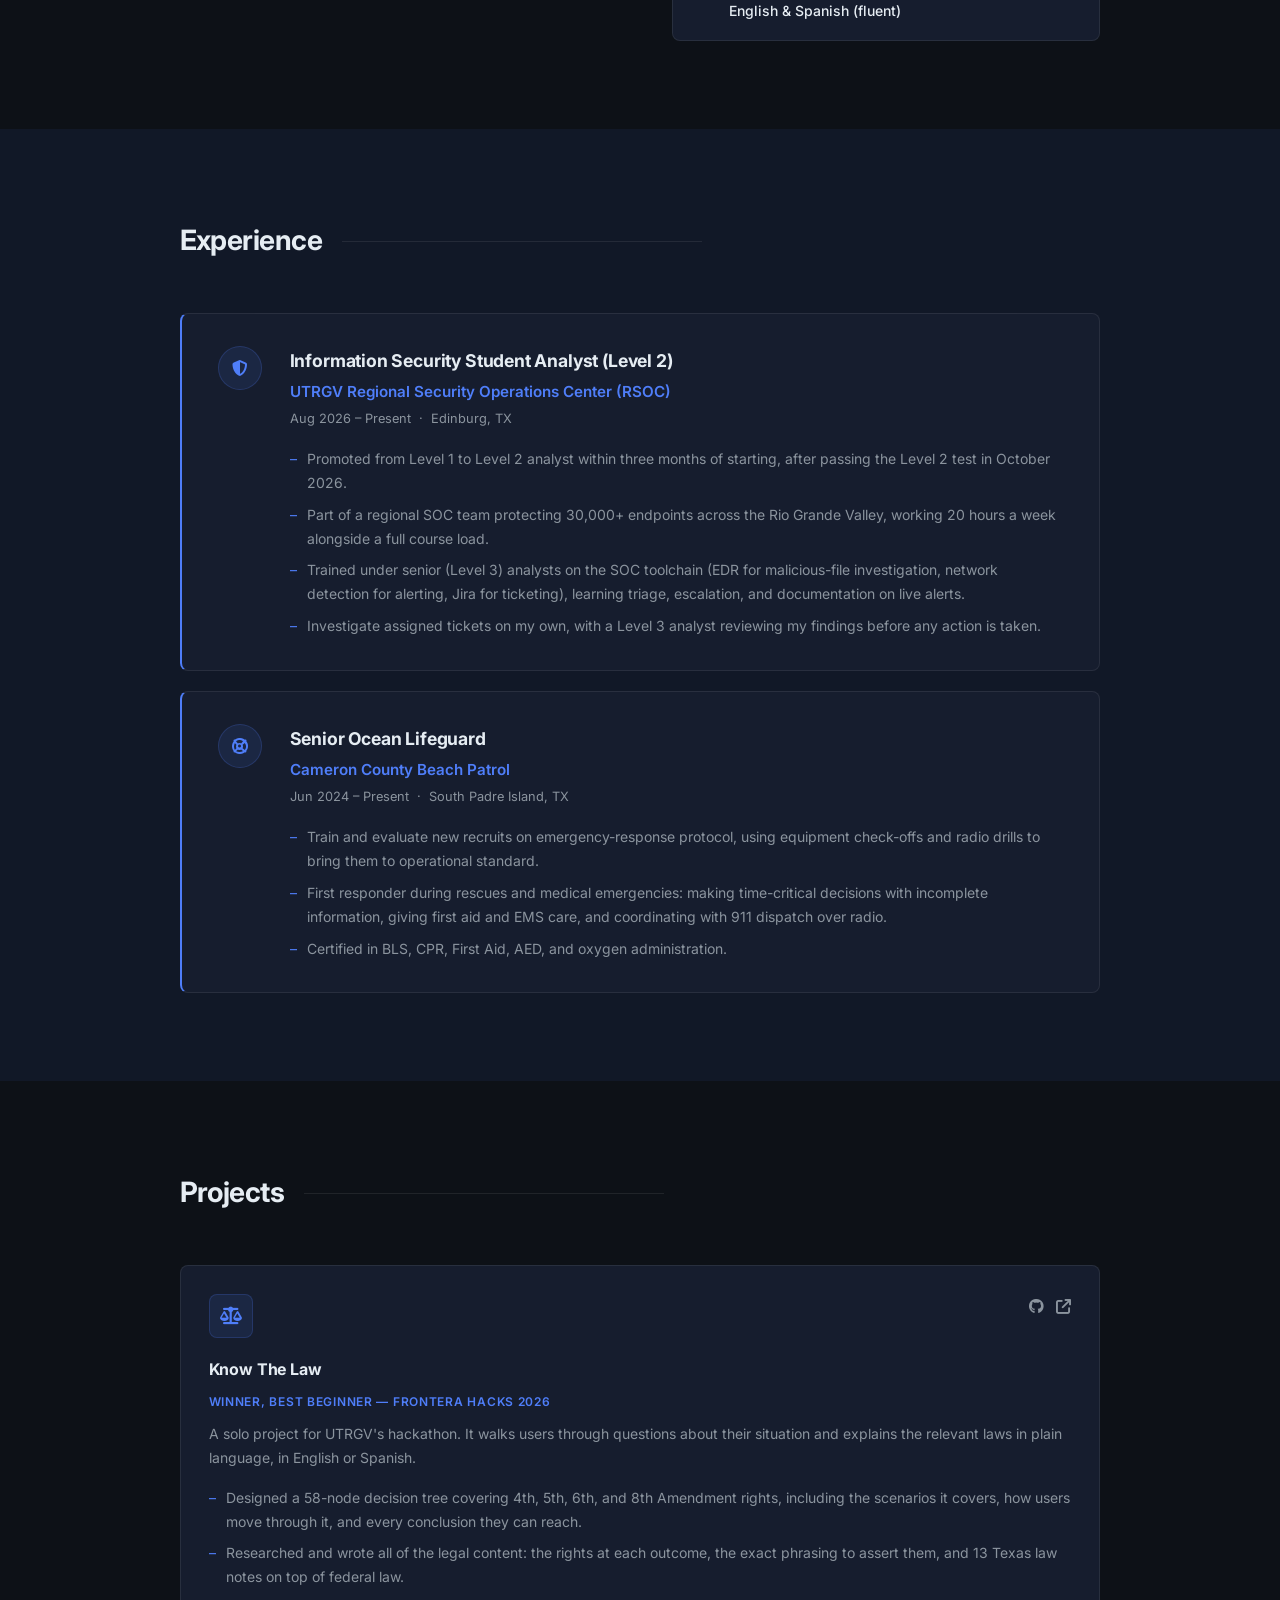
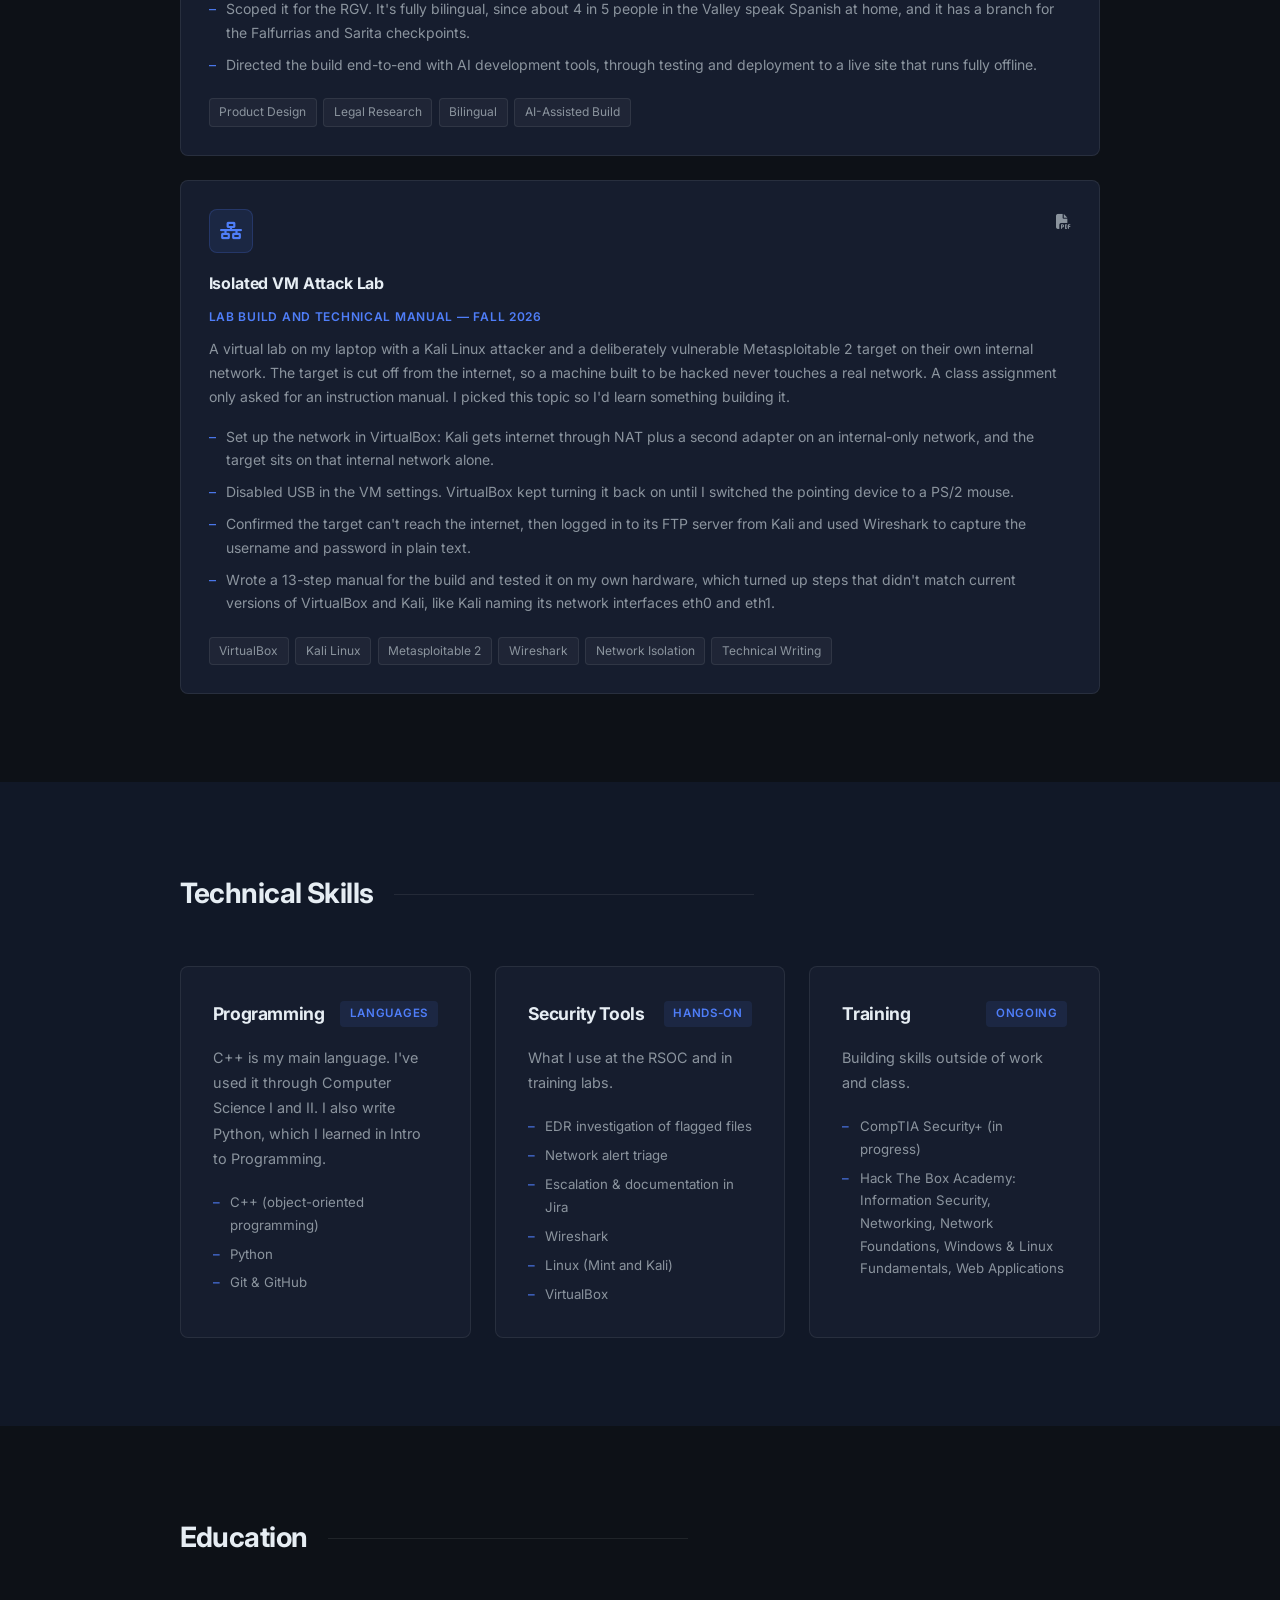
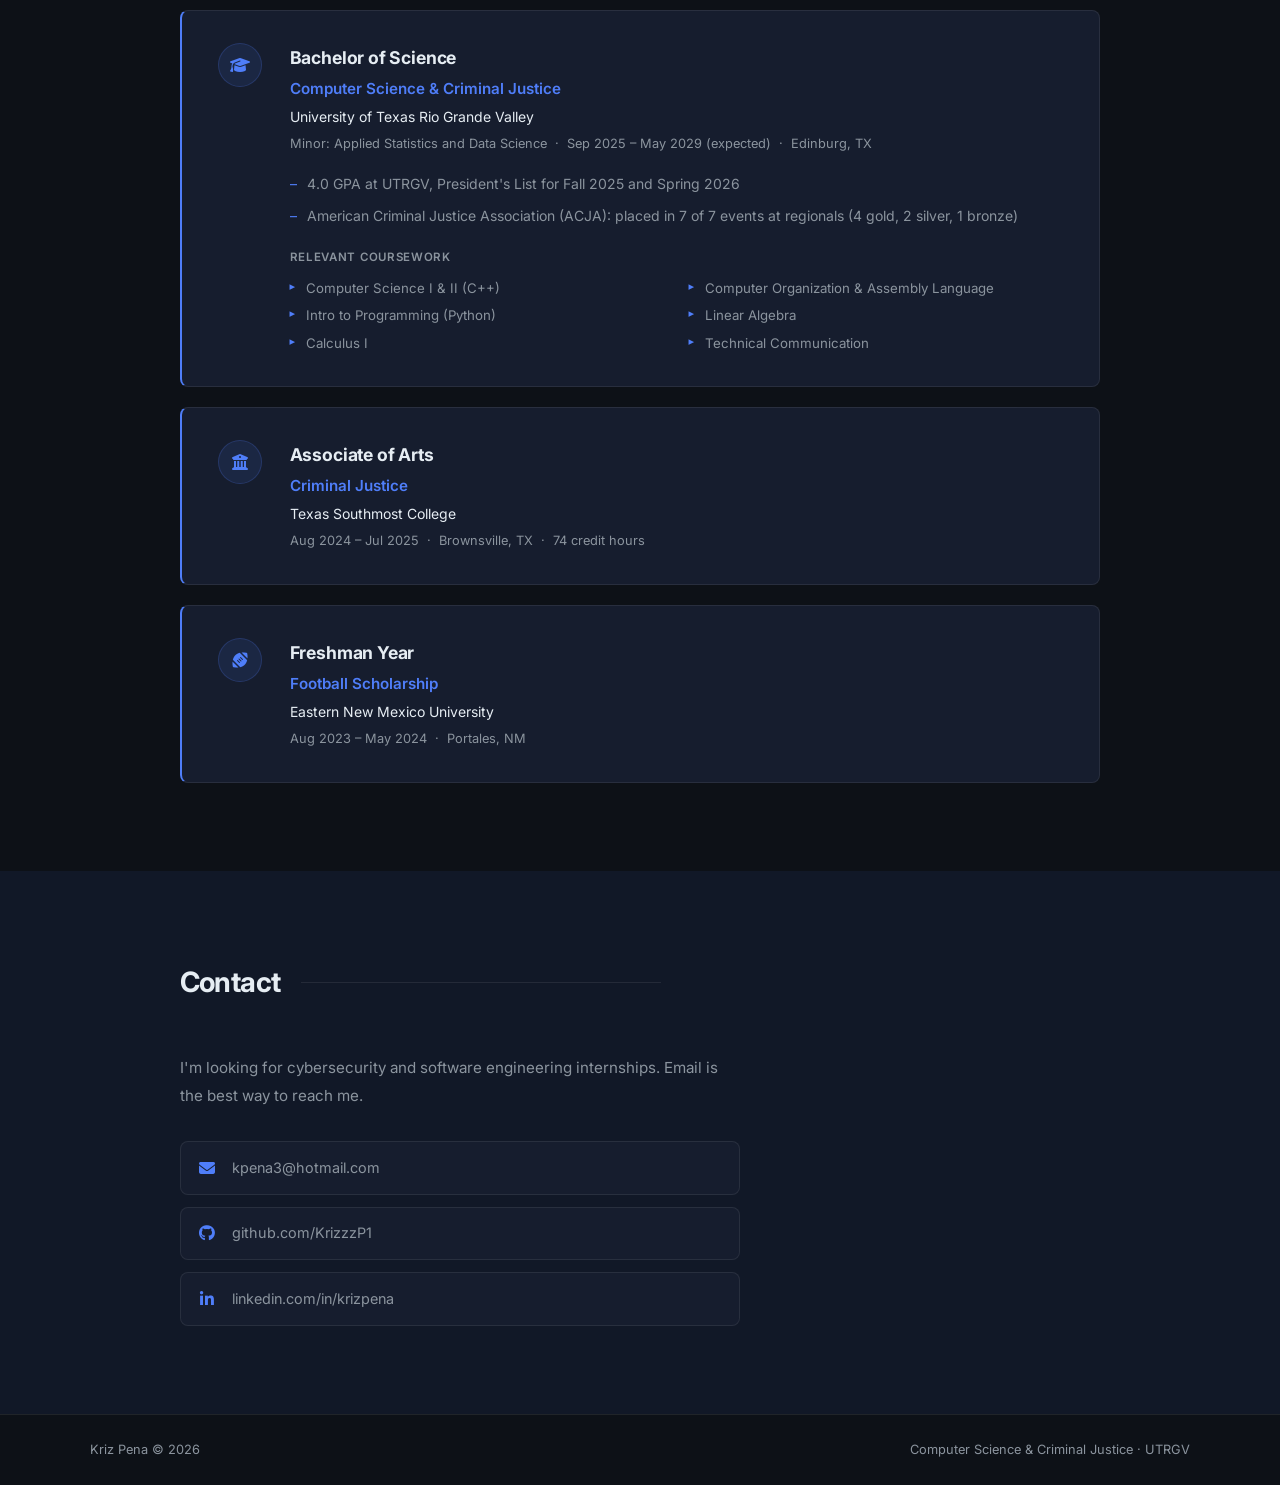
==== commit bff60a4d: "Add VM lab manual PDF and link it" ====
--- a/index.html
+++ b/index.html
@@ -242,6 +242,11 @@
             <article class="project-card featured">
                 <div class="project-top">
                     <div class="project-icon"><i class="fas fa-network-wired"></i></div>
+                    <div class="project-links">
+                        <a href="vm-lab-manual.pdf" title="Read the manual (PDF)" aria-label="VM lab manual (PDF)" target="_blank" rel="noopener" class="project-link">
+                            <i class="fas fa-file-pdf"></i>
+                        </a>
+                    </div>
                 </div>
                 <h3>Isolated VM Attack Lab</h3>
                 <p class="project-category">Lab build and technical manual — Fall 2026</p>
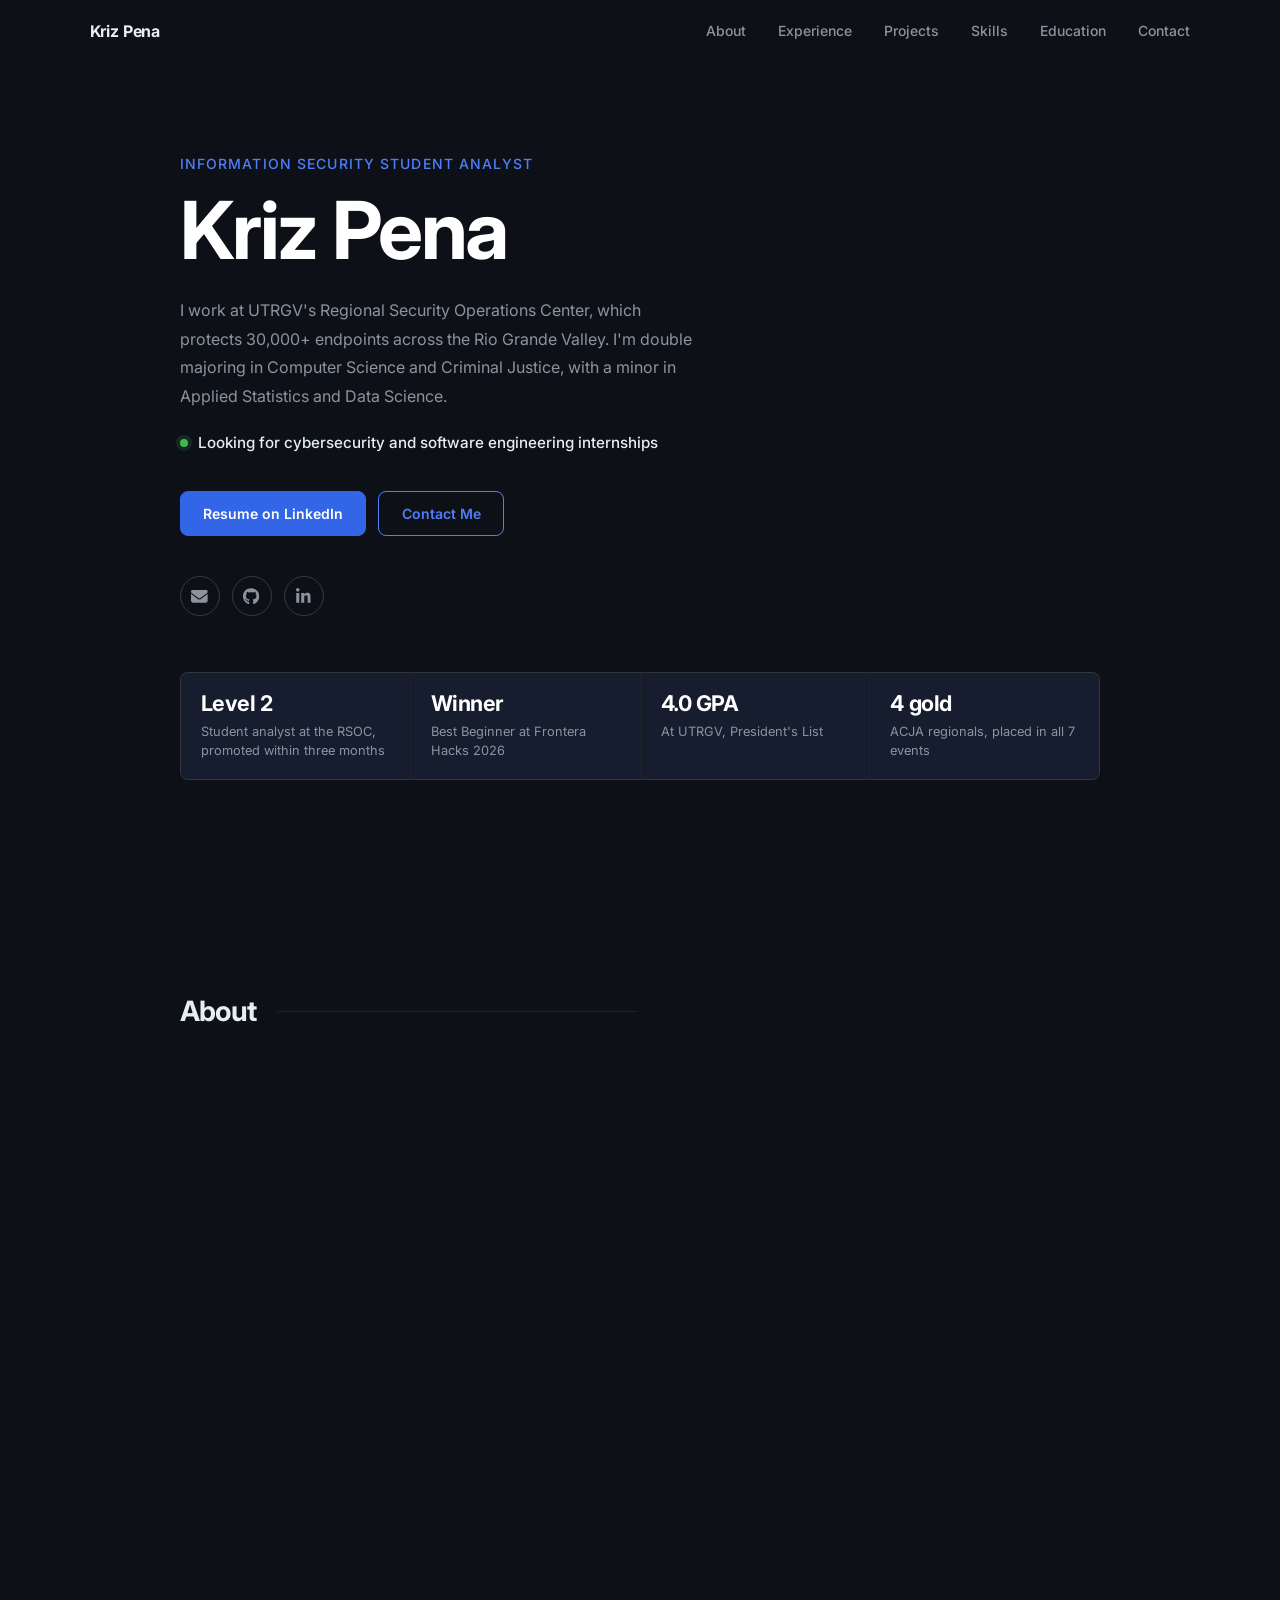
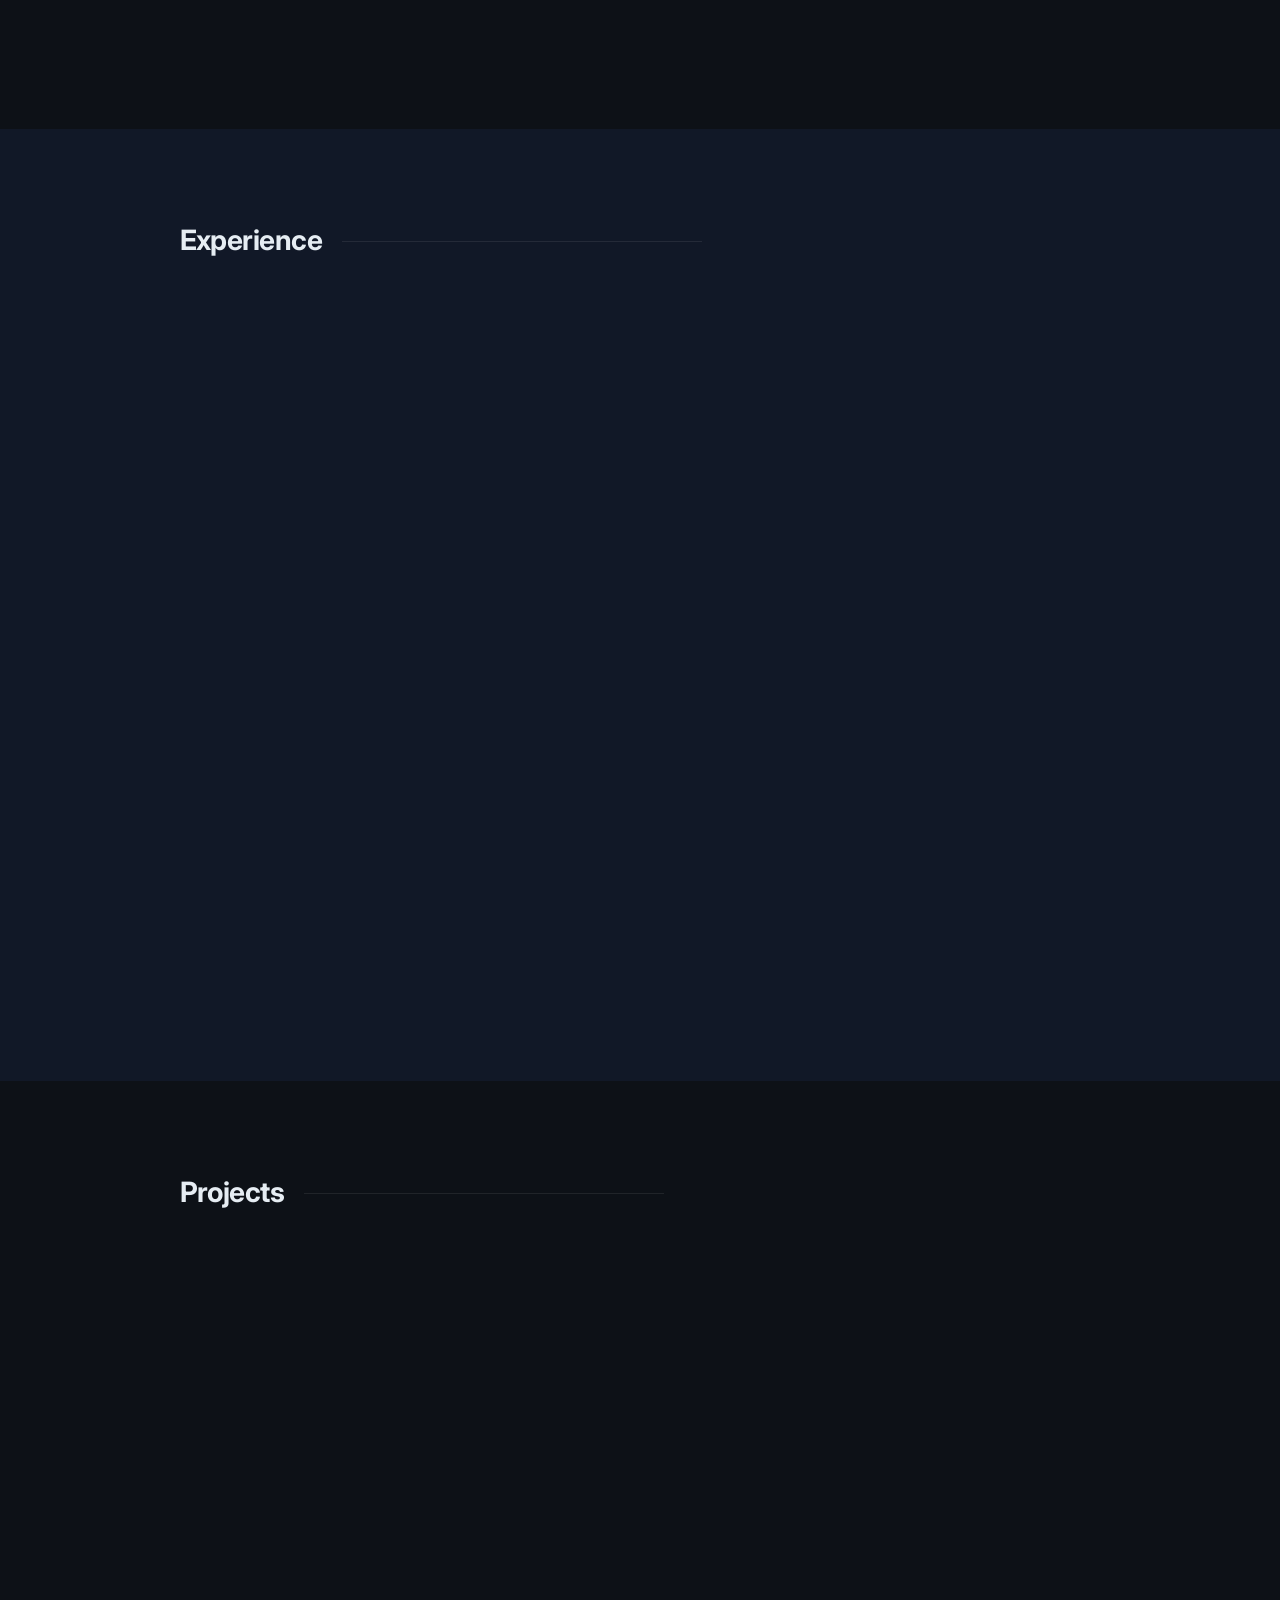
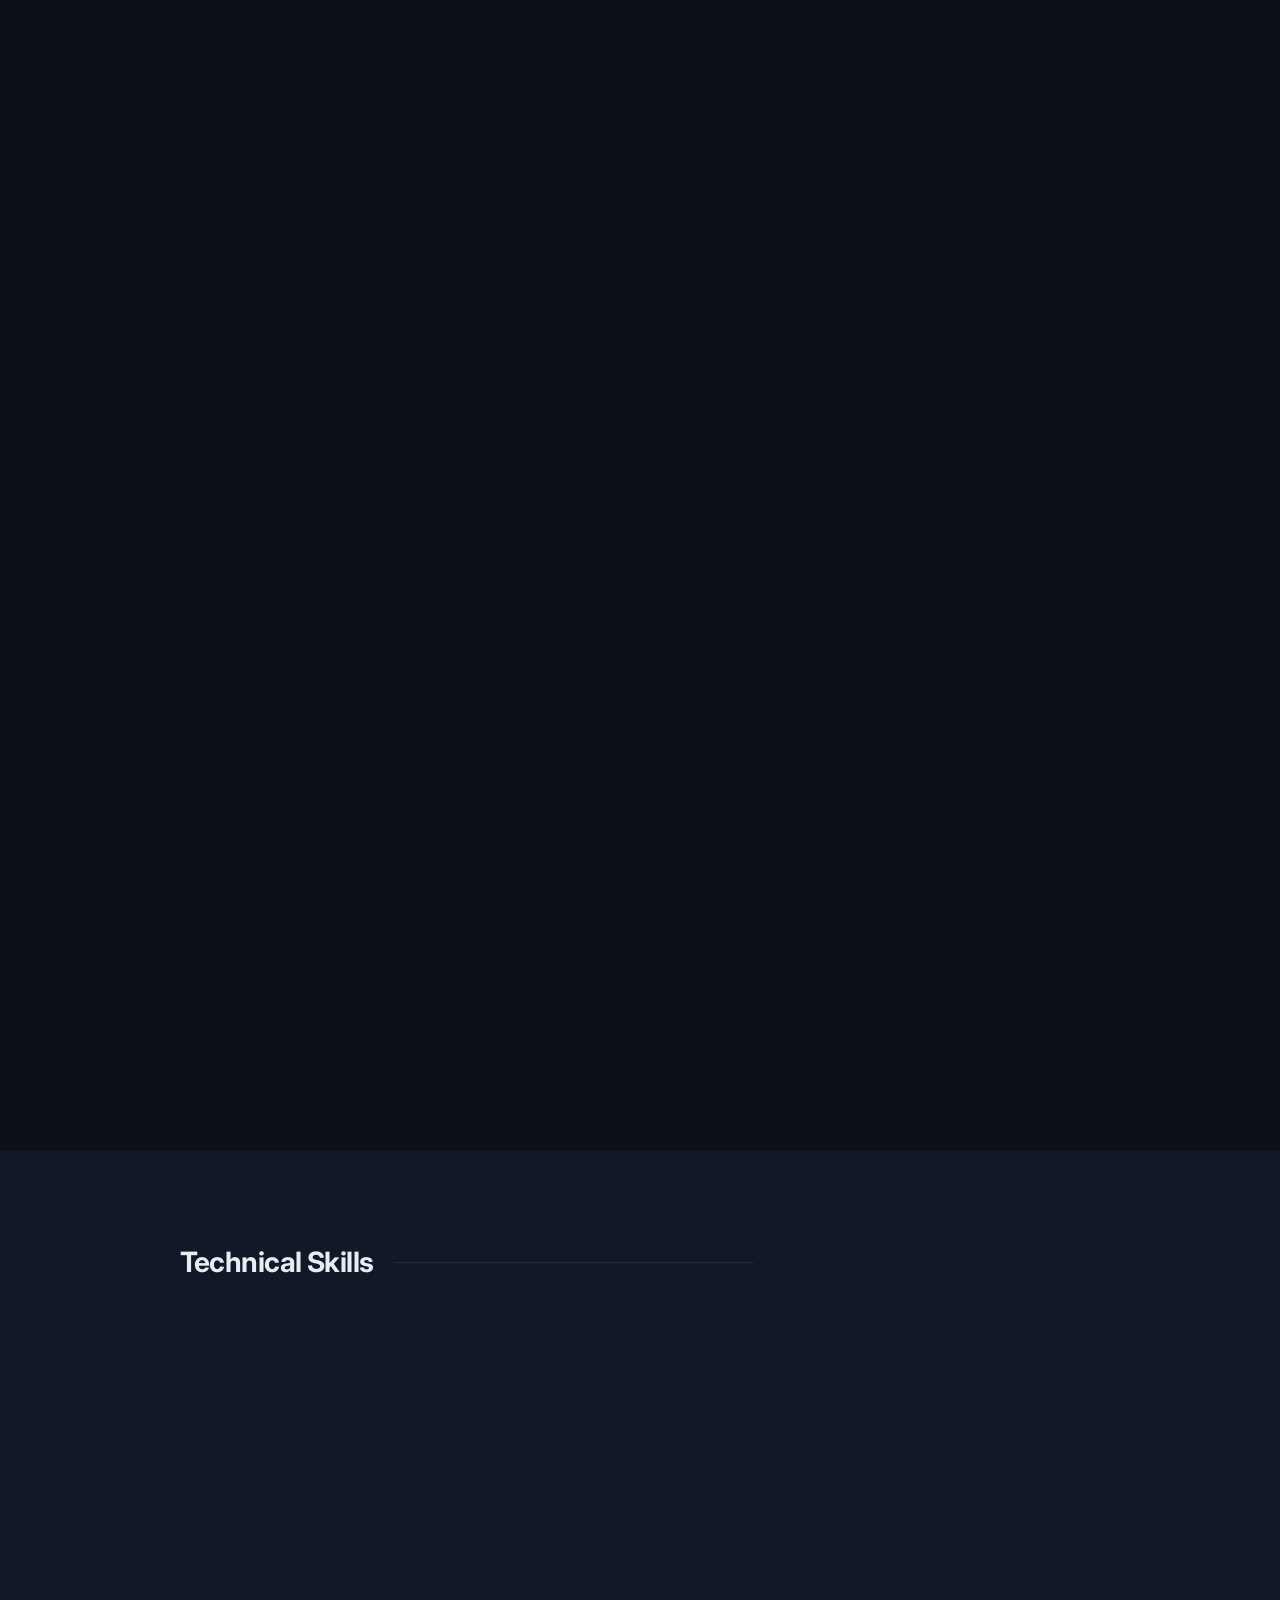
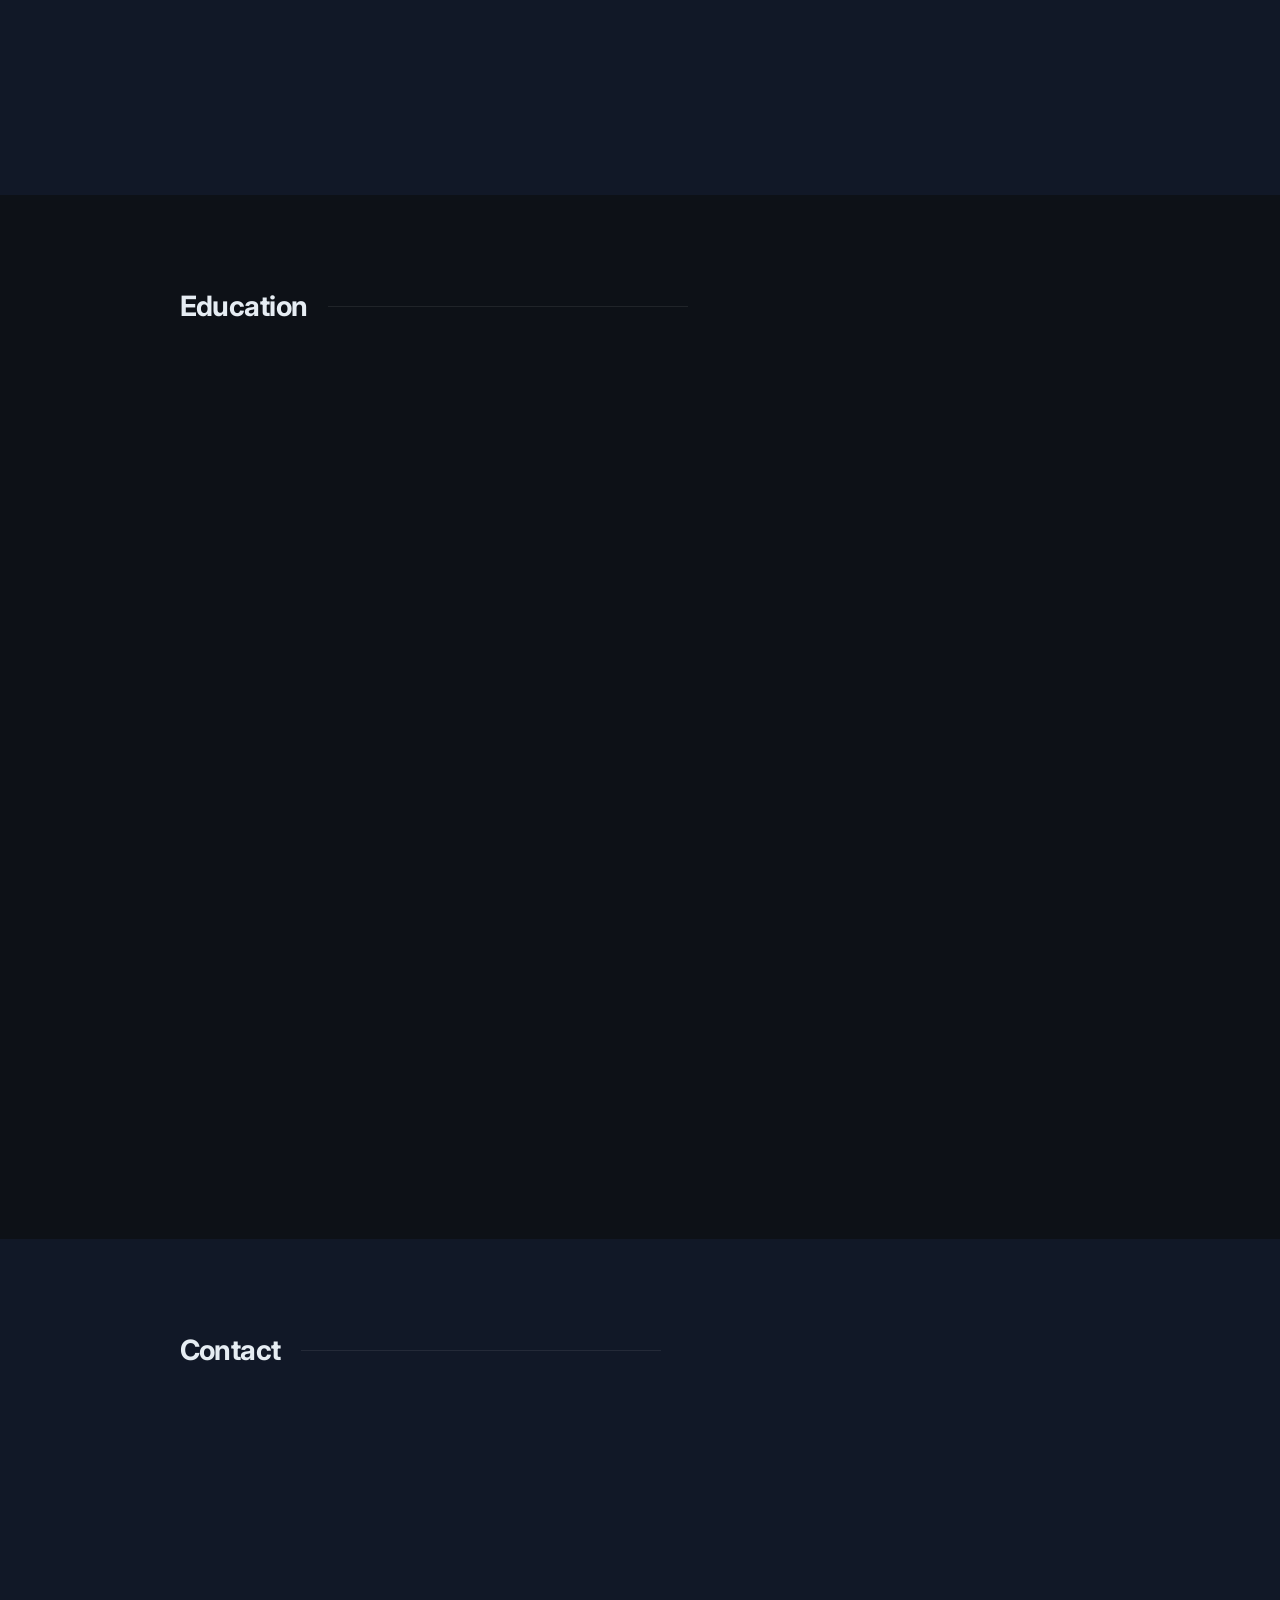
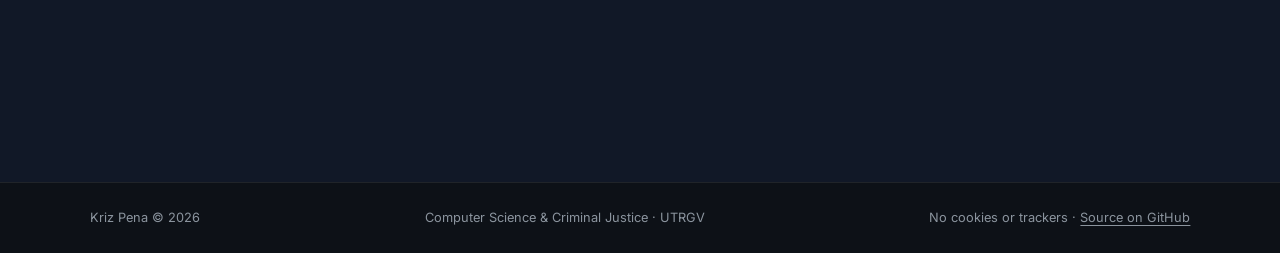
==== commit 133d9abf: "Polish portfolio: project visuals, self-hosted font and icons, accessibility Co-Authored-By: Claude " ====
--- a/index.html
+++ b/index.html
@@ -3,12 +3,19 @@
 <head>
     <meta charset="UTF-8">
     <meta name="viewport" content="width=device-width, initial-scale=1.0">
+    <!-- Only files from this site can load: no CDNs, no trackers -->
+    <meta http-equiv="Content-Security-Policy" content="default-src 'self'; img-src 'self'; style-src 'self'; script-src 'self'; font-src 'self'; connect-src 'none'; object-src 'none'; base-uri 'self'; form-action 'none'">
+    <meta name="color-scheme" content="dark">
+    <meta name="theme-color" content="#0d1117">
     <title>Kriz Pena — Information Security &amp; Computer Science</title>
     <meta name="description" content="Kriz Pena, Information Security Student Analyst at UTRGV's Regional Security Operations Center, double majoring in Computer Science and Criminal Justice.">
+    <meta name="author" content="Kriz Pena">
     <link rel="canonical" href="https://krizzzp1.github.io/Portfolio/">
 
     <!-- Link previews (LinkedIn, Discord, texts) -->
     <meta property="og:type" content="website">
+    <meta property="og:site_name" content="Kriz Pena">
+    <meta property="og:locale" content="en_US">
     <meta property="og:url" content="https://krizzzp1.github.io/Portfolio/">
     <meta property="og:title" content="Kriz Pena — Information Security &amp; Computer Science">
     <meta property="og:description" content="Information Security Student Analyst at UTRGV's Regional Security Operations Center. Computer Science and Criminal Justice double major.">
@@ -22,21 +29,57 @@
     <link rel="icon" type="image/png" sizes="32x32" href="favicon-32.png">
     <link rel="apple-touch-icon" href="apple-touch-icon.png">
 
+    <link rel="preload" href="fonts/inter-latin-opsz-normal.woff2" as="font" type="font/woff2" crossorigin>
     <link rel="stylesheet" href="styles.css">
-    <link rel="stylesheet" href="https://cdnjs.cloudflare.com/ajax/libs/font-awesome/6.4.0/css/all.min.css" integrity="sha512-iecdLmaskl7CVkqkXNQ/ZH/XLlvWZOJyj7Yy7tcenmpD1ypASozpmT/E0iPtmFIB46ZmdtAc9eNBvH0H/ZpiBw==" crossorigin="anonymous" referrerpolicy="no-referrer">
-    <link rel="preconnect" href="https://fonts.googleapis.com">
-    <link rel="preconnect" href="https://fonts.gstatic.com" crossorigin>
-    <link href="https://fonts.googleapis.com/css2?family=Inter:wght@300;400;500;600;700&display=swap" rel="stylesheet">
+    <script src="script.js" defer></script>
+
+    <!-- Tells search engines who this page is about -->
+    <script type="application/ld+json">
+    {
+        "@context": "https://schema.org",
+        "@type": "Person",
+        "name": "Kriz Pena",
+        "url": "https://krizzzp1.github.io/Portfolio/",
+        "jobTitle": "Information Security Student Analyst",
+        "worksFor": { "@type": "Organization", "name": "UTRGV Regional Security Operations Center" },
+        "affiliation": { "@type": "CollegeOrUniversity", "name": "University of Texas Rio Grande Valley" },
+        "alumniOf": { "@type": "CollegeOrUniversity", "name": "Texas Southmost College" },
+        "knowsLanguage": ["English", "Spanish"],
+        "sameAs": ["https://github.com/KrizzzP1", "https://www.linkedin.com/in/krizpena"]
+    }
+    </script>
 </head>
 <body>
 
+    <a class="skip-link" href="#main">Skip to main content</a>
+    <!-- Icons: Font Awesome Free 6.4.0 by @fontawesome - https://fontawesome.com License - https://fontawesome.com/license/free (Icons: CC BY 4.0) -->
+    <svg class="sprite" aria-hidden="true" focusable="false" xmlns="http://www.w3.org/2000/svg">
+        <symbol id="i-envelope" viewBox="0 0 512 512"><path d="M48 64C21.5 64 0 85.5 0 112c0 15.1 7.1 29.3 19.2 38.4L236.8 313.6c11.4 8.5 27 8.5 38.4 0L492.8 150.4c12.1-9.1 19.2-23.3 19.2-38.4c0-26.5-21.5-48-48-48H48zM0 176V384c0 35.3 28.7 64 64 64H448c35.3 0 64-28.7 64-64V176L294.4 339.2c-22.8 17.1-54 17.1-76.8 0L0 176z"/></symbol>
+        <symbol id="i-github" viewBox="0 0 496 512"><path d="M165.9 397.4c0 2-2.3 3.6-5.2 3.6-3.3.3-5.6-1.3-5.6-3.6 0-2 2.3-3.6 5.2-3.6 3-.3 5.6 1.3 5.6 3.6zm-31.1-4.5c-.7 2 1.3 4.3 4.3 4.9 2.6 1 5.6 0 6.2-2s-1.3-4.3-4.3-5.2c-2.6-.7-5.5.3-6.2 2.3zm44.2-1.7c-2.9.7-4.9 2.6-4.6 4.9.3 2 2.9 3.3 5.9 2.6 2.9-.7 4.9-2.6 4.6-4.6-.3-1.9-3-3.2-5.9-2.9zM244.8 8C106.1 8 0 113.3 0 252c0 110.9 69.8 205.8 169.5 239.2 12.8 2.3 17.3-5.6 17.3-12.1 0-6.2-.3-40.4-.3-61.4 0 0-70 15-84.7-29.8 0 0-11.4-29.1-27.8-36.6 0 0-22.9-15.7 1.6-15.4 0 0 24.9 2 38.6 25.8 21.9 38.6 58.6 27.5 72.9 20.9 2.3-16 8.8-27.1 16-33.7-55.9-6.2-112.3-14.3-112.3-110.5 0-27.5 7.6-41.3 23.6-58.9-2.6-6.5-11.1-33.3 2.6-67.9 20.9-6.5 69 27 69 27 20-5.6 41.5-8.5 62.8-8.5s42.8 2.9 62.8 8.5c0 0 48.1-33.6 69-27 13.7 34.7 5.2 61.4 2.6 67.9 16 17.7 25.8 31.5 25.8 58.9 0 96.5-58.9 104.2-114.8 110.5 9.2 7.9 17 22.9 17 46.4 0 33.7-.3 75.4-.3 83.6 0 6.5 4.6 14.4 17.3 12.1C428.2 457.8 496 362.9 496 252 496 113.3 383.5 8 244.8 8zM97.2 352.9c-1.3 1-1 3.3.7 5.2 1.6 1.6 3.9 2.3 5.2 1 1.3-1 1-3.3-.7-5.2-1.6-1.6-3.9-2.3-5.2-1zm-10.8-8.1c-.7 1.3.3 2.9 2.3 3.9 1.6 1 3.6.7 4.3-.7.7-1.3-.3-2.9-2.3-3.9-2-.6-3.6-.3-4.3.7zm32.4 35.6c-1.6 1.3-1 4.3 1.3 6.2 2.3 2.3 5.2 2.6 6.5 1 1.3-1.3.7-4.3-1.3-6.2-2.2-2.3-5.2-2.6-6.5-1zm-11.4-14.7c-1.6 1-1.6 3.6 0 5.9 1.6 2.3 4.3 3.3 5.6 2.3 1.6-1.3 1.6-3.9 0-6.2-1.4-2.3-4-3.3-5.6-2z"/></symbol>
+        <symbol id="i-linkedin-in" viewBox="0 0 448 512"><path d="M100.28 448H7.4V148.9h92.88zM53.79 108.1C24.09 108.1 0 83.5 0 53.8a53.79 53.79 0 0 1 107.58 0c0 29.7-24.1 54.3-53.79 54.3zM447.9 448h-92.68V302.4c0-34.7-.7-79.2-48.29-79.2-48.29 0-55.69 37.7-55.69 76.7V448h-92.78V148.9h89.08v40.8h1.3c12.4-23.5 42.69-48.3 87.88-48.3 94 0 111.28 61.9 111.28 142.3V448z"/></symbol>
+        <symbol id="i-graduation-cap" viewBox="0 0 640 512"><path d="M320 32c-8.1 0-16.1 1.4-23.7 4.1L15.8 137.4C6.3 140.9 0 149.9 0 160s6.3 19.1 15.8 22.6l57.9 20.9C57.3 229.3 48 259.8 48 291.9v28.1c0 28.4-10.8 57.7-22.3 80.8c-6.5 13-13.9 25.8-22.5 37.6C0 442.7-.9 448.3 .9 453.4s6 8.9 11.2 10.2l64 16c4.2 1.1 8.7 .3 12.4-2s6.3-6.1 7.1-10.4c8.6-42.8 4.3-81.2-2.1-108.7C90.3 344.3 86 329.8 80 316.5V291.9c0-30.2 10.2-58.7 27.9-81.5c12.9-15.5 29.6-28 49.2-35.7l157-61.7c8.2-3.2 17.5 .8 20.7 9s-.8 17.5-9 20.7l-157 61.7c-12.4 4.9-23.3 12.4-32.2 21.6l159.6 57.6c7.6 2.7 15.6 4.1 23.7 4.1s16.1-1.4 23.7-4.1L624.2 182.6c9.5-3.4 15.8-12.5 15.8-22.6s-6.3-19.1-15.8-22.6L343.7 36.1C336.1 33.4 328.1 32 320 32zM128 408c0 35.3 86 72 192 72s192-36.7 192-72L496.7 262.6 354.5 314c-11.1 4-22.8 6-34.5 6s-23.5-2-34.5-6L143.3 262.6 128 408z"/></symbol>
+        <symbol id="i-book-open" viewBox="0 0 576 512"><path d="M249.6 471.5c10.8 3.8 22.4-4.1 22.4-15.5V78.6c0-4.2-1.6-8.4-5-11C247.4 52 202.4 32 144 32C93.5 32 46.3 45.3 18.1 56.1C6.8 60.5 0 71.7 0 83.8V454.1c0 11.9 12.8 20.2 24.1 16.5C55.6 460.1 105.5 448 144 448c33.9 0 79 14 105.6 23.5zm76.8 0C353 462 398.1 448 432 448c38.5 0 88.4 12.1 119.9 22.6c11.3 3.8 24.1-4.6 24.1-16.5V83.8c0-12.1-6.8-23.3-18.1-27.6C529.7 45.3 482.5 32 432 32c-58.4 0-103.4 20-123 35.6c-3.3 2.6-5 6.8-5 11V456c0 11.4 11.7 19.3 22.4 15.5z"/></symbol>
+        <symbol id="i-chart-line" viewBox="0 0 512 512"><path d="M64 64c0-17.7-14.3-32-32-32S0 46.3 0 64V400c0 44.2 35.8 80 80 80H480c17.7 0 32-14.3 32-32s-14.3-32-32-32H80c-8.8 0-16-7.2-16-16V64zm406.6 86.6c12.5-12.5 12.5-32.8 0-45.3s-32.8-12.5-45.3 0L320 210.7l-57.4-57.4c-12.5-12.5-32.8-12.5-45.3 0l-112 112c-12.5 12.5-12.5 32.8 0 45.3s32.8 12.5 45.3 0L240 221.3l57.4 57.4c12.5 12.5 32.8 12.5 45.3 0l128-128z"/></symbol>
+        <symbol id="i-award" viewBox="0 0 384 512"><path d="M173.8 5.5c11-7.3 25.4-7.3 36.4 0L228 17.2c6 3.9 13 5.8 20.1 5.4l21.3-1.3c13.2-.8 25.6 6.4 31.5 18.2l9.6 19.1c3.2 6.4 8.4 11.5 14.7 14.7L344.5 83c11.8 5.9 19 18.3 18.2 31.5l-1.3 21.3c-.4 7.1 1.5 14.2 5.4 20.1l11.8 17.8c7.3 11 7.3 25.4 0 36.4L366.8 228c-3.9 6-5.8 13-5.4 20.1l1.3 21.3c.8 13.2-6.4 25.6-18.2 31.5l-19.1 9.6c-6.4 3.2-11.5 8.4-14.7 14.7L301 344.5c-5.9 11.8-18.3 19-31.5 18.2l-21.3-1.3c-7.1-.4-14.2 1.5-20.1 5.4l-17.8 11.8c-11 7.3-25.4 7.3-36.4 0L156 366.8c-6-3.9-13-5.8-20.1-5.4l-21.3 1.3c-13.2 .8-25.6-6.4-31.5-18.2l-9.6-19.1c-3.2-6.4-8.4-11.5-14.7-14.7L39.5 301c-11.8-5.9-19-18.3-18.2-31.5l1.3-21.3c.4-7.1-1.5-14.2-5.4-20.1L5.5 210.2c-7.3-11-7.3-25.4 0-36.4L17.2 156c3.9-6 5.8-13 5.4-20.1l-1.3-21.3c-.8-13.2 6.4-25.6 18.2-31.5l19.1-9.6C65 70.2 70.2 65 73.4 58.6L83 39.5c5.9-11.8 18.3-19 31.5-18.2l21.3 1.3c7.1 .4 14.2-1.5 20.1-5.4L173.8 5.5zM272 192a80 80 0 1 0 -160 0 80 80 0 1 0 160 0zM1.3 441.8L44.4 339.3c.2 .1 .3 .2 .4 .4l9.6 19.1c11.7 23.2 36 37.3 62 35.8l21.3-1.3c.2 0 .5 0 .7 .2l17.8 11.8c5.1 3.3 10.5 5.9 16.1 7.7l-37.6 89.3c-2.3 5.5-7.4 9.2-13.3 9.7s-11.6-2.2-14.8-7.2L74.4 455.5l-56.1 8.3c-5.7 .8-11.4-1.5-15-6s-4.3-10.7-2.1-16zm248 60.4L211.7 413c5.6-1.8 11-4.3 16.1-7.7l17.8-11.8c.2-.1 .4-.2 .7-.2l21.3 1.3c26 1.5 50.3-12.6 62-35.8l9.6-19.1c.1-.2 .2-.3 .4-.4l43.2 102.5c2.2 5.3 1.4 11.4-2.1 16s-9.3 6.9-15 6l-56.1-8.3-32.2 49.2c-3.2 5-8.9 7.7-14.8 7.2s-11-4.3-13.3-9.7z"/></symbol>
+        <symbol id="i-calendar" viewBox="0 0 448 512"><path d="M96 32V64H48C21.5 64 0 85.5 0 112v48H448V112c0-26.5-21.5-48-48-48H352V32c0-17.7-14.3-32-32-32s-32 14.3-32 32V64H160V32c0-17.7-14.3-32-32-32S96 14.3 96 32zM448 192H0V464c0 26.5 21.5 48 48 48H400c26.5 0 48-21.5 48-48V192z"/></symbol>
+        <symbol id="i-language" viewBox="0 0 640 512"><path d="M0 128C0 92.7 28.7 64 64 64H256h48 16H576c35.3 0 64 28.7 64 64V384c0 35.3-28.7 64-64 64H320 304 256 64c-35.3 0-64-28.7-64-64V128zm320 0V384H576V128H320zM178.3 175.9c-3.2-7.2-10.4-11.9-18.3-11.9s-15.1 4.7-18.3 11.9l-64 144c-4.5 10.1 .1 21.9 10.2 26.4s21.9-.1 26.4-10.2l8.9-20.1h73.6l8.9 20.1c4.5 10.1 16.3 14.6 26.4 10.2s14.6-16.3 10.2-26.4l-64-144zM160 233.2L179 276H141l19-42.8zM448 164c11 0 20 9 20 20v4h44 16c11 0 20 9 20 20s-9 20-20 20h-2l-1.6 4.5c-8.9 24.4-22.4 46.6-39.6 65.4c.9 .6 1.8 1.1 2.7 1.6l18.9 11.3c9.5 5.7 12.5 18 6.9 27.4s-18 12.5-27.4 6.9l-18.9-11.3c-4.5-2.7-8.8-5.5-13.1-8.5c-10.6 7.5-21.9 14-34 19.4l-3.6 1.6c-10.1 4.5-21.9-.1-26.4-10.2s.1-21.9 10.2-26.4l3.6-1.6c6.4-2.9 12.6-6.1 18.5-9.8l-12.2-12.2c-7.8-7.8-7.8-20.5 0-28.3s20.5-7.8 28.3 0l14.6 14.6 .5 .5c12.4-13.1 22.5-28.3 29.8-45H448 376c-11 0-20-9-20-20s9-20 20-20h52v-4c0-11 9-20 20-20z"/></symbol>
+        <symbol id="i-shield-halved" viewBox="0 0 512 512"><path d="M256 0c4.6 0 9.2 1 13.4 2.9L457.7 82.8c22 9.3 38.4 31 38.3 57.2c-.5 99.2-41.3 280.7-213.6 363.2c-16.7 8-36.1 8-52.8 0C57.3 420.7 16.5 239.2 16 140c-.1-26.2 16.3-47.9 38.3-57.2L242.7 2.9C246.8 1 251.4 0 256 0zm0 66.8V444.8C394 378 431.1 230.1 432 141.4L256 66.8l0 0z"/></symbol>
+        <symbol id="i-life-ring" viewBox="0 0 512 512"><path d="M367.2 412.5C335.9 434.9 297.5 448 256 448s-79.9-13.1-111.2-35.5l58-58c15.8 8.6 34 13.5 53.3 13.5s37.4-4.9 53.3-13.5l58 58zm90.7 .8c33.8-43.4 54-98 54-157.3s-20.2-113.9-54-157.3c9-12.5 7.9-30.1-3.4-41.3S425.8 45 413.3 54C369.9 20.2 315.3 0 256 0S142.1 20.2 98.7 54c-12.5-9-30.1-7.9-41.3 3.4S45 86.2 54 98.7C20.2 142.1 0 196.7 0 256s20.2 113.9 54 157.3c-9 12.5-7.9 30.1 3.4 41.3S86.2 467 98.7 458c43.4 33.8 98 54 157.3 54s113.9-20.2 157.3-54c12.5 9 30.1 7.9 41.3-3.4s12.4-28.8 3.4-41.3zm-45.5-46.1l-58-58c8.6-15.8 13.5-34 13.5-53.3s-4.9-37.4-13.5-53.3l58-58C434.9 176.1 448 214.5 448 256s-13.1 79.9-35.5 111.2zM367.2 99.5l-58 58c-15.8-8.6-34-13.5-53.3-13.5s-37.4 4.9-53.3 13.5l-58-58C176.1 77.1 214.5 64 256 64s79.9 13.1 111.2 35.5zM157.5 309.3l-58 58C77.1 335.9 64 297.5 64 256s13.1-79.9 35.5-111.2l58 58c-8.6 15.8-13.5 34-13.5 53.3s4.9 37.4 13.5 53.3zM208 256a48 48 0 1 1 96 0 48 48 0 1 1 -96 0z"/></symbol>
+        <symbol id="i-scale-balanced" viewBox="0 0 640 512"><path d="M384 32H512c17.7 0 32 14.3 32 32s-14.3 32-32 32H398.4c-5.2 25.8-22.9 47.1-46.4 57.3V448H512c17.7 0 32 14.3 32 32s-14.3 32-32 32H320 128c-17.7 0-32-14.3-32-32s14.3-32 32-32H288V153.3c-23.5-10.3-41.2-31.6-46.4-57.3H128c-17.7 0-32-14.3-32-32s14.3-32 32-32H256c14.6-19.4 37.8-32 64-32s49.4 12.6 64 32zm55.6 288H584.4L512 195.8 439.6 320zM512 416c-62.9 0-115.2-34-126-78.9c-2.6-11 1-22.3 6.7-32.1l95.2-163.2c5-8.6 14.2-13.8 24.1-13.8s19.1 5.3 24.1 13.8l95.2 163.2c5.7 9.8 9.3 21.1 6.7 32.1C627.2 382 574.9 416 512 416zM126.8 195.8L54.4 320H199.3L126.8 195.8zM.9 337.1c-2.6-11 1-22.3 6.7-32.1l95.2-163.2c5-8.6 14.2-13.8 24.1-13.8s19.1 5.3 24.1 13.8l95.2 163.2c5.7 9.8 9.3 21.1 6.7 32.1C242 382 189.7 416 126.8 416S11.7 382 .9 337.1z"/></symbol>
+        <symbol id="i-arrow-up-right-from-square" viewBox="0 0 512 512"><path d="M320 0c-17.7 0-32 14.3-32 32s14.3 32 32 32h82.7L201.4 265.4c-12.5 12.5-12.5 32.8 0 45.3s32.8 12.5 45.3 0L448 109.3V192c0 17.7 14.3 32 32 32s32-14.3 32-32V32c0-17.7-14.3-32-32-32H320zM80 32C35.8 32 0 67.8 0 112V432c0 44.2 35.8 80 80 80H400c44.2 0 80-35.8 80-80V320c0-17.7-14.3-32-32-32s-32 14.3-32 32V432c0 8.8-7.2 16-16 16H80c-8.8 0-16-7.2-16-16V112c0-8.8 7.2-16 16-16H192c17.7 0 32-14.3 32-32s-14.3-32-32-32H80z"/></symbol>
+        <symbol id="i-network-wired" viewBox="0 0 640 512"><path d="M256 64H384v64H256V64zM240 0c-26.5 0-48 21.5-48 48v96c0 26.5 21.5 48 48 48h48v32H32c-17.7 0-32 14.3-32 32s14.3 32 32 32h96v32H80c-26.5 0-48 21.5-48 48v96c0 26.5 21.5 48 48 48H240c26.5 0 48-21.5 48-48V368c0-26.5-21.5-48-48-48H192V288H448v32H400c-26.5 0-48 21.5-48 48v96c0 26.5 21.5 48 48 48H560c26.5 0 48-21.5 48-48V368c0-26.5-21.5-48-48-48H512V288h96c17.7 0 32-14.3 32-32s-14.3-32-32-32H352V192h48c26.5 0 48-21.5 48-48V48c0-26.5-21.5-48-48-48H240zM96 448V384H224v64H96zm320-64H544v64H416V384z"/></symbol>
+        <symbol id="i-file-pdf" viewBox="0 0 512 512"><path d="M0 64C0 28.7 28.7 0 64 0H224V128c0 17.7 14.3 32 32 32H384V304H176c-35.3 0-64 28.7-64 64V512H64c-35.3 0-64-28.7-64-64V64zm384 64H256V0L384 128zM176 352h32c30.9 0 56 25.1 56 56s-25.1 56-56 56H192v32c0 8.8-7.2 16-16 16s-16-7.2-16-16V448 368c0-8.8 7.2-16 16-16zm32 80c13.3 0 24-10.7 24-24s-10.7-24-24-24H192v48h16zm96-80h32c26.5 0 48 21.5 48 48v64c0 26.5-21.5 48-48 48H304c-8.8 0-16-7.2-16-16V368c0-8.8 7.2-16 16-16zm32 128c8.8 0 16-7.2 16-16V400c0-8.8-7.2-16-16-16H320v96h16zm80-112c0-8.8 7.2-16 16-16h48c8.8 0 16 7.2 16 16s-7.2 16-16 16H448v32h32c8.8 0 16 7.2 16 16s-7.2 16-16 16H448v48c0 8.8-7.2 16-16 16s-16-7.2-16-16V432 368z"/></symbol>
+        <symbol id="i-building-columns" viewBox="0 0 512 512"><path d="M243.4 2.6l-224 96c-14 6-21.8 21-18.7 35.8S16.8 160 32 160v8c0 13.3 10.7 24 24 24H456c13.3 0 24-10.7 24-24v-8c15.2 0 28.3-10.7 31.3-25.6s-4.8-29.9-18.7-35.8l-224-96c-8-3.4-17.2-3.4-25.2 0zM128 224H64V420.3c-.6 .3-1.2 .7-1.8 1.1l-48 32c-11.7 7.8-17 22.4-12.9 35.9S17.9 512 32 512H480c14.1 0 26.5-9.2 30.6-22.7s-1.1-28.1-12.9-35.9l-48-32c-.6-.4-1.2-.7-1.8-1.1V224H384V416H344V224H280V416H232V224H168V416H128V224zM256 64a32 32 0 1 1 0 64 32 32 0 1 1 0-64z"/></symbol>
+        <symbol id="i-football" viewBox="0 0 512 512"><path d="M247.5 25.4c-13.5 3.3-26.4 7.2-38.6 11.7C142.9 61.6 96.7 103.6 66 153.6c-18.3 29.8-30.9 62.3-39.2 95.4L264.5 486.6c13.5-3.3 26.4-7.2 38.6-11.7c66-24.5 112.2-66.5 142.9-116.5c18.3-29.8 30.9-62.3 39.1-95.3L247.5 25.4zM495.2 205.3c6.1-56.8 1.4-112.2-7.7-156.4c-2.7-12.9-13-22.9-26.1-25.1c-58.2-9.7-109.9-12-155.6-7.9L495.2 205.3zM206.1 496L16.8 306.7c-6.1 56.8-1.4 112.2 7.7 156.4c2.7 12.9 13 22.9 26.1 25.1c58.2 9.7 109.9 12 155.6 7.9zm54.6-331.3c6.2-6.2 16.4-6.2 22.6 0l64 64c6.2 6.2 6.2 16.4 0 22.6s-16.4 6.2-22.6 0l-64-64c-6.2-6.2-6.2-16.4 0-22.6zm-48 48c6.2-6.2 16.4-6.2 22.6 0l64 64c6.2 6.2 6.2 16.4 0 22.6s-16.4 6.2-22.6 0l-64-64c-6.2-6.2-6.2-16.4 0-22.6zm-48 48c6.2-6.2 16.4-6.2 22.6 0l64 64c6.2 6.2 6.2 16.4 0 22.6s-16.4 6.2-22.6 0l-64-64c-6.2-6.2-6.2-16.4 0-22.6z"/></symbol>
+        <symbol id="i-chevron-up" viewBox="0 0 512 512"><path d="M233.4 105.4c12.5-12.5 32.8-12.5 45.3 0l192 192c12.5 12.5 12.5 32.8 0 45.3s-32.8 12.5-45.3 0L256 173.3 86.6 342.6c-12.5 12.5-32.8 12.5-45.3 0s-12.5-32.8 0-45.3l192-192z"/></symbol>
+    </svg>
     <!-- Navigation -->
     <header id="navbar">
         <a href="#hero" class="brand">Kriz Pena</a>
-        <button class="menu-btn" aria-label="Toggle navigation" aria-expanded="false">
+        <button class="menu-btn" type="button" aria-label="Menu" aria-expanded="false" aria-controls="nav-links">
             <span></span><span></span><span></span>
         </button>
-        <nav class="nav-links">
+        <nav class="nav-links" id="nav-links" aria-label="Main">
             <a href="#about">About</a>
             <a href="#experience">Experience</a>
             <a href="#projects">Projects</a>
@@ -46,7 +89,7 @@
         </nav>
     </header>
 
-    <main>
+    <main id="main" tabindex="-1">
 
     <!-- Hero -->
     <section id="hero">
@@ -65,16 +108,34 @@
             </div>
             <div class="social-links">
                 <a href="mailto:kpena3@hotmail.com" aria-label="Email">
-                    <i class="fas fa-envelope"></i>
+                    <svg class="icon" viewBox="0 0 512 512" aria-hidden="true" focusable="false"><use href="#i-envelope"/></svg>
                 </a>
                 <a href="https://github.com/KrizzzP1" aria-label="GitHub" target="_blank" rel="noopener">
-                    <i class="fab fa-github"></i>
+                    <svg class="icon" viewBox="0 0 496 512" aria-hidden="true" focusable="false"><use href="#i-github"/></svg>
                 </a>
                 <a href="https://www.linkedin.com/in/krizpena" aria-label="LinkedIn" target="_blank" rel="noopener">
-                    <i class="fab fa-linkedin-in"></i>
+                    <svg class="icon" viewBox="0 0 448 512" aria-hidden="true" focusable="false"><use href="#i-linkedin-in"/></svg>
                 </a>
             </div>
         </div>
+        <ul class="hero-stats" aria-label="Highlights">
+            <li>
+                <span class="stat-value">Level 2</span>
+                <span class="stat-label">Student analyst at the RSOC, promoted within three months</span>
+            </li>
+            <li>
+                <span class="stat-value">Winner</span>
+                <span class="stat-label">Best Beginner at Frontera Hacks 2026</span>
+            </li>
+            <li>
+                <span class="stat-value">4.0 GPA</span>
+                <span class="stat-label">At UTRGV, President's List</span>
+            </li>
+            <li>
+                <span class="stat-value">4 gold</span>
+                <span class="stat-label">ACJA regionals, placed in all 7 events</span>
+            </li>
+        </ul>
     </section>
 
     <!-- About -->
@@ -109,42 +170,42 @@
             </div>
             <div class="about-cards">
                 <div class="about-card">
-                    <i class="fas fa-graduation-cap"></i>
+                    <svg class="icon" viewBox="0 0 640 512" aria-hidden="true" focusable="false"><use href="#i-graduation-cap"/></svg>
                     <div>
                         <span class="card-label">University</span>
                         <span class="card-value">University of Texas Rio Grande Valley</span>
                     </div>
                 </div>
                 <div class="about-card">
-                    <i class="fas fa-book-open"></i>
+                    <svg class="icon" viewBox="0 0 576 512" aria-hidden="true" focusable="false"><use href="#i-book-open"/></svg>
                     <div>
                         <span class="card-label">Majors</span>
                         <span class="card-value">Computer Science &amp; Criminal Justice</span>
                     </div>
                 </div>
                 <div class="about-card">
-                    <i class="fas fa-chart-line"></i>
+                    <svg class="icon" viewBox="0 0 512 512" aria-hidden="true" focusable="false"><use href="#i-chart-line"/></svg>
                     <div>
                         <span class="card-label">Minor</span>
                         <span class="card-value">Applied Statistics and Data Science</span>
                     </div>
                 </div>
                 <div class="about-card">
-                    <i class="fas fa-award"></i>
+                    <svg class="icon" viewBox="0 0 384 512" aria-hidden="true" focusable="false"><use href="#i-award"/></svg>
                     <div>
                         <span class="card-label">GPA</span>
                         <span class="card-value">4.0 at UTRGV &nbsp;·&nbsp; President's List</span>
                     </div>
                 </div>
                 <div class="about-card">
-                    <i class="fas fa-calendar"></i>
+                    <svg class="icon" viewBox="0 0 448 512" aria-hidden="true" focusable="false"><use href="#i-calendar"/></svg>
                     <div>
                         <span class="card-label">Expected Graduation</span>
                         <span class="card-value">May 2029</span>
                     </div>
                 </div>
                 <div class="about-card">
-                    <i class="fas fa-language"></i>
+                    <svg class="icon" viewBox="0 0 640 512" aria-hidden="true" focusable="false"><use href="#i-language"/></svg>
                     <div>
                         <span class="card-label">Languages</span>
                         <span class="card-value">English &amp; Spanish (fluent)</span>
@@ -164,7 +225,7 @@
 
             <article class="edu-card">
                 <div class="edu-left">
-                    <i class="fas fa-shield-halved"></i>
+                    <svg class="icon" viewBox="0 0 512 512" aria-hidden="true" focusable="false"><use href="#i-shield-halved"/></svg>
                 </div>
                 <div class="edu-right">
                     <h3>Information Security Student Analyst (Level 2)</h3>
@@ -181,7 +242,7 @@
 
             <article class="edu-card">
                 <div class="edu-left">
-                    <i class="fas fa-life-ring"></i>
+                    <svg class="icon" viewBox="0 0 512 512" aria-hidden="true" focusable="false"><use href="#i-life-ring"/></svg>
                 </div>
                 <div class="edu-right">
                     <h3>Senior Ocean Lifeguard</h3>
@@ -206,71 +267,105 @@
         </div>
         <div class="projects-grid">
 
-            <article class="project-card featured">
-                <div class="project-top">
-                    <div class="project-icon"><i class="fas fa-scale-balanced"></i></div>
-                    <div class="project-links">
-                        <a href="https://github.com/KrizzzP1/Know-The-Law" title="View repository" aria-label="Know The Law on GitHub" target="_blank" rel="noopener" class="project-link">
-                            <i class="fab fa-github"></i>
-                        </a>
-                        <a href="https://krizzzp1.github.io/Know-The-Law/" title="Live site" aria-label="Know The Law live site" target="_blank" rel="noopener" class="project-link">
-                            <i class="fas fa-arrow-up-right-from-square"></i>
-                        </a>
-                    </div>
-                </div>
-                <h3>Know The Law</h3>
-                <p class="project-category">Winner, Best Beginner — Frontera Hacks 2026</p>
-                <p class="project-desc">
-                    A solo project for UTRGV's hackathon. It walks users through questions about
-                    their situation and explains the relevant laws in plain language, in English
-                    or Spanish.
-                </p>
-                <ul class="entry-points">
-                    <li>Designed a 58-node decision tree covering 4th, 5th, 6th, and 8th Amendment rights, including the scenarios it covers, how users move through it, and every conclusion they can reach.</li>
-                    <li>Researched and wrote all of the legal content: the rights at each outcome, the exact phrasing to assert them, and 13 Texas law notes on top of federal law.</li>
-                    <li>Scoped it for the RGV. It's fully bilingual, since about 4 in 5 people in the Valley speak Spanish at home, and it has a branch for the Falfurrias and Sarita checkpoints.</li>
-                    <li>Directed the build end-to-end with AI development tools, through testing and deployment to a live site that runs fully offline.</li>
-                </ul>
-                <div class="project-tags">
-                    <span>Product Design</span>
-                    <span>Legal Research</span>
-                    <span>Bilingual</span>
-                    <span>AI-Assisted Build</span>
-                </div>
-            </article>
-
-            <article class="project-card featured">
-                <div class="project-top">
-                    <div class="project-icon"><i class="fas fa-network-wired"></i></div>
-                    <div class="project-links">
-                        <a href="vm-lab-manual.pdf" title="Read the manual (PDF)" aria-label="VM lab manual (PDF)" target="_blank" rel="noopener" class="project-link">
-                            <i class="fas fa-file-pdf"></i>
-                        </a>
-                    </div>
-                </div>
-                <h3>Isolated VM Attack Lab</h3>
-                <p class="project-category">Lab build and technical manual — Fall 2026</p>
-                <p class="project-desc">
-                    A virtual lab on my laptop with a Kali Linux attacker and a deliberately
-                    vulnerable Metasploitable 2 target on their own internal network. The target is
-                    cut off from the internet, so a machine built to be hacked never touches a real
-                    network. A class assignment only asked for an instruction manual. I picked this
-                    topic so I'd learn something building it.
-                </p>
-                <ul class="entry-points">
-                    <li>Set up the network in VirtualBox: Kali gets internet through NAT plus a second adapter on an internal-only network, and the target sits on that internal network alone.</li>
-                    <li>Disabled USB in the VM settings. VirtualBox kept turning it back on until I switched the pointing device to a PS/2 mouse.</li>
-                    <li>Confirmed the target can't reach the internet, then logged in to its FTP server from Kali and used Wireshark to capture the username and password in plain text.</li>
-                    <li>Wrote a 13-step manual for the build and tested it on my own hardware, which turned up steps that didn't match current versions of VirtualBox and Kali, like Kali naming its network interfaces eth0 and eth1.</li>
-                </ul>
-                <div class="project-tags">
-                    <span>VirtualBox</span>
-                    <span>Kali Linux</span>
-                    <span>Metasploitable 2</span>
-                    <span>Wireshark</span>
-                    <span>Network Isolation</span>
-                    <span>Technical Writing</span>
-                </div>
+            <article class="project-card featured has-media">
+                <div class="project-body">
+                    <div class="project-top">
+                        <div class="project-icon"><svg class="icon" viewBox="0 0 640 512" aria-hidden="true" focusable="false"><use href="#i-scale-balanced"/></svg></div>
+                        <div class="project-links">
+                            <a href="https://krizzzp1.github.io/Know-The-Law/" aria-label="Know The Law live site" target="_blank" rel="noopener" class="project-link">
+                                <svg class="icon" viewBox="0 0 512 512" aria-hidden="true" focusable="false"><use href="#i-arrow-up-right-from-square"/></svg><span>Live site</span>
+                            </a>
+                            <a href="https://github.com/KrizzzP1/Know-The-Law" aria-label="Know The Law code on GitHub" target="_blank" rel="noopener" class="project-link">
+                                <svg class="icon" viewBox="0 0 496 512" aria-hidden="true" focusable="false"><use href="#i-github"/></svg><span>Code</span>
+                            </a>
+                        </div>
+                    </div>
+                    <h3>Know The Law</h3>
+                    <p class="project-category">Winner, Best Beginner — Frontera Hacks 2026</p>
+                    <p class="project-desc">
+                        A solo project for UTRGV's hackathon. It walks users through questions about
+                        their situation and explains the relevant laws in plain language, in English
+                        or Spanish.
+                    </p>
+                    <ul class="entry-points">
+                        <li>Designed a 58-node decision tree covering 4th, 5th, 6th, and 8th Amendment rights, including the scenarios it covers, how users move through it, and every conclusion they can reach.</li>
+                        <li>Researched and wrote all of the legal content: the rights at each outcome, the exact phrasing to assert them, and 13 Texas law notes on top of federal law.</li>
+                        <li>Scoped it for the RGV. It's fully bilingual, since about 4 in 5 people in the Valley speak Spanish at home, and it has a branch for the Falfurrias and Sarita checkpoints.</li>
+                        <li>Directed the build end-to-end with AI development tools, through testing and deployment to a live site that runs fully offline.</li>
+                    </ul>
+                    <div class="project-tags">
+                        <span>Product Design</span>
+                        <span>Legal Research</span>
+                        <span>Bilingual</span>
+                        <span>AI-Assisted Build</span>
+                    </div>
+                </div>
+                <figure class="project-media screenshot">
+                    <img src="images/know-the-law.webp" width="1200" height="900" loading="lazy" decoding="async"
+                         alt="Know The Law showing a 4th Amendment result: the rights you can assert, what to say, and a Texas law note, with the amendment menu on the left.">
+                </figure>
+            </article>
+
+            <article class="project-card featured has-media">
+                <div class="project-body">
+                    <div class="project-top">
+                        <div class="project-icon"><svg class="icon" viewBox="0 0 640 512" aria-hidden="true" focusable="false"><use href="#i-network-wired"/></svg></div>
+                        <div class="project-links">
+                            <a href="vm-lab-manual.pdf" aria-label="Read the manual (PDF), Isolated VM Attack Lab" target="_blank" rel="noopener" class="project-link">
+                                <svg class="icon" viewBox="0 0 512 512" aria-hidden="true" focusable="false"><use href="#i-file-pdf"/></svg><span>Read the manual (PDF)</span>
+                            </a>
+                        </div>
+                    </div>
+                    <h3>Isolated VM Attack Lab</h3>
+                    <p class="project-category">Lab build and technical manual — Fall 2026</p>
+                    <p class="project-desc">
+                        A virtual lab on my laptop with a Kali Linux attacker and a deliberately
+                        vulnerable Metasploitable 2 target on their own internal network. The target is
+                        cut off from the internet, so a machine built to be hacked never touches a real
+                        network. A class assignment only asked for an instruction manual. I picked this
+                        topic so I'd learn something building it.
+                    </p>
+                    <ul class="entry-points">
+                        <li>Set up the network in VirtualBox: Kali gets internet through NAT plus a second adapter on an internal-only network, and the target sits on that internal network alone.</li>
+                        <li>Disabled USB in the VM settings. VirtualBox kept turning it back on until I switched the pointing device to a PS/2 mouse.</li>
+                        <li>Confirmed the target can't reach the internet, then logged in to its FTP server from Kali and used Wireshark to capture the username and password in plain text.</li>
+                        <li>Wrote a 13-step manual for the build and tested it on my own hardware, which turned up steps that didn't match current versions of VirtualBox and Kali, like Kali naming its network interfaces eth0 and eth1.</li>
+                    </ul>
+                    <div class="project-tags">
+                        <span>VirtualBox</span>
+                        <span>Kali Linux</span>
+                        <span>Metasploitable 2</span>
+                        <span>Wireshark</span>
+                        <span>Network Isolation</span>
+                        <span>Technical Writing</span>
+                    </div>
+                </div>
+                <figure class="project-media diagram">
+                    <svg class="lab-diagram" viewBox="0 0 360 396" role="img" aria-labelledby="lab-title lab-desc">
+                        <title id="lab-title">Lab network diagram</title>
+                        <desc id="lab-desc">Kali Linux reaches the internet through VirtualBox NAT on eth0 (10.0.2.15). Kali's eth1 (10.0.0.6/24) and Metasploitable 2's eth0 (10.0.0.5/24) share the internal-only network labnet. Metasploitable has no NAT adapter, so it has no route to the internet.</desc>
+                        <rect class="dg-host" x="6" y="70" width="348" height="320" rx="12"/>
+                        <text x="20" y="381">Laptop running VirtualBox</text>
+                        <rect class="dg-cloud" x="20" y="12" width="140" height="34" rx="17"/>
+                        <text class="dg-strong" x="90" y="34" text-anchor="middle">Internet</text>
+                        <line class="dg-link" x1="90" y1="46" x2="90" y2="100"/>
+                        <text x="100" y="63">NAT</text>
+                        <rect class="dg-box" x="20" y="100" width="280" height="100" rx="8"/>
+                        <text class="dg-strong" x="36" y="128">Kali Linux <tspan class="dg-muted">· attacker</tspan></text>
+                        <text class="dg-mono" y="157"><tspan x="36">eth0</tspan><tspan x="84">10.0.2.15</tspan><tspan x="210">NAT</tspan></text>
+                        <text class="dg-mono" y="181"><tspan x="36">eth1</tspan><tspan x="84">10.0.0.6/24</tspan><tspan x="210">labnet</tspan></text>
+                        <line class="dg-link" x1="160" y1="200" x2="160" y2="268"/>
+                        <rect class="dg-pill" x="86" y="222" width="148" height="24" rx="12"/>
+                        <text class="dg-accent" x="160" y="238" text-anchor="middle">labnet (internal only)</text>
+                        <rect class="dg-box" x="20" y="268" width="280" height="100" rx="8"/>
+                        <text class="dg-strong" x="36" y="296">Metasploitable 2 <tspan class="dg-muted">· target</tspan></text>
+                        <text class="dg-mono" y="325"><tspan x="36">eth0</tspan><tspan x="84">10.0.0.5/24</tspan><tspan x="210">labnet</tspan></text>
+                        <text class="dg-warn" x="36" y="349">No NAT adapter, no route out</text>
+                        <polyline class="dg-blocked" points="300,318 330,318 330,29 160,29"/>
+                        <g class="dg-x" transform="translate(330 186)"><circle r="11"/><path d="M-4.5 -4.5 4.5 4.5 M4.5 -4.5 -4.5 4.5"/></g>
+                    </svg>
+                    <figcaption>Kali gets internet through NAT on eth0. Both machines share the internal-only labnet, the target has no adapter that leads out, and Kali doesn't forward traffic between the two networks.</figcaption>
+                </figure>
             </article>
 
         </div>
@@ -286,7 +381,7 @@
 
             <div class="lang-card">
                 <div class="lang-header">
-                    <span class="lang-icon">Programming</span>
+                    <h3 class="lang-icon">Programming</h3>
                     <span class="lang-label">Languages</span>
                 </div>
                 <p>
@@ -302,7 +397,7 @@
 
             <div class="lang-card">
                 <div class="lang-header">
-                    <span class="lang-icon">Security Tools</span>
+                    <h3 class="lang-icon">Security Tools</h3>
                     <span class="lang-label">Hands-on</span>
                 </div>
                 <p>
@@ -320,7 +415,7 @@
 
             <div class="lang-card">
                 <div class="lang-header">
-                    <span class="lang-icon">Training</span>
+                    <h3 class="lang-icon">Training</h3>
                     <span class="lang-label">Ongoing</span>
                 </div>
                 <p>
@@ -345,7 +440,7 @@
 
             <article class="edu-card">
                 <div class="edu-left">
-                    <i class="fas fa-graduation-cap"></i>
+                    <svg class="icon" viewBox="0 0 640 512" aria-hidden="true" focusable="false"><use href="#i-graduation-cap"/></svg>
                 </div>
                 <div class="edu-right">
                     <h3>Bachelor of Science</h3>
@@ -370,7 +465,7 @@
 
             <article class="edu-card">
                 <div class="edu-left">
-                    <i class="fas fa-building-columns"></i>
+                    <svg class="icon" viewBox="0 0 512 512" aria-hidden="true" focusable="false"><use href="#i-building-columns"/></svg>
                 </div>
                 <div class="edu-right">
                     <h3>Associate of Arts</h3>
@@ -382,7 +477,7 @@
 
             <article class="edu-card">
                 <div class="edu-left">
-                    <i class="fas fa-football"></i>
+                    <svg class="icon" viewBox="0 0 512 512" aria-hidden="true" focusable="false"><use href="#i-football"/></svg>
                 </div>
                 <div class="edu-right">
                     <h3>Freshman Year</h3>
@@ -408,15 +503,15 @@
             </p>
             <div class="contact-list">
                 <a href="mailto:kpena3@hotmail.com" class="contact-row">
-                    <i class="fas fa-envelope"></i>
+                    <svg class="icon" viewBox="0 0 512 512" aria-hidden="true" focusable="false"><use href="#i-envelope"/></svg>
                     <span>kpena3@hotmail.com</span>
                 </a>
                 <a href="https://github.com/KrizzzP1" class="contact-row" target="_blank" rel="noopener">
-                    <i class="fab fa-github"></i>
+                    <svg class="icon" viewBox="0 0 496 512" aria-hidden="true" focusable="false"><use href="#i-github"/></svg>
                     <span>github.com/KrizzzP1</span>
                 </a>
                 <a href="https://www.linkedin.com/in/krizpena" class="contact-row" target="_blank" rel="noopener">
-                    <i class="fab fa-linkedin-in"></i>
+                    <svg class="icon" viewBox="0 0 448 512" aria-hidden="true" focusable="false"><use href="#i-linkedin-in"/></svg>
                     <span>linkedin.com/in/krizpena</span>
                 </a>
             </div>
@@ -427,66 +522,13 @@
 
     <!-- Footer -->
     <footer>
-        <span>Kriz Pena &copy; <span id="year"></span></span>
+        <span>Kriz Pena &copy; <span id="year">2026</span></span>
         <span>Computer Science &amp; Criminal Justice · UTRGV</span>
+        <span>No cookies or trackers · <a href="https://github.com/KrizzzP1/Portfolio" target="_blank" rel="noopener">Source on GitHub</a></span>
     </footer>
 
-    <button class="scroll-top" id="scrollTop" aria-label="Back to top">
-        <i class="fas fa-chevron-up"></i>
-    </button>
-
-    <script>
-        document.getElementById('year').textContent = new Date().getFullYear();
-
-        // Sticky navbar
-        const navbar = document.getElementById('navbar');
-        window.addEventListener('scroll', () => {
-            navbar.classList.toggle('sticky', window.scrollY > 60);
-        });
-
-        // Mobile menu
-        const menuBtn = document.querySelector('.menu-btn');
-        const navLinks = document.querySelector('.nav-links');
-
-        menuBtn.addEventListener('click', () => {
-            const isOpen = navLinks.classList.toggle('open');
-            menuBtn.classList.toggle('open', isOpen);
-            menuBtn.setAttribute('aria-expanded', String(isOpen));
-        });
-
-        document.querySelectorAll('.nav-links a').forEach(link => {
-            link.addEventListener('click', () => {
-                navLinks.classList.remove('open');
-                menuBtn.classList.remove('open');
-                menuBtn.setAttribute('aria-expanded', 'false');
-            });
-        });
-
-        // Scroll-to-top
-        const scrollTopBtn = document.getElementById('scrollTop');
-        window.addEventListener('scroll', () => {
-            scrollTopBtn.classList.toggle('visible', window.scrollY > 400);
-        });
-        scrollTopBtn.addEventListener('click', () => {
-            window.scrollTo({ top: 0, behavior: 'smooth' });
-        });
-
-        // Fade-in on scroll
-        const io = new IntersectionObserver((entries) => {
-            entries.forEach(e => {
-                if (e.isIntersecting) {
-                    e.target.classList.add('visible');
-                    io.unobserve(e.target);
-                }
-            });
-        }, { threshold: 0.1 });
-
-        document.querySelectorAll(
-            '.about-text, .about-cards, .lang-card, .project-card, .edu-card, .contact-layout'
-        ).forEach(el => {
-            el.classList.add('fade-in');
-            io.observe(el);
-        });
-    </script>
+    <a class="scroll-top" id="scrollTop" href="#hero" aria-label="Back to top">
+        <svg class="icon" viewBox="0 0 512 512" aria-hidden="true" focusable="false"><use href="#i-chevron-up"/></svg>
+    </a>
 </body>
 </html>
--- a/styles.css
+++ b/styles.css
@@ -3,6 +3,18 @@
     margin: 0;
     padding: 0;
     box-sizing: border-box;
+}
+
+/* ── Font ──
+   Inter is stored in this repo (fonts/), so visitors' browsers never
+   contact Google. License: fonts/OFL.txt */
+@font-face {
+    font-family: 'Inter';
+    font-style: normal;
+    font-weight: 100 900;
+    font-display: swap;
+    src: url('fonts/inter-latin-opsz-normal.woff2') format('woff2');
+    unicode-range: U+0000-00FF, U+0131, U+0152-0153, U+02BB-02BC, U+02C6, U+02DA, U+02DC, U+0304, U+0308, U+0329, U+2000-206F, U+20AC, U+2122, U+2191, U+2193, U+2212, U+2215, U+FEFF, U+FFFD;
 }
 
 /* ── Design Tokens ── */
@@ -16,6 +28,8 @@
     --text:       #e6edf3;
     --muted:      #8b949e;
     --border:     rgba(255, 255, 255, 0.08);
+    --border-strong: rgba(255, 255, 255, 0.16);
+    --danger:     #ff7b72;
     --radius:     8px;
     --trans:      0.2s ease;
     --font:       'Inter', system-ui, sans-serif;
@@ -23,7 +37,7 @@
     --pad-x:      clamp(1.5rem, 7vw, 8rem);
 }
 
-html { scroll-behavior: smooth; }
+html { scroll-behavior: smooth; color-scheme: dark; }
 
 body {
     background: var(--bg);
@@ -36,6 +50,42 @@
 }
 
 a { color: inherit; text-decoration: none; }
+
+/* ── Accessibility helpers ── */
+:focus-visible {
+    outline: 2px solid var(--accent);
+    outline-offset: 3px;
+}
+main:focus { outline: none; }
+
+/* Hidden until a keyboard user presses Tab */
+.skip-link {
+    position: fixed;
+    top: 0.75rem;
+    left: 0.75rem;
+    z-index: 200;
+    padding: 0.6rem 1rem;
+    border-radius: var(--radius);
+    background: #3366e6;
+    color: #fff;
+    font-size: 0.875rem;
+    font-weight: 600;
+    transform: translateY(-200%);
+    transition: transform var(--trans);
+}
+.skip-link:focus { transform: translateY(0); }
+
+/* Icons: an SVG sprite at the top of the page, drawn with <use> */
+.sprite { position: absolute; width: 0; height: 0; overflow: hidden; }
+.icon {
+    display: inline-block;
+    height: 1em;
+    width: auto;
+    vertical-align: -0.125em;
+    fill: currentColor;
+    overflow: visible;
+    flex-shrink: 0;
+}
 
 /* ── Reusable ── */
 .btn {
@@ -160,8 +210,10 @@
     background: var(--accent);
     transition: width var(--trans);
 }
-.nav-links a:hover { color: var(--text); }
-.nav-links a:hover::after { width: 100%; }
+.nav-links a:hover,
+.nav-links a.active { color: var(--text); }
+.nav-links a:hover::after,
+.nav-links a.active::after { width: 100%; }
 
 .menu-btn {
     display: none;
@@ -170,7 +222,8 @@
     background: none;
     border: none;
     cursor: pointer;
-    padding: 6px;
+    padding: 10px;
+    margin: -10px;
     z-index: 101;
 }
 .menu-btn span {
@@ -187,8 +240,10 @@
 /* ── Hero ── */
 #hero {
     min-height: 100vh;
-    display: flex;
-    align-items: center;
+    min-height: 100svh;
+    display: flex;
+    flex-direction: column;
+    justify-content: center;
     padding-top: 5rem;
     padding-bottom: 3rem;
     padding-left: var(--pad-x);
@@ -254,13 +309,52 @@
     margin-bottom: 2.5rem;
 }
 
-.social-links { display: flex; gap: 1.25rem; }
+.social-links { display: flex; gap: 0.75rem; }
 .social-links a {
-    color: var(--muted);
-    font-size: 1.1rem;
-    transition: color var(--trans), transform var(--trans);
-}
-.social-links a:hover { color: var(--text); transform: translateY(-2px); }
+    display: inline-flex;
+    align-items: center;
+    justify-content: center;
+    width: 40px;
+    height: 40px;
+    border: 1px solid var(--border-strong);
+    border-radius: 50%;
+    color: var(--muted);
+    font-size: 1.05rem;
+    transition: color var(--trans), border-color var(--trans), transform var(--trans);
+}
+.social-links a:hover { color: var(--text); border-color: var(--accent); transform: translateY(-2px); }
+
+/* Highlights strip under the hero */
+.hero-stats {
+    list-style: none;
+    display: grid;
+    grid-template-columns: repeat(4, minmax(0, 1fr));
+    gap: 1px;
+    margin-top: 3.5rem;
+    background: var(--border);
+    border: 1px solid var(--border);
+    border-radius: var(--radius);
+    overflow: hidden;
+}
+.hero-stats li {
+    display: flex;
+    flex-direction: column;
+    gap: 0.3rem;
+    padding: 1.1rem 1.25rem;
+    background: var(--bg-card);
+}
+.stat-value {
+    font-size: 1.35rem;
+    font-weight: 700;
+    letter-spacing: -0.02em;
+    line-height: 1.2;
+    color: #fff;
+}
+.stat-label {
+    font-size: 0.8rem;
+    line-height: 1.55;
+    color: var(--muted);
+}
 
 /* ── About ── */
 .about-grid {
@@ -292,11 +386,11 @@
     transition: border-color var(--trans);
 }
 .about-card:hover { border-color: var(--accent-mid); }
-.about-card i {
-    color: var(--accent);
-    font-size: 1rem;
+.about-card .icon {
+    width: 1.15rem;
+    height: 1rem;
     margin-top: 0.2rem;
-    min-width: 16px;
+    color: var(--accent);
 }
 .card-label {
     display: block;
@@ -402,8 +496,10 @@
 }
 .project-top {
     display: flex;
+    flex-wrap: wrap;
     justify-content: space-between;
     align-items: flex-start;
+    gap: 1rem;
     margin-bottom: 0.5rem;
 }
 .project-icon {
@@ -418,13 +514,21 @@
     font-size: 1.1rem;
     color: var(--accent);
 }
-.project-links { display: flex; gap: 0.75rem; }
+.project-links { display: flex; flex-wrap: wrap; gap: 0.5rem; }
 .project-link {
-    font-size: 0.95rem;
-    color: var(--muted);
-    transition: color var(--trans);
-}
-.project-link:hover { color: var(--text); }
+    display: inline-flex;
+    align-items: center;
+    gap: 0.45rem;
+    padding: 0.4rem 0.8rem;
+    border: 1px solid var(--border-strong);
+    border-radius: 999px;
+    font-size: 0.8rem;
+    font-weight: 600;
+    color: var(--text);
+    transition: border-color var(--trans), background var(--trans);
+}
+.project-link .icon { color: var(--accent); }
+.project-link:hover { border-color: var(--accent); background: var(--accent-dim); }
 
 .project-card h3 {
     font-size: 1rem;
@@ -445,6 +549,59 @@
     line-height: 1.7;
 }
 .project-card.featured { grid-column: 1 / -1; }
+.project-card.has-media { gap: 1.75rem; }
+.project-body {
+    display: flex;
+    flex-direction: column;
+    gap: 0.6rem;
+    min-width: 0;
+}
+.project-media { margin: 0; }
+.project-media img {
+    display: block;
+    width: 100%;
+    height: auto;
+    border: 1px solid var(--border);
+    border-radius: 6px;
+}
+.project-media figcaption {
+    margin-top: 0.75rem;
+    font-size: 0.8rem;
+    line-height: 1.6;
+    color: var(--muted);
+}
+@media (min-width: 900px) {
+    .project-card.has-media {
+        display: grid;
+        grid-template-columns: minmax(0, 1.15fr) minmax(0, 1fr);
+        align-items: start;
+        gap: 2.25rem;
+    }
+}
+
+/* Lab network diagram (inline SVG; colors follow the theme, including print) */
+.lab-diagram {
+    display: block;
+    width: 100%;
+    max-width: 440px;
+    height: auto;
+    margin: 0 auto;
+    font-family: var(--font);
+}
+.lab-diagram .dg-host    { fill: none; stroke: var(--border-strong); stroke-dasharray: 6 5; }
+.lab-diagram .dg-box     { fill: var(--bg); stroke: var(--border-strong); }
+.lab-diagram .dg-cloud   { fill: var(--accent-dim); stroke: var(--accent); }
+.lab-diagram .dg-pill    { fill: var(--bg-card); stroke: var(--accent); }
+.lab-diagram .dg-link    { stroke: var(--accent); stroke-width: 2; }
+.lab-diagram .dg-blocked { fill: none; stroke: var(--danger); stroke-width: 1.5; stroke-dasharray: 5 4; }
+.lab-diagram .dg-x circle { fill: var(--bg-card); stroke: var(--danger); stroke-width: 1.5; }
+.lab-diagram .dg-x path  { stroke: var(--danger); stroke-width: 2; stroke-linecap: round; }
+.lab-diagram text        { fill: var(--muted); font-size: 12px; }
+.lab-diagram .dg-strong  { fill: var(--text); font-size: 15px; font-weight: 600; }
+.lab-diagram .dg-muted   { fill: var(--muted); font-weight: 400; }
+.lab-diagram .dg-mono    { font-family: ui-monospace, SFMono-Regular, Consolas, 'Liberation Mono', monospace; font-size: 12.5px; }
+.lab-diagram .dg-accent  { fill: var(--accent); font-weight: 600; }
+.lab-diagram .dg-warn    { fill: var(--danger); font-size: 12.5px; }
 .project-card .entry-points { margin-top: 0.4rem; }
 
 .project-tags {
@@ -594,12 +751,10 @@
     color: var(--text);
     transform: translateX(4px);
 }
-.contact-row i {
-    color: var(--accent);
-    font-size: 1rem;
-    width: 18px;
-    text-align: center;
-    flex-shrink: 0;
+.contact-row .icon {
+    width: 1.15rem;
+    height: 1rem;
+    color: var(--accent);
 }
 
 /* ── Footer ── */
@@ -614,6 +769,8 @@
     font-size: 0.8rem;
     color: var(--muted);
 }
+footer a { text-decoration: underline; text-underline-offset: 3px; }
+footer a:hover { color: var(--text); }
 
 /* ── Scroll-to-top ── */
 .scroll-top {
@@ -632,12 +789,13 @@
     align-items: center;
     justify-content: center;
     opacity: 0;
+    visibility: hidden;
     pointer-events: none;
     transform: translateY(8px);
-    transition: opacity var(--trans), transform var(--trans), background var(--trans);
+    transition: opacity var(--trans), visibility var(--trans), transform var(--trans), background var(--trans);
     z-index: 99;
 }
-.scroll-top.visible { opacity: 1; pointer-events: auto; transform: translateY(0); }
+.scroll-top.visible { opacity: 1; visibility: visible; pointer-events: auto; transform: translateY(0); }
 .scroll-top:hover { background: #6b91fb; }
 
 /* ── Fade-in ── */
@@ -654,6 +812,7 @@
     .about-grid { grid-template-columns: 1fr; gap: 2.5rem; }
     .skills-grid { grid-template-columns: 1fr; }
     .edu-courses { grid-template-columns: 1fr; }
+    .hero-stats { grid-template-columns: repeat(2, minmax(0, 1fr)); margin-top: 2.5rem; }
 }
 
 /* ── Responsive: mobile ── */
@@ -688,7 +847,32 @@
 @media (prefers-reduced-motion: reduce) {
     html { scroll-behavior: auto; }
     .fade-in { opacity: 1; transform: none; transition: none; }
-}
+    *, *::before, *::after { transition-duration: 0.01ms !important; }
+    .btn:hover, .social-links a:hover, .lang-card:hover, .project-card:hover,
+    .edu-card:hover, .contact-row:hover { transform: none; }
+}
+
+/* ── 404 page ── */
+.notfound {
+    min-height: 100vh;
+    min-height: 100svh;
+    max-width: var(--max-w);
+    margin: 0 auto;
+    padding: 4rem var(--pad-x);
+    display: flex;
+    flex-direction: column;
+    justify-content: center;
+    align-items: flex-start;
+    gap: 1rem;
+}
+.notfound h1 {
+    font-size: clamp(2rem, 5vw, 3rem);
+    font-weight: 700;
+    letter-spacing: -0.03em;
+    line-height: 1.1;
+    color: #fff;
+}
+.notfound p { color: var(--muted); }
 
 /* ── Print / Save as PDF ──
    Dark text on white paper, every section visible (the fade-in only
@@ -704,10 +888,19 @@
         --text:       #111;
         --muted:      #444;
         --border:     #d0d0d0;
+        --border-strong: #bdbdbd;
+        --danger:     #c62828;
     }
     body { font-size: 12px; line-height: 1.5; }
     .fade-in { opacity: 1 !important; transform: none !important; }
-    #navbar, .scroll-top, .hero-actions, .social-links, .project-top, .edu-left { display: none !important; }
+    #navbar, .scroll-top, .hero-actions, .social-links, .project-top, .edu-left,
+    .skip-link, .project-media.screenshot { display: none !important; }
+    .hero-stats { margin-top: 0.75rem; }
+    .hero-stats li { padding: 0.5rem 0.75rem; }
+    .stat-value { color: var(--text); font-size: 1rem; }
+    .project-card.has-media { display: block; }
+    .project-media.diagram { max-width: 55%; margin-top: 0.75rem; break-inside: avoid; }
+    footer a { text-decoration: none; }
     #hero { min-height: 0; padding: 0 0 1rem; }
     .hero-inner { max-width: none; }
     .hero-inner h1 { color: var(--text); font-size: 2.25rem; margin-bottom: 0.75rem; }
